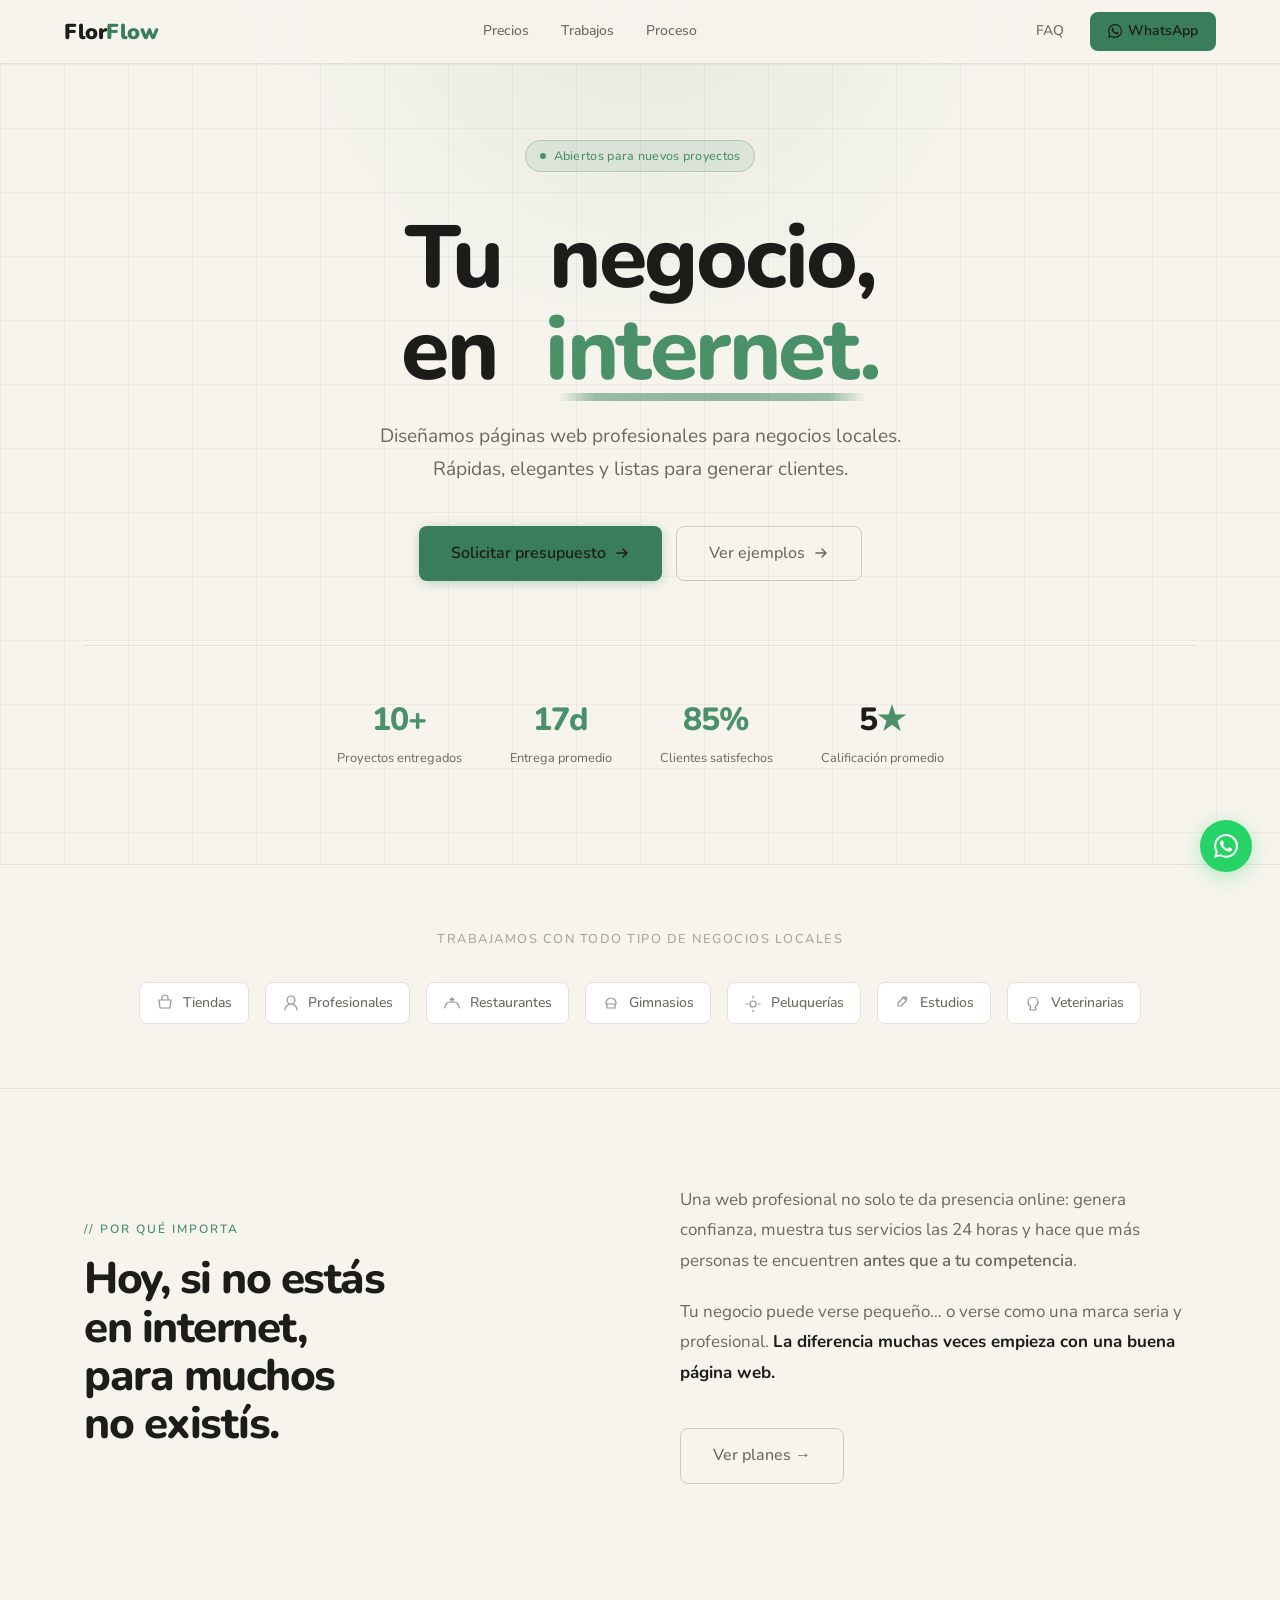
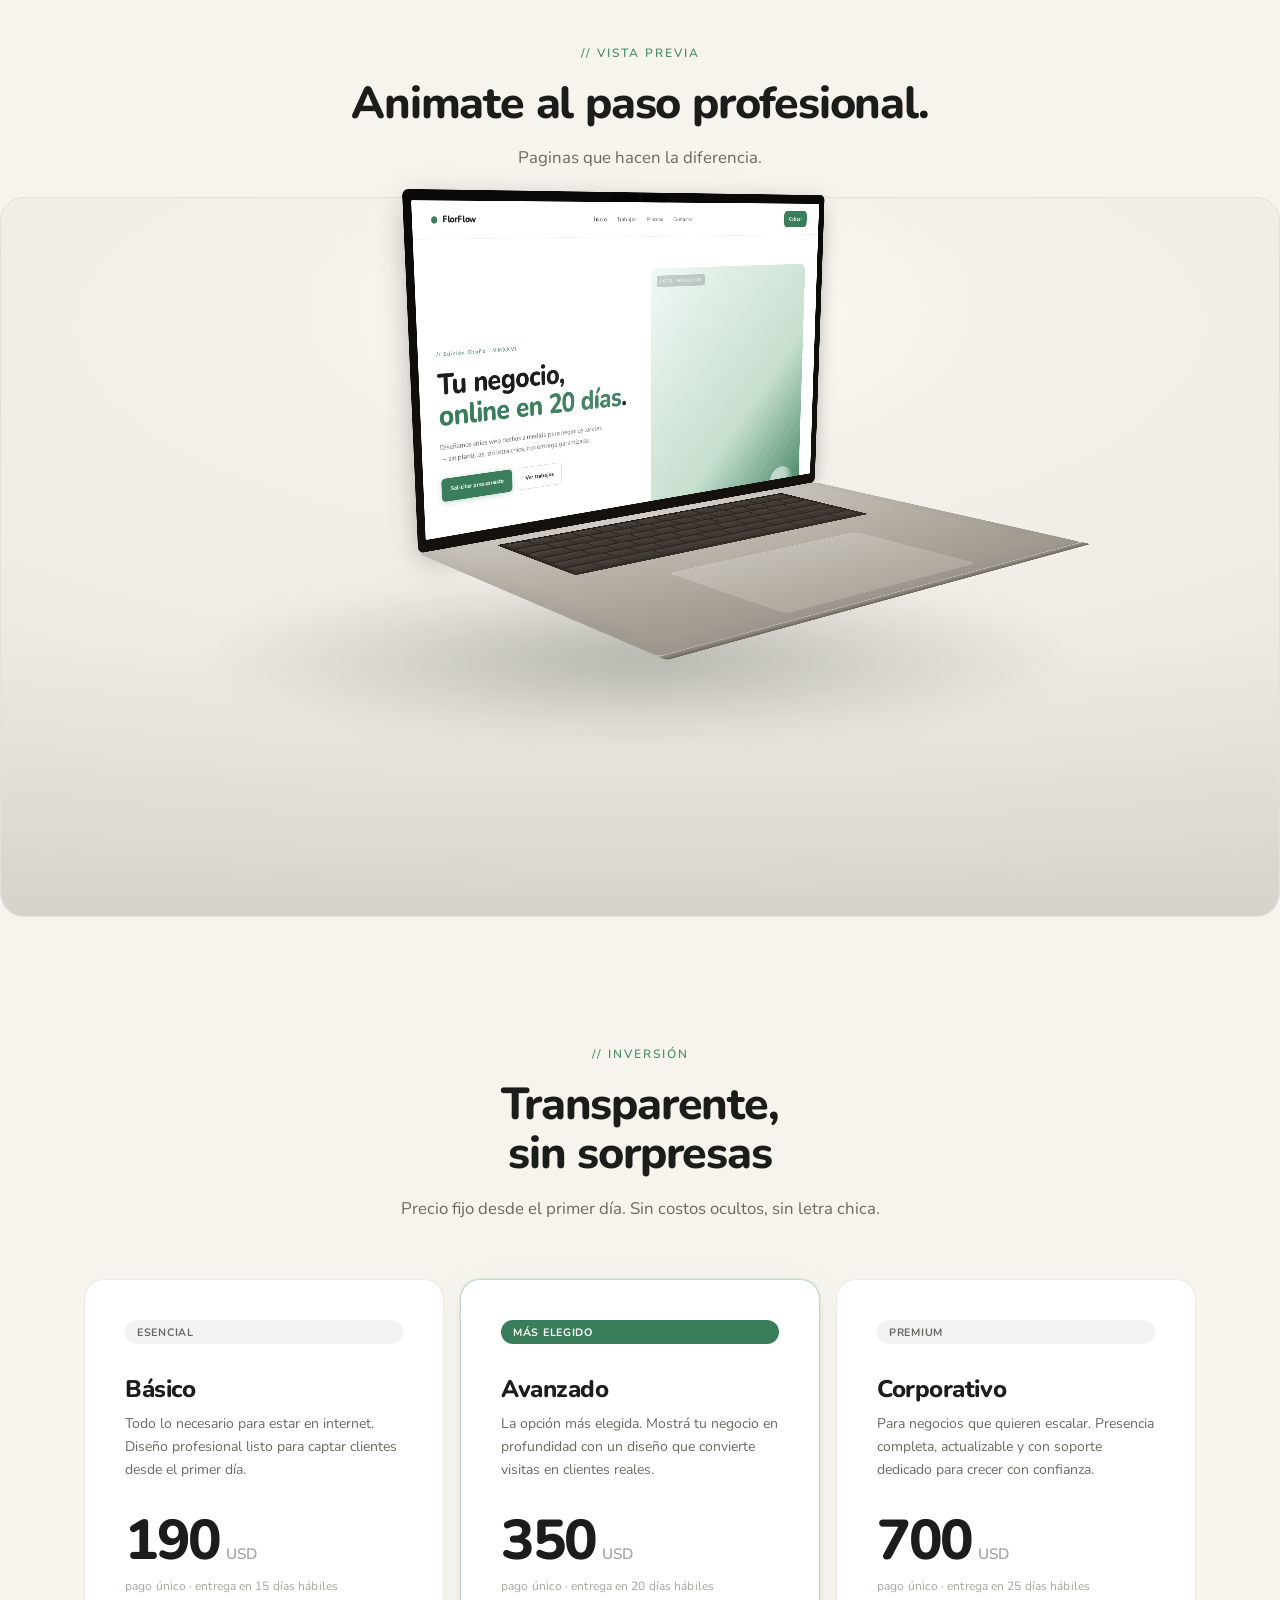
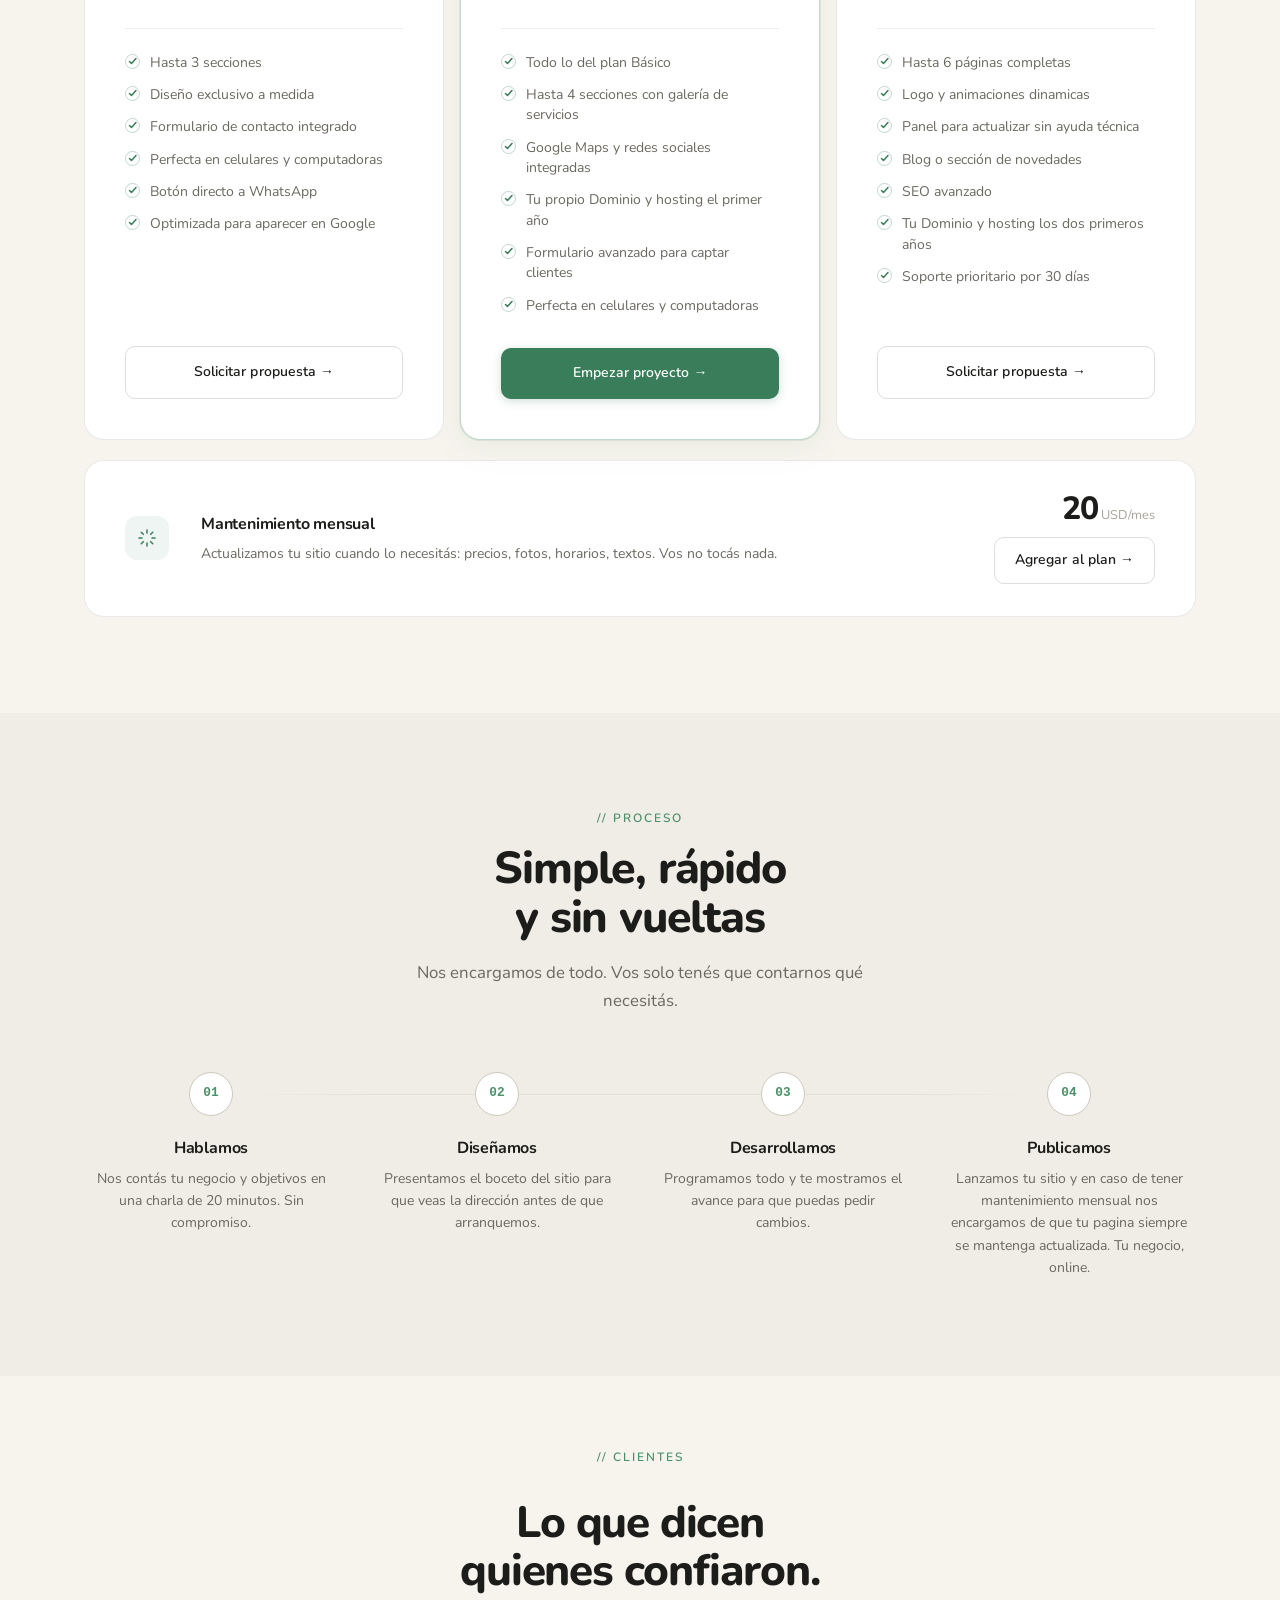
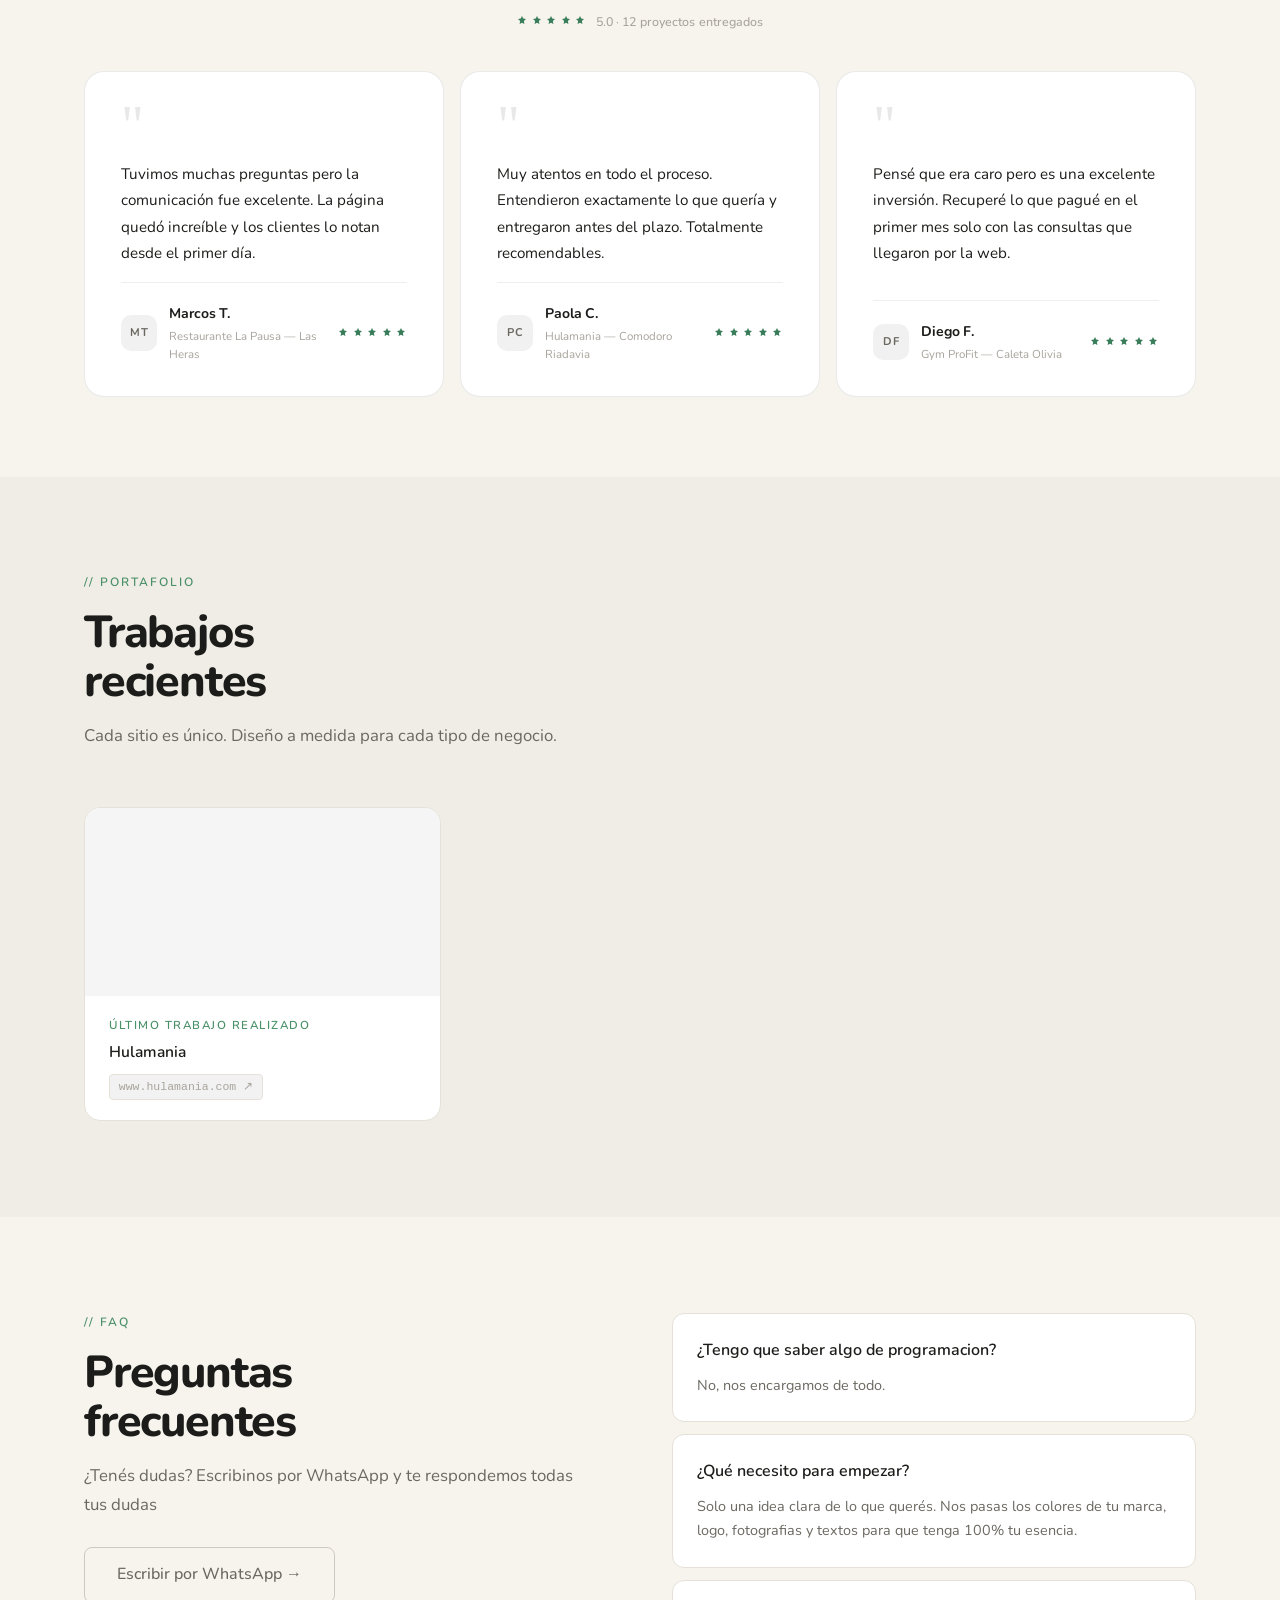
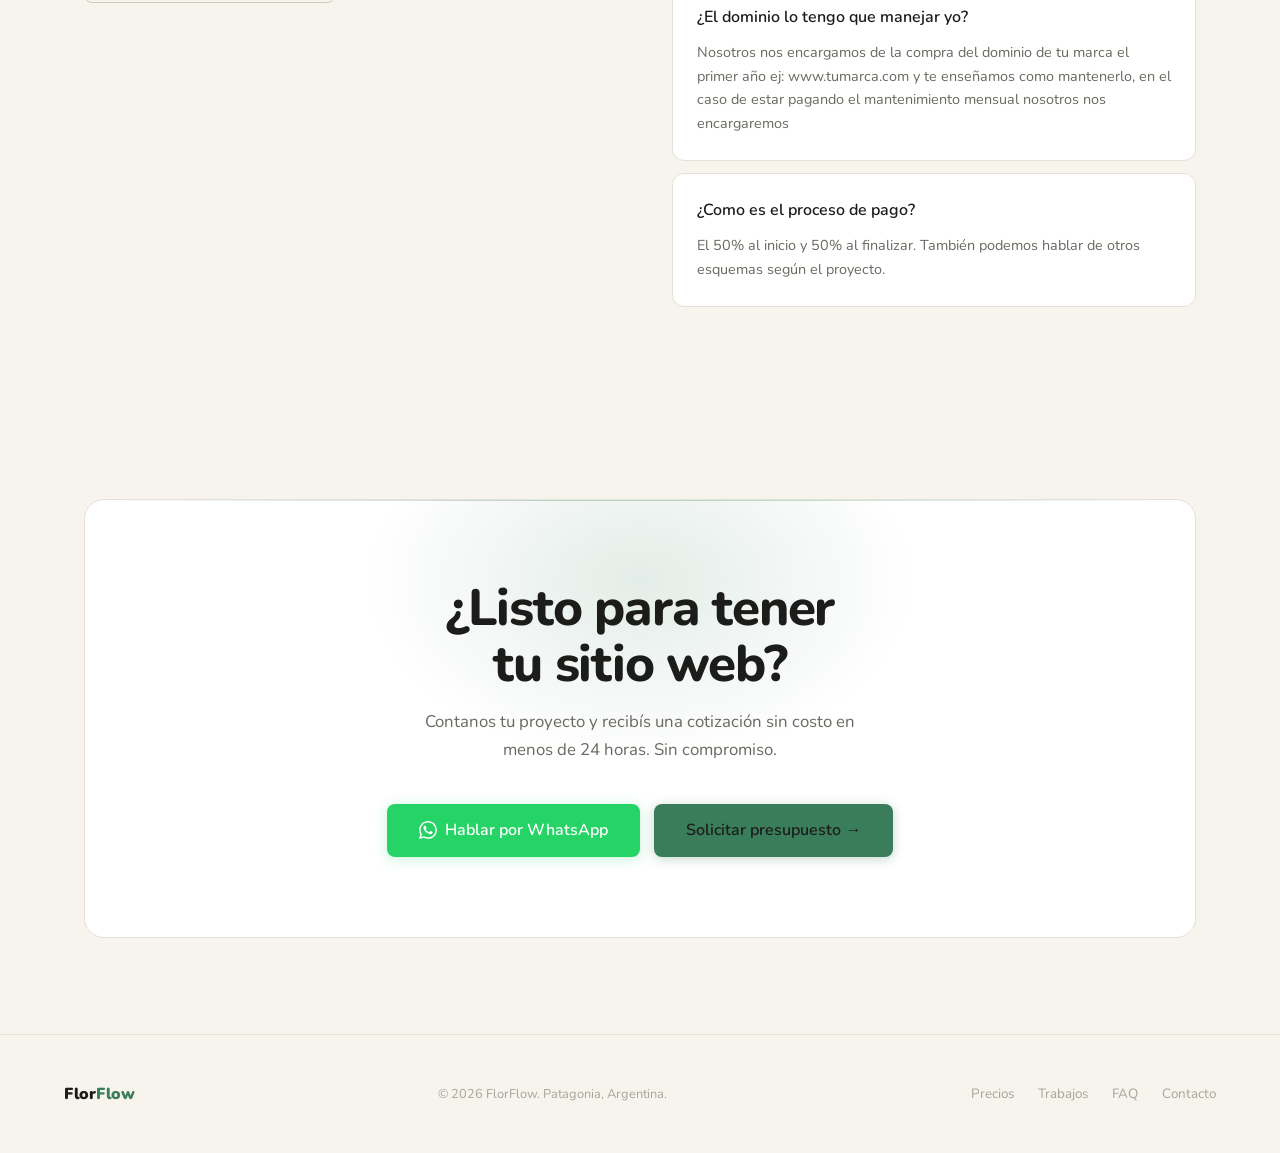
==== index.html @ 3dc8ea00 "Change basic plan price to USD 190 Updated pricing for the basic plan from USD 180 to USD 190." ====
<!DOCTYPE html>
<html lang="es">
<head>
  <meta charset="UTF-8" />
  <meta name="viewport" content="width=device-width, initial-scale=1.0" />
  <title>FlorFlow — Páginas web para negocios locales</title>
  <link rel="preconnect" href="https://fonts.googleapis.com" />
  <link rel="preconnect" href="https://fonts.gstatic.com" crossorigin />
  <link href="https://fonts.googleapis.com/css2?family=Nunito:wght@300;400;500;600;700;800;900&display=swap" rel="stylesheet" />
  <link rel="stylesheet" href="css/styles.css" />
</head>
<body>

  <!-- ── NAV ──────────────────────────────────────────────────── -->
  <nav>
    <a href="#" class="nav-logo">
      <span class="brand">Flor<span>Flow</span></span>
    </a>

    <ul class="nav-links">
      <li><a href="#services">Precios</a></li>
      <li><a href="#portfolio">Trabajos</a></li>
      <li><a href="#process">Proceso</a></li>
    </ul>

    <div class="nav-actions">
      <a href="#faq" class="btn-ghost">FAQ</a>
      <a href="https://wa.me/5491100000000" class="btn-primary">
        <svg width="14" height="14" viewBox="0 0 24 24" fill="currentColor"><path d="M17.472 14.382c-.297-.149-1.758-.867-2.03-.967-.273-.099-.471-.148-.67.15-.197.297-.767.966-.94 1.164-.173.199-.347.223-.644.075-.297-.15-1.255-.463-2.39-1.475-.883-.788-1.48-1.761-1.653-2.059-.173-.297-.018-.458.13-.606.134-.133.298-.347.446-.52.149-.174.198-.298.298-.497.099-.198.05-.371-.025-.52-.075-.149-.669-1.612-.916-2.207-.242-.579-.487-.5-.669-.51-.173-.008-.371-.01-.57-.01-.198 0-.52.074-.792.372-.272.297-1.04 1.016-1.04 2.479 0 1.462 1.065 2.875 1.213 3.074.149.198 2.096 3.2 5.077 4.487.709.306 1.262.489 1.694.625.712.227 1.36.195 1.871.118.571-.085 1.758-.719 2.006-1.413.248-.694.248-1.289.173-1.413-.074-.124-.272-.198-.57-.347m-5.421 7.403h-.004a9.87 9.87 0 01-5.031-1.378l-.361-.214-3.741.982.998-3.648-.235-.374a9.86 9.86 0 01-1.51-5.26c.001-5.45 4.436-9.884 9.888-9.884 2.64 0 5.122 1.03 6.988 2.898a9.825 9.825 0 012.893 6.994c-.003 5.45-4.437 9.884-9.885 9.884m8.413-18.297A11.815 11.815 0 0012.05 0C5.495 0 .16 5.335.157 11.892c0 2.096.547 4.142 1.588 5.945L.057 24l6.305-1.654a11.882 11.882 0 005.683 1.448h.005c6.554 0 11.89-5.335 11.893-11.893a11.821 11.821 0 00-3.48-8.413z"/></svg>
        WhatsApp
      </a>
    </div>
  </nav>

  <!-- ── HERO ─────────────────────────────────────────────────── -->
  <section id="hero">
    <div class="hero-grid"></div>
    <div class="container hero-inner">

      <div class="hero-label hero-anim hero-anim-1">Abiertos para nuevos proyectos</div>

      <h1 class="hero-h1">
        <span class="hero-line">
          <span class="hero-word" style="--d:.10s">Tu</span>
          <span class="hero-word" style="--d:.20s">negocio,</span>
        </span>
        <span class="hero-line">
          <span class="hero-word" style="--d:.32s">en</span>
          <em><span class="hero-word hero-em" style="--d:.42s">internet.</span></em>
        </span>
      </h1>

      <p class="hero-sub hero-anim hero-anim-2">
        Diseñamos páginas web profesionales para negocios locales.<br/>
        Rápidas, elegantes y listas para generar clientes.
      </p>

      <div class="hero-ctas hero-anim hero-anim-3">
        <a href="#cta-final" class="btn-hero-primary" data-magnetic>
          <span class="btn-shine"></span>
          Solicitar presupuesto
          <svg width="16" height="16" viewBox="0 0 16 16" fill="none"><path d="M3 8h10M9 4l4 4-4 4" stroke="currentColor" stroke-width="1.5" stroke-linecap="round" stroke-linejoin="round"/></svg>
        </a>
        <a href="#portfolio" class="btn-hero-secondary">
          Ver ejemplos
          <svg width="16" height="16" viewBox="0 0 16 16" fill="none"><path d="M3 8h10M9 4l4 4-4 4" stroke="currentColor" stroke-width="1.5" stroke-linecap="round" stroke-linejoin="round"/></svg>
        </a>
      </div>

      <div class="hero-metrics hero-anim hero-anim-4">
        <div>
          <div class="metric-num"><span class="metric-count" data-target="12">0</span><span>+</span></div>
          <div class="metric-label">Proyectos entregados</div>
        </div>
        <div>
          <div class="metric-num"><span class="metric-count" data-target="20">0</span><span>d</span></div>
          <div class="metric-label">Entrega promedio</div>
        </div>
        <div>
          <div class="metric-num"><span class="metric-count" data-target="100">0</span><span>%</span></div>
          <div class="metric-label">Clientes satisfechos</div>
        </div>
        <div>
          <div class="metric-num">5<span>★</span></div>
          <div class="metric-label">Calificación promedio</div>
        </div>
      </div>

    </div>
  </section>

  <!-- ── TRUST BAR ─────────────────────────────────────────────── -->
  <section id="trust">
    <div class="container">
      <p class="trust-label">Trabajamos con todo tipo de negocios locales</p>
      <div class="trust-types">
        <div class="trust-type">
          <svg class="trust-type-icon" viewBox="0 0 18 18" fill="none"><path d="M3 6h12l-1 8H4L3 6zm3 0V4a3 3 0 016 0v2" stroke="#6A6860" stroke-width="1.2" stroke-linecap="round" stroke-linejoin="round"/></svg>
          Tiendas
        </div>
        <div class="trust-type">
          <svg class="trust-type-icon" viewBox="0 0 18 18" fill="none"><path d="M9 2a4 4 0 100 8A4 4 0 009 2zm-6 14a6 6 0 0112 0" stroke="#6A6860" stroke-width="1.2" stroke-linecap="round"/></svg>
          Profesionales
        </div>
        <div class="trust-type">
          <svg class="trust-type-icon" viewBox="0 0 18 18" fill="none"><path d="M2 14v-1a5 5 0 015-5h4a5 5 0 015 5v1M9 8V4m-2 2l2-2 2 2" stroke="#6A6860" stroke-width="1.2" stroke-linecap="round" stroke-linejoin="round"/></svg>
          Restaurantes
        </div>
        <div class="trust-type">
          <svg class="trust-type-icon" viewBox="0 0 18 18" fill="none"><path d="M4 9a5 5 0 0110 0v1H4V9zm1 1v4h8v-4" stroke="#6A6860" stroke-width="1.2" stroke-linecap="round" stroke-linejoin="round"/></svg>
          Gimnasios
        </div>
        <div class="trust-type">
          <svg class="trust-type-icon" viewBox="0 0 18 18" fill="none"><path d="M6 10c0-2 1-3 3-3s3 1 3 3-1 3-3 3-3-1-3-3zm3-8v2m0 12v2M2 10H4m10 0h2" stroke="#6A6860" stroke-width="1.2" stroke-linecap="round"/></svg>
          Peluquerías
        </div>
        <div class="trust-type">
          <svg class="trust-type-icon" viewBox="0 0 18 18" fill="none"><path d="M12 3c1 1 1 3 0 4L7 12H4V9l5-5c1-1 3-1 3-1zm-3 0l3 3" stroke="#6A6860" stroke-width="1.2" stroke-linecap="round" stroke-linejoin="round"/></svg>
          Estudios
        </div>
        <div class="trust-type">
          <svg class="trust-type-icon" viewBox="0 0 18 18" fill="none"><path d="M9 3C6.2 3 4 5.2 4 8c0 2 1.1 3.8 2.8 4.7L6 16h6l-.8-3.3C12.9 11.8 14 10 14 8c0-2.8-2.2-5-5-5z" stroke="#6A6860" stroke-width="1.2" stroke-linecap="round" stroke-linejoin="round"/></svg>
          Veterinarias
        </div>
      </div>
    </div>
  </section>

  <!-- ── POR QUÉ IMPORTA UNA WEB ─────────────────────────────── -->
  <section id="why" class="section">
    <div class="container">
      <div class="why-grid">

        <div class="why-left">
          <div class="section-eyebrow reveal">// Por qué importa</div>
          <h2 class="why-headline reveal reveal-d1">Hoy, si no estás<br/>en internet,<br/>para muchos<br/>no existís.</h2>
        </div>

        <div class="why-right">
          <p class="why-body reveal reveal-d2">Una web profesional no solo te da presencia online: genera confianza, muestra tus servicios las 24 horas y hace que más personas te encuentren <em>antes que a tu competencia</em>.</p>
          <p class="why-body reveal reveal-d3">Tu negocio puede verse pequeño… o verse como una marca seria y profesional. <strong>La diferencia muchas veces empieza con una buena página web.</strong></p>
          <a href="#services" class="btn-hero-secondary why-cta reveal reveal-d4">Ver planes →</a>
        </div>

      </div>
    </div>
  </section>

  <!-- ── LAPTOP SHOWCASE (animación 3D al hacer scroll o hover) ── -->
  <section id="showcase" class="flw-showcase" aria-label="Mockup interactivo">
    <div class="flw-showcase-header container">
      <div class="section-eyebrow reveal">// Vista previa</div>
      <h2 class="section-title reveal reveal-d1">Animate al paso profesional.</h2>
      <p class="section-sub reveal reveal-d2">Paginas que hacen la diferencia.</p>
    </div>

    <div class="flw-stage-wrap reveal reveal-d3">
      <div class="flw-studio"></div>
      <div class="flw-stage" id="flw-stage">
        <div class="flw-scene">
          <div class="flw-camera">
            <div class="flw-ground-shadow"></div>

            <div class="flw-laptop">
              <!-- BASE: teclas y trackpad -->
              <div class="flw-base">
                <div class="flw-deck-art">
                  <div class="flw-keyboard-well">
                    <div class="flw-key-row r1">
                      <div class="flw-key"></div><div class="flw-key"></div><div class="flw-key"></div><div class="flw-key"></div>
                      <div class="flw-key"></div><div class="flw-key"></div><div class="flw-key"></div><div class="flw-key"></div>
                      <div class="flw-key"></div><div class="flw-key"></div><div class="flw-key"></div><div class="flw-key"></div>
                      <div class="flw-key"></div><div class="flw-key"></div>
                    </div>
                    <div class="flw-key-row r2">
                      <div class="flw-key"></div><div class="flw-key"></div><div class="flw-key"></div><div class="flw-key"></div>
                      <div class="flw-key"></div><div class="flw-key"></div><div class="flw-key"></div><div class="flw-key"></div>
                      <div class="flw-key"></div><div class="flw-key"></div><div class="flw-key"></div><div class="flw-key"></div>
                      <div class="flw-key"></div><div class="flw-key"></div>
                    </div>
                    <div class="flw-key-row r3">
                      <div class="flw-key"></div><div class="flw-key"></div><div class="flw-key"></div><div class="flw-key"></div>
                      <div class="flw-key"></div><div class="flw-key"></div><div class="flw-key"></div><div class="flw-key"></div>
                      <div class="flw-key"></div><div class="flw-key"></div><div class="flw-key"></div><div class="flw-key"></div>
                      <div class="flw-key"></div>
                    </div>
                    <div class="flw-key-row r4">
                      <div class="flw-key"></div><div class="flw-key"></div><div class="flw-key"></div><div class="flw-key"></div>
                      <div class="flw-key"></div><div class="flw-key"></div><div class="flw-key"></div><div class="flw-key"></div>
                      <div class="flw-key"></div><div class="flw-key"></div><div class="flw-key"></div><div class="flw-key"></div>
                    </div>
                    <div class="flw-key-row r5">
                      <div class="flw-key"></div><div class="flw-key"></div><div class="flw-key"></div><div class="flw-key"></div>
                      <div class="flw-key"></div><div class="flw-key"></div><div class="flw-key"></div><div class="flw-key"></div>
                      <div class="flw-key"></div><div class="flw-key"></div><div class="flw-key"></div>
                    </div>
                    <div class="flw-key-row r6">
                      <div class="flw-key"></div><div class="flw-key"></div><div class="flw-key"></div>
                      <div class="flw-key"></div>
                      <div class="flw-key"></div><div class="flw-key"></div><div class="flw-key"></div><div class="flw-key"></div>
                    </div>
                  </div>
                  <div class="flw-trackpad"></div>
                </div>
              </div>
              <div class="flw-base-thickness"></div>

              <!-- PANTALLA -->
              <div class="flw-hinge">
                <div class="flw-lid">
                  <div class="flw-lid-front">
                    <div class="flw-screen-bezel">
                      <div class="flw-screen-notch"></div>
                      <div class="flw-screen-glass">
                        <div class="flw-site">
                          <div class="flw-site-inner">
                            <!-- Sitio de ejemplo que se muestra dentro de la pantalla -->
                            <nav class="flw-snav">
                              <div class="flw-snav-brand"><span class="flw-snav-dot"></span>FlorFlow</div>
                              <ul>
                                <li class="active">Inicio</li>
                                <li>Trabajos</li>
                                <li>Proceso</li>
                                <li>Contacto</li>
                              </ul>
                              <div class="flw-snav-cta">Cotizar</div>
                            </nav>
                            <section class="flw-shero">
                              <div>
                                <div class="flw-shero-eyebrow">// Edición Otoño · MMXXVI</div>
                                <h1>Tu negocio,<br/><em>online en 20 días</em>.</h1>
                                <p>Diseñamos sitios web hechos a medida para negocios locales — sin plantillas, sin letra chica, con entrega garantizada.</p>
                                <div class="flw-shero-actions">
                                  <div class="flw-sbtn primary">Solicitar presupuesto</div>
                                  <div class="flw-sbtn ghost">Ver trabajos</div>
                                </div>
                              </div>
                              <div class="flw-shero-art">
                                <div class="flw-shero-stripes"></div>
                                <div class="flw-shero-tag">FOTO · MOCKUP 01</div>
                                <div class="flw-shero-orn"></div>
                              </div>
                            </section>
                            <section class="flw-marquee">
                              <div class="flw-marquee-track">
                                <span>Diseño a medida</span><span class="flw-marquee-dot"></span>
                                <span>Entrega garantizada</span><span class="flw-marquee-dot"></span>
                                <span>SEO optimizado</span><span class="flw-marquee-dot"></span>
                                <span>Hecho en Patagonia</span><span class="flw-marquee-dot"></span>
                                <span>Diseño a medida</span><span class="flw-marquee-dot"></span>
                                <span>Entrega garantizada</span><span class="flw-marquee-dot"></span>
                                <span>SEO optimizado</span><span class="flw-marquee-dot"></span>
                                <span>Hecho en Patagonia</span><span class="flw-marquee-dot"></span>
                              </div>
                            </section>
                            <section class="flw-sgrid">
                              <div class="flw-scard a">
                                <div class="flw-scard-img"><span class="flw-scard-ph">N° 01</span></div>
                                <div class="flw-scard-body">
                                  <div class="flw-scard-eyebrow">Básico · USD 190</div>
                                  <h3>Landing page</h3>
                                  <p>Una sola página, clara y profesional. Lista en dos semanas.</p>
                                </div>
                              </div>
                              <div class="flw-scard b">
                                <div class="flw-scard-img"><span class="flw-scard-ph">N° 02</span></div>
                                <div class="flw-scard-body">
                                  <div class="flw-scard-eyebrow">Avanzado · USD 350</div>
                                  <h3>Sitio completo</h3>
                                  <p>Hasta cuatro secciones, galería de servicios y contacto integrado.</p>
                                </div>
                              </div>
                              <div class="flw-scard c">
                                <div class="flw-scard-img"><span class="flw-scard-ph">N° 03</span></div>
                                <div class="flw-scard-body">
                                  <div class="flw-scard-eyebrow">Corporativo · USD 700</div>
                                  <h3>Multipágina</h3>
                                  <p>Hasta seis páginas con panel para actualizar contenidos.</p>
                                </div>
                              </div>
                            </section>
                            <section class="flw-editorial">
                              <div class="flw-quote">"Lo subieron en una semana y al mes ya tenía consultas todos los días."</div>
                              <div class="flw-quote-author">— Cliente · Restaurante Patagónico</div>
                            </section>
                            <footer class="flw-sfooter">
                              <div>© FlorFlow</div>
                              <div>Patagonia · Argentina</div>
                            </footer>
                          </div>
                          <!-- Cursor animado -->
                          <div class="flw-cursor">
                            <svg viewBox="0 0 16 16">
                              <path d="M2 2 L2 13 L5.5 10 L7.5 14.5 L9.5 13.5 L7.5 9 L12 9 Z"
                                fill="#ffffff" stroke="#1a1815" stroke-width="1" stroke-linejoin="round"/>
                            </svg>
                          </div>
                        </div>
                      </div>
                    </div>
                  </div>
                  <div class="flw-lid-back">
                    <div class="flw-lid-mark"></div>
                  </div>
                </div>
              </div>
            </div>
          </div>
        </div>
      </div>
    </div>
  </section>

  <!-- ── SERVICIOS / PRECIOS ────────────────────────────────────── -->
  <section id="services" class="section">
    <div class="container">
      <div class="section-header centered">
        <div class="section-eyebrow reveal">// Inversión</div>
        <h2 class="section-title reveal reveal-d1">Transparente,<br/>sin sorpresas</h2>
        <p class="section-sub reveal reveal-d2">Precio fijo desde el primer día. Sin costos ocultos, sin letra chica.</p>
      </div>

      <div class="plans-grid">

        <!-- Básico -->
        <div class="plan-card reveal reveal-d1">
          <span class="plan-badge badge-start">Esencial</span>
          <div class="plan-name">Básico</div>
          <div class="plan-pitch">Todo lo necesario para estar en internet. Diseño profesional listo para captar clientes desde el primer día.</div>
          <div class="plan-price">
            <span class="plan-amount">190</span>
            <span class="plan-currency">USD</span>
          </div>
          <div class="plan-billing">pago único · entrega en 15 días hábiles</div>
          <hr class="plan-divider"/>
          <ul class="plan-features">
            <li>Hasta 3 secciones</li>
            <li>Diseño exclusivo a medida</li>
            <li>Formulario de contacto integrado</li>
            <li>Perfecta en celulares y computadoras</li>
            <li>Botón directo a WhatsApp</li>
            <li>Optimizada para aparecer en Google</li>
          </ul>
          <a href="#cta-final" class="plan-cta plan-cta-secondary">Solicitar propuesta →</a>
        </div>

        <!-- Avanzado -->
        <div class="plan-card featured reveal reveal-d2">
          <span class="plan-badge badge-popular">Más elegido</span>
          <div class="plan-name">Avanzado</div>
          <div class="plan-pitch">La opción más elegida. Mostrá tu negocio en profundidad con un diseño que convierte visitas en clientes reales.</div>
          <div class="plan-price">
            <span class="plan-amount">350</span>
            <span class="plan-currency">USD</span>
          </div>
          <div class="plan-billing">pago único · entrega en 20 días hábiles</div>
          <hr class="plan-divider"/>
          <ul class="plan-features">
            <li>Todo lo del plan Básico</li>
            <li>Hasta 4 secciones con galería de servicios</li>
            <li>Google Maps y redes sociales integradas</li>
            <li>Tu propio Dominio y hosting el primer año</li>
            <li>Formulario avanzado para captar clientes</li>
            <li>Perfecta en celulares y computadoras</li>
          </ul>
          <a href="#cta-final" class="plan-cta plan-cta-primary">Empezar proyecto →</a>
        </div>

        <!-- Corporativo -->
        <div class="plan-card reveal reveal-d3">
          <span class="plan-badge badge-pro">Premium</span>
          <div class="plan-name">Corporativo</div>
          <div class="plan-pitch">Para negocios que quieren escalar. Presencia completa, actualizable y con soporte dedicado para crecer con confianza.</div>
          <div class="plan-price">
            <span class="plan-amount">700</span>
            <span class="plan-currency">USD</span>
          </div>
          <div class="plan-billing">pago único · entrega en 25 días hábiles</div>
          <hr class="plan-divider"/>
          <ul class="plan-features">
            <li>Hasta 6 páginas completas</li>
            <li>Logo y animaciones dinamicas</li>
            <li>Panel para actualizar sin ayuda técnica</li>
            <li>Blog o sección de novedades</li>
            <li>SEO avanzado</li>
            <li>Tu Dominio y hosting los dos primeros años</li>
            <li>Soporte prioritario por 30 días</li>
          </ul>
          <a href="#cta-final" class="plan-cta plan-cta-secondary">Solicitar propuesta →</a>
        </div>

      </div>

      <!-- Mantenimiento mensual -->
      <div class="maint-banner reveal reveal-d2">
        <div class="maint-icon">
          <svg width="20" height="20" viewBox="0 0 20 20" fill="none"><path d="M10 2v3M10 15v3M2 10h3M15 10h3M4.22 4.22l2.12 2.12M13.66 13.66l2.12 2.12M4.22 15.78l2.12-2.12M13.66 6.34l2.12-2.12" stroke="#3A7D5A" stroke-width="1.5" stroke-linecap="round"/></svg>
        </div>
        <div class="maint-body">
          <div class="maint-title">Mantenimiento mensual</div>
          <div class="maint-desc">Actualizamos tu sitio cuando lo necesitás: precios, fotos, horarios, textos. Vos no tocás nada.</div>
        </div>
        <div class="maint-price-block">
          <div class="maint-price">20<span> USD/mes</span></div>
          <a href="#cta-final" class="plan-cta plan-cta-secondary maint-cta">Agregar al plan →</a>
        </div>
      </div>

    </div>
  </section>

  <!-- ── PROCESO ───────────────────────────────────────────────── -->
  <section id="process" class="section section-alt">
    <div class="container">
      <div class="section-header centered">
        <div class="section-eyebrow reveal">// Proceso</div>
        <h2 class="section-title reveal reveal-d1">Simple, rápido<br/>y sin vueltas</h2>
        <p class="section-sub reveal reveal-d2">Nos encargamos de todo. Vos solo tenés que contarnos qué necesitás.</p>
      </div>

      <div class="process-grid">
        <div class="process-step reveal reveal-d1">
          <div class="step-num">01</div>
          <div class="step-title">Hablamos</div>
          <div class="step-desc">Nos contás tu negocio y objetivos en una charla de 20 minutos. Sin compromiso.</div>
        </div>
        <div class="process-step reveal reveal-d2">
          <div class="step-num">02</div>
          <div class="step-title">Diseñamos</div>
          <div class="step-desc">Presentamos el boceto del sitio para que veas la dirección antes de que arranquemos.</div>
        </div>
        <div class="process-step reveal reveal-d3">
          <div class="step-num">03</div>
          <div class="step-title">Desarrollamos</div>
          <div class="step-desc">Programamos todo y te mostramos el avance para que puedas pedir cambios.</div>
        </div>
        <div class="process-step reveal reveal-d4">
          <div class="step-num">04</div>
          <div class="step-title">Publicamos</div>
          <div class="step-desc">Lanzamos tu sitio y en caso de tener mantenimiento mensual nos encargamos de que tu pagina siempre se mantenga actualizada. Tu negocio, online.</div>
        </div>
      </div>
    </div>
  </section>

  <!-- ── TESTIMONIOS ──────────────────────────────────────────── -->
  <section id="testimonials">
    <div class="container">
      <div class="testi-header reveal">
        <div class="section-eyebrow">// Clientes</div>
        <h2 class="testi-title">Lo que dicen<br/>quienes confiaron.</h2>
        <div class="testi-rating">
          <div class="testi-stars-row">
            <div class="star"></div><div class="star"></div><div class="star"></div>
            <div class="star"></div><div class="star"></div>
          </div>
          <span>5.0 · 12 proyectos entregados</span>
        </div>
      </div>

      <div class="testimonials-grid">

        <div class="testimonial-card reveal reveal-d1">
          <div class="testi-quote-mark">"</div>
          <p class="testimonial-text">Tuvimos muchas preguntas pero la comunicación fue excelente. La página quedó increíble y los clientes lo notan desde el primer día.</p>
          <div class="testimonial-author">
            <div class="author-avatar">MT</div>
            <div class="author-info">
              <div class="author-name">Marcos T.</div>
              <div class="author-biz">Restaurante La Pausa — Las Heras</div>
            </div>
            <div class="testi-stars-mini">
              <div class="star"></div><div class="star"></div><div class="star"></div>
              <div class="star"></div><div class="star"></div>
            </div>
          </div>
        </div>

        <div class="testimonial-card reveal reveal-d2">
          <div class="testi-quote-mark">"</div>
          <p class="testimonial-text">Muy atentos en todo el proceso. Entendieron exactamente lo que quería y entregaron antes del plazo. Totalmente recomendables.</p>
          <div class="testimonial-author">
            <div class="author-avatar">PC</div>
            <div class="author-info">
              <div class="author-name">Paola C.</div>
              <div class="author-biz">Hulamania — Comodoro Riadavia</div>
            </div>
            <div class="testi-stars-mini">
              <div class="star"></div><div class="star"></div><div class="star"></div>
              <div class="star"></div><div class="star"></div>
            </div>
          </div>
        </div>

        <div class="testimonial-card reveal reveal-d3">
          <div class="testi-quote-mark">"</div>
          <p class="testimonial-text">Pensé que era caro pero es una excelente inversión. Recuperé lo que pagué en el primer mes solo con las consultas que llegaron por la web.</p>
          <div class="testimonial-author">
            <div class="author-avatar">DF</div>
            <div class="author-info">
              <div class="author-name">Diego F.</div>
              <div class="author-biz">Gym ProFit — Caleta Olivia</div>
            </div>
            <div class="testi-stars-mini">
              <div class="star"></div><div class="star"></div><div class="star"></div>
              <div class="star"></div><div class="star"></div>
            </div>
          </div>
        </div>

      </div>
    </div>
  </section>

  <!-- ── PORTAFOLIO ─────────────────────────────────────────────── -->
  <section id="portfolio" class="section section-alt">
    <div class="container">
      <div class="section-header">
        <div class="section-eyebrow reveal">// Portafolio</div>
        <h2 class="section-title reveal reveal-d1">Trabajos<br/>recientes</h2>
        <p class="section-sub reveal reveal-d2">Cada sitio es único. Diseño a medida para cada tipo de negocio.</p>
      </div>

      <div class="portfolio-grid">
        <div class="portfolio-item reveal reveal-d1">
          <div class="portfolio-thumb">
            <div class="thumb-site-preview">
              <iframe src="https://www.hulamania.com" scrolling="no" tabindex="-1" aria-hidden="true"></iframe>
            </div>
          </div>
          <div class="portfolio-info">
            <div class="portfolio-category">Último trabajo realizado</div>
            <div class="portfolio-name">Hulamania</div>
            <div class="portfolio-tags">
              <a href="https://www.hulamania.com" target="_blank" class="ptag">www.hulamania.com ↗</a>
            </div>
          </div>
        </div>
      </div>
    </div>
  </section>

  <!-- ── FAQ ──────────────────────────────────────────────────── -->
  <section id="faq" class="section">
    <div class="container">
      <div style="display:grid; grid-template-columns:1fr 1fr; gap:4rem; align-items:start;">
        <div>
          <div class="section-eyebrow reveal">// FAQ</div>
          <h2 class="section-title reveal reveal-d1">Preguntas<br/>frecuentes</h2>
          <p class="section-sub reveal reveal-d2" style="margin-top:.75rem;">
            ¿Tenés dudas? Escribinos por WhatsApp y te respondemos todas tus dudas
          </p>
          <a href="https://wa.me/5491100000000" class="btn-hero-secondary reveal reveal-d3" style="margin-top:1.75rem; display:inline-flex;">
            Escribir por WhatsApp →
          </a>
        </div>

        <div class="faq-list reveal reveal-d2">
          <div class="faq-item">
            <div class="faq-q">¿Tengo que saber algo de programacion?</div>
            <div class="faq-a">No, nos encargamos de todo.</div>
          </div>
          <div class="faq-item">
            <div class="faq-q">¿Qué necesito para empezar?</div>
            <div class="faq-a">Solo una idea clara de lo que querés. Nos pasas los colores de tu marca, logo, fotografias y textos para que tenga 100% tu esencia.</div>
          </div>
          <div class="faq-item">
            <div class="faq-q">¿El dominio lo tengo que manejar yo?</div>
            <div class="faq-a">Nosotros nos encargamos de la compra del dominio de tu marca el primer año ej: www.tumarca.com y te enseñamos como mantenerlo, en el caso de estar pagando el mantenimiento mensual nosotros nos encargaremos</div>
          </div>
          <div class="faq-item">
            <div class="faq-q">¿Como es el proceso de pago?</div>
            <div class="faq-a">El 50% al inicio y 50% al finalizar. También podemos hablar de otros esquemas según el proyecto.</div>
          </div>
        </div>
      </div>
    </div>
  </section>

  <!-- ── CTA FINAL ─────────────────────────────────────────────── -->
  <section id="cta-final" class="section">
    <div class="container">
      <div class="cta-box reveal">
        <h2>¿Listo para tener<br/>tu sitio web?</h2>
        <p>Contanos tu proyecto y recibís una cotización sin costo en menos de 24 horas. Sin compromiso.</p>
        <div class="cta-actions">
          <a href="https://wa.me/5491100000000?text=Hola!%20Me%20interesa%20cotizar%20mi%20página%20web" class="btn-wa">
            <svg width="18" height="18" viewBox="0 0 24 24" fill="currentColor"><path d="M17.472 14.382c-.297-.149-1.758-.867-2.03-.967-.273-.099-.471-.148-.67.15-.197.297-.767.966-.94 1.164-.173.199-.347.223-.644.075-.297-.15-1.255-.463-2.39-1.475-.883-.788-1.48-1.761-1.653-2.059-.173-.297-.018-.458.13-.606.134-.133.298-.347.446-.52.149-.174.198-.298.298-.497.099-.198.05-.371-.025-.52-.075-.149-.669-1.612-.916-2.207-.242-.579-.487-.5-.669-.51-.173-.008-.371-.01-.57-.01-.198 0-.52.074-.792.372-.272.297-1.04 1.016-1.04 2.479 0 1.462 1.065 2.875 1.213 3.074.149.198 2.096 3.2 5.077 4.487.709.306 1.262.489 1.694.625.712.227 1.36.195 1.871.118.571-.085 1.758-.719 2.006-1.413.248-.694.248-1.289.173-1.413-.074-.124-.272-.198-.57-.347m-5.421 7.403h-.004a9.87 9.87 0 01-5.031-1.378l-.361-.214-3.741.982.998-3.648-.235-.374a9.86 9.86 0 01-1.51-5.26c.001-5.45 4.436-9.884 9.888-9.884 2.64 0 5.122 1.03 6.988 2.898a9.825 9.825 0 012.893 6.994c-.003 5.45-4.437 9.884-9.885 9.884m8.413-18.297A11.815 11.815 0 0012.05 0C5.495 0 .16 5.335.157 11.892c0 2.096.547 4.142 1.588 5.945L.057 24l6.305-1.654a11.882 11.882 0 005.683 1.448h.005c6.554 0 11.89-5.335 11.893-11.893a11.821 11.821 0 00-3.48-8.413z"/></svg>
            Hablar por WhatsApp
          </a>
          <a href="mailto:hola@florflow.com.ar" class="btn-quote">
            Solicitar presupuesto →
          </a>
        </div>
      </div>
    </div>
  </section>

  <!-- ── FOOTER ────────────────────────────────────────────────── -->
  <footer>
    <div class="footer-inner">
      <div class="footer-logo">
        <span class="footer-brand">Flor<span>Flow</span></span>
      </div>
      <p class="footer-copy">© 2026 FlorFlow. Patagonia, Argentina.</p>
      <ul class="footer-links">
        <li><a href="#services">Precios</a></li>
        <li><a href="#portfolio">Trabajos</a></li>
        <li><a href="#faq">FAQ</a></li>
        <li><a href="#cta-final">Contacto</a></li>
      </ul>
    </div>
  </footer>

  <!-- Botón flotante de WhatsApp -->
  <a href="https://wa.me/5491100000000?text=Hola!%20Me%20interesa%20cotizar%20mi%20página%20web" class="wa-fab" title="WhatsApp">
    <svg width="24" height="24" viewBox="0 0 24 24" fill="white"><path d="M17.472 14.382c-.297-.149-1.758-.867-2.03-.967-.273-.099-.471-.148-.67.15-.197.297-.767.966-.94 1.164-.173.199-.347.223-.644.075-.297-.15-1.255-.463-2.39-1.475-.883-.788-1.48-1.761-1.653-2.059-.173-.297-.018-.458.13-.606.134-.133.298-.347.446-.52.149-.174.198-.298.298-.497.099-.198.05-.371-.025-.52-.075-.149-.669-1.612-.916-2.207-.242-.579-.487-.5-.669-.51-.173-.008-.371-.01-.57-.01-.198 0-.52.074-.792.372-.272.297-1.04 1.016-1.04 2.479 0 1.462 1.065 2.875 1.213 3.074.149.198 2.096 3.2 5.077 4.487.709.306 1.262.489 1.694.625.712.227 1.36.195 1.871.118.571-.085 1.758-.719 2.006-1.413.248-.694.248-1.289.173-1.413-.074-.124-.272-.198-.57-.347m-5.421 7.403h-.004a9.87 9.87 0 01-5.031-1.378l-.361-.214-3.741.982.998-3.648-.235-.374a9.86 9.86 0 01-1.51-5.26c.001-5.45 4.436-9.884 9.888-9.884 2.64 0 5.122 1.03 6.988 2.898a9.825 9.825 0 012.893 6.994c-.003 5.45-4.437 9.884-9.885 9.884m8.413-18.297A11.815 11.815 0 0012.05 0C5.495 0 .16 5.335.157 11.892c0 2.096.547 4.142 1.588 5.945L.057 24l6.305-1.654a11.882 11.882 0 005.683 1.448h.005c6.554 0 11.89-5.335 11.893-11.893a11.821 11.821 0 00-3.48-8.413z"/></svg>
  </a>

  <script src="js/main.js"></script>
</body>
</html>
---- css/styles.css ----
/* ─── RESET ─────────────────────────────────────────────────── */
    *, *::before, *::after { box-sizing: border-box; margin: 0; padding: 0; }
    html { scroll-behavior: smooth; font-size: 16px; }

    /* ─── TOKENS ────────────────────────────────────────────────── */
    :root {
      --bg:          #F7F4EE;
      --bg-raised:   #F0EDE6;
      --bg-card:     #FFFFFF;
      --border:      #E5E1D8;
      --border-md:   #CEC9BE;
      --green:       #3A7D5A;
      --green-mid:   #5BAA7E;
      --green-bright:#4A9068;
      --green-glow:  rgba(58,125,90,0.12);
      --text:        #1C1C1A;
      --text-2:      #6A6860;
      --text-3:      #A8A49C;
      --font:        'Nunito', -apple-system, BlinkMacSystemFont, sans-serif;
      --radius:      12px;
      --radius-sm:   8px;
      --max-w:       1160px;
    }

    body {
      background: var(--bg);
      color: var(--text);
      font-family: var(--font);
      line-height: 1.6;
      -webkit-font-smoothing: antialiased;
      overflow-x: hidden;
    }

    a { color: inherit; text-decoration: none; }
    img { display: block; max-width: 100%; }

    /* ─── BRAND NAME ───────────────────────────────────────────── */
    .brand {
      font-size: 1.35rem;
      font-weight: 900;
      letter-spacing: -0.5px;
      color: #1C1C1A;
    }
    .brand span { color: #3A7D5A; }

    .footer-brand {
      font-size: 1rem;
      font-weight: 900;
      letter-spacing: -0.3px;
      color: #1C1C1A;
    }
    .footer-brand span { color: #3A7D5A; }

        /* ─── LAYOUT HELPERS ────────────────────────────────────────── */
    .container { max-width: var(--max-w); margin: 0 auto; padding: 0 24px; }

    .reveal { opacity:0; transform:translateY(20px); transition: opacity .55s ease, transform .55s ease; }
    .reveal.visible { opacity:1; transform:none; }
    .reveal-d1{transition-delay:.08s} .reveal-d2{transition-delay:.16s}
    .reveal-d3{transition-delay:.24s} .reveal-d4{transition-delay:.32s}

    /* ─── NAV ───────────────────────────────────────────────────── */
    nav {
      position: fixed; top:0; left:0; right:0; z-index:100;
      display: flex; align-items:center; justify-content:space-between;
      padding: 0 5%;
      height: 64px;
      background: rgba(247,244,238,.92);
      backdrop-filter: blur(20px) saturate(180%);
      border-bottom: 1px solid var(--border);
    }

    .nav-logo { display:flex; align-items:center; line-height:0; }

    .nav-links {
      display: flex; gap:2rem; list-style:none;
      font-size: .875rem; font-weight:500; color: var(--text-2);
    }
    .nav-links a { transition: color .2s; }
    .nav-links a:hover { color: var(--text); }

    .nav-actions { display:flex; gap:.75rem; align-items:center; }

    .btn-ghost {
      font-size:.875rem; font-weight:500; color:var(--text-2);
      padding:.45rem .9rem; border-radius:var(--radius-sm);
      transition: color .2s, background .2s;
    }
    .btn-ghost:hover { color:var(--text); background:rgba(0,0,0,.05); }

    .btn-primary {
      display: inline-flex; align-items:center; gap:.4rem;
      background: var(--green);
      color: var(--text);
      padding: .5rem 1.1rem;
      border-radius: var(--radius-sm);
      font-size: .875rem; font-weight:600;
      transition: background .2s, transform .15s, box-shadow .2s;
    }
    .btn-primary:hover {
      background: var(--green-mid);
      transform: translateY(-1px);
      box-shadow: 0 4px 20px rgba(58,125,90,.35);
    }

    /* ─── HERO ──────────────────────────────────────────────────── */
    #hero {
      position: relative;
      padding: 140px 0 96px;
      text-align: center;
      overflow: hidden;
    }

    /* Animated entry — generic stagger for label/sub/ctas/metrics */
    .hero-anim {
      opacity: 0;
      transform: translateY(14px);
      animation: heroFadeUp .9s cubic-bezier(.22,.61,.36,1) forwards;
    }
    .hero-anim-1 { animation-delay: .05s; }
    .hero-anim-2 { animation-delay: .85s; }
    .hero-anim-3 { animation-delay: 1.05s; }
    .hero-anim-4 { animation-delay: 1.25s; }
    @keyframes heroFadeUp {
      to { opacity: 1; transform: none; }
    }

    /* Word-by-word title reveal */
    .hero-line { display: block; }
    .hero-word {
      display: inline-block;
      opacity: 0;
      transform: translateY(40px);
      filter: blur(8px);
      animation: heroWord .85s cubic-bezier(.22,.61,.36,1) forwards;
      animation-delay: var(--d, 0s);
      margin: 0 .15em;
      will-change: transform, opacity, filter;
    }
    @keyframes heroWord {
      to { opacity: 1; transform: none; filter: blur(0); }
    }
    /* Underline draws on the accent word */
    .hero-em {
      position: relative;
      color: var(--green-bright);
    }
    .hero-em::after {
      content: '';
      position: absolute;
      left: 4%; right: 4%; bottom: -.05em;
      height: 8px;
      background: linear-gradient(90deg, transparent, var(--green-bright) 12%, var(--green) 50%, var(--green-bright) 88%, transparent);
      border-radius: 8px;
      transform-origin: left center;
      transform: scaleX(0);
      animation: heroUnderline 1.1s cubic-bezier(.65,.02,.32,1) forwards;
      animation-delay: 1.15s;
      opacity: .55;
    }
    @keyframes heroUnderline {
      to { transform: scaleX(1); }
    }

    /* Pulse dot on label */
    .hero-label {
      transform-origin: center;
    }

    /* Animated breathing glow behind hero */
    #hero::before {
      animation: heroGlow 9s ease-in-out infinite;
    }
    @keyframes heroGlow {
      0%, 100% { opacity: 1; transform: translateX(-50%) scale(1); }
      50%      { opacity: .75; transform: translateX(-50%) scale(1.08); }
    }

    /* Subtle parallax dots layer */
    .hero-grid {
      animation: heroGridFloat 18s ease-in-out infinite;
    }
    @keyframes heroGridFloat {
      0%, 100% { transform: translateY(0); }
      50%      { transform: translateY(-12px); }
    }

    /* Primary CTA — shine sweep + magnetic ready */
    .btn-hero-primary {
      position: relative;
      overflow: hidden;
      isolation: isolate;
    }
    .btn-shine {
      position: absolute;
      top: 0; left: -120%;
      width: 60%; height: 100%;
      background: linear-gradient(110deg, transparent 20%, rgba(255,255,255,.55) 50%, transparent 80%);
      pointer-events: none;
      z-index: 0;
      animation: btnShine 4.5s ease-in-out infinite;
      animation-delay: 2s;
    }
    @keyframes btnShine {
      0%   { left: -120%; }
      55%  { left: 140%; }
      100% { left: 140%; }
    }
    .btn-hero-primary svg {
      transition: transform .35s cubic-bezier(.5,1.6,.5,1);
    }
    .btn-hero-primary:hover svg {
      transform: translateX(4px);
    }
    .btn-hero-secondary svg {
      transition: transform .35s cubic-bezier(.5,1.6,.5,1);
    }
    .btn-hero-secondary:hover svg {
      transform: translateX(4px);
    }

    /* Metric numbers — soft scale-in when active */
    .metric-num {
      transition: transform .35s ease;
    }
    .hero-metrics > div {
      cursor: default;
      transition: transform .35s ease;
    }
    .hero-metrics > div:hover {
      transform: translateY(-3px);
    }
    .hero-metrics > div:hover .metric-num {
      transform: scale(1.06);
    }

    @media (prefers-reduced-motion: reduce) {
      .hero-anim, .hero-word { animation: none !important; opacity: 1 !important; transform: none !important; filter: none !important; }
      .hero-em::after { animation: none !important; transform: scaleX(1) !important; }
      #hero::before, .hero-grid, .btn-shine { animation: none !important; }
    }

    /* Subtle top glow */
    #hero::before {
      content:'';
      position:absolute; top:-80px; left:50%; transform:translateX(-50%);
      width:900px; height:500px;
      background: radial-gradient(ellipse at center top, rgba(58,125,90,.1) 0%, transparent 65%);
      pointer-events:none;
    }

    /* Very subtle grid */
    .hero-grid {
      position:absolute; inset:0; pointer-events:none;
      background-image:
        linear-gradient(rgba(0,0,0,.04) 1px, transparent 1px),
        linear-gradient(90deg, rgba(0,0,0,.04) 1px, transparent 1px);
      background-size: 64px 64px;
    }

    .hero-inner { position:relative; z-index:1; }

    .hero-label {
      display: inline-flex; align-items:center; gap:.5rem;
      background: rgba(58,125,90,.1);
      border: 1px solid rgba(58,125,90,.25);
      color: var(--green-bright);
      font-size: .78rem; font-weight:500;
      padding: .3rem .85rem;
      border-radius: 100px;
      margin-bottom: 2.5rem;
      letter-spacing: .3px;
    }

    .hero-label::before {
      content:'';
      width:6px; height:6px; border-radius:50%;
      background:var(--green-bright);
      animation: dotPulse 2s ease-in-out infinite;
    }
    @keyframes dotPulse {
      0%,100%{opacity:1;transform:scale(1)}
      50%{opacity:.4;transform:scale(.7)}
    }

    .hero-h1 {
      font-size: clamp(3rem, 7vw, 5.5rem);
      font-weight: 800;
      line-height: 1.05;
      letter-spacing: -2.5px;
      color: var(--text);
      margin-bottom: 1.5rem;
    }

    .hero-h1 em {
      font-style: normal;
      color: var(--green-bright);
    }

    .hero-sub {
      font-size: clamp(1.05rem, 2vw, 1.2rem);
      color: var(--text-2);
      max-width: 560px;
      margin: 0 auto 2.5rem;
      line-height: 1.7;
      font-weight: 400;
    }

    .hero-ctas {
      display: flex; gap:.875rem; justify-content:center;
      flex-wrap:wrap; margin-bottom:4rem;
    }

    .btn-hero-primary {
      display:inline-flex; align-items:center; gap:.5rem;
      background: var(--green);
      color: var(--text);
      padding: .875rem 2rem;
      border-radius: var(--radius-sm);
      font-size: 1rem; font-weight:600;
      transition: background .2s, transform .15s, box-shadow .2s;
      box-shadow: 0 2px 12px rgba(58,125,90,.3);
    }
    .btn-hero-primary:hover {
      background: var(--green-mid);
      transform: translateY(-2px);
      box-shadow: 0 6px 28px rgba(58,125,90,.45);
    }

    .btn-hero-secondary {
      display:inline-flex; align-items:center; gap:.5rem;
      color: var(--text-2);
      padding: .875rem 2rem;
      border-radius: var(--radius-sm);
      font-size: 1rem; font-weight:500;
      border: 1px solid var(--border-md);
      transition: color .2s, border-color .2s, background .2s;
    }
    .btn-hero-secondary:hover {
      color: var(--text);
      border-color: var(--border-md);
      background: rgba(0,0,0,.05);
    }

    /* Hero metrics */
    .hero-metrics {
      display: flex; justify-content:center; gap:3rem; flex-wrap:wrap;
      padding-top: 3rem;
      border-top: 1px solid var(--border);
    }

    .metric-num {
      font-size: 2rem; font-weight:800;
      color: var(--text); letter-spacing:-1px;
    }
    .metric-num span { color:var(--green-bright); }
    .metric-label {
      font-size: .8rem; color:var(--text-2);
      margin-top:.15rem; font-weight:400;
    }

    /* ─── TRUST BAR ─────────────────────────────────────────────── */
    #trust {
      padding: 64px 0;
      border-top: 1px solid var(--border);
      border-bottom: 1px solid var(--border);
    }

    /* ─── POR QUÉ IMPORTA ───────────────────────────────────────── */
    #why { padding: 96px 0; }

    .why-grid {
      display: grid;
      grid-template-columns: 1fr 1fr;
      gap: 5rem;
      align-items: center;
    }

    .why-headline {
      font-size: clamp(2rem, 3.5vw, 2.75rem);
      font-weight: 800;
      letter-spacing: -1.5px;
      line-height: 1.1;
      color: var(--text);
      margin-top: 1rem;
    }

    .why-body {
      font-size: 1.0625rem;
      line-height: 1.8;
      color: var(--text-2);
      margin-bottom: 1.25rem;
    }
    .why-body em { font-style: normal; color: var(--accent); font-weight: 600; }
    .why-body strong { color: var(--text); font-weight: 700; }

    .why-cta { margin-top: 1.25rem; display: inline-flex; }

    @media (max-width: 768px) {
      .why-grid { grid-template-columns: 1fr; gap: 2rem; }
    }

    .trust-label {
      text-align:center;
      font-size: .8rem;
      font-weight:500;
      color: var(--text-3);
      letter-spacing: 1.5px;
      text-transform: uppercase;
      margin-bottom: 2rem;
    }

    .trust-types {
      display: flex; justify-content:center; align-items:center;
      flex-wrap: wrap; gap:1rem;
    }

    .trust-type {
      display:flex; align-items:center; gap:.55rem;
      background: var(--bg-card);
      border: 1px solid var(--border);
      border-radius: var(--radius-sm);
      padding: .55rem 1rem;
      font-size: .875rem; font-weight:500;
      color: var(--text-2);
      transition: border-color .2s, color .2s;
    }
    .trust-type:hover { border-color:var(--border-md); color:var(--text); }

    .trust-type-icon {
      width:18px; height:18px; opacity:.7;
    }

    /* ─── SECTION BASE ──────────────────────────────────────────── */
    .section { padding: 96px 0; }
    .section-alt { background: var(--bg-raised); }

    .section-eyebrow {
      font-size: .75rem; font-weight:600;
      color: var(--green-bright);
      letter-spacing:2px;
      text-transform:uppercase;
      margin-bottom:1rem;
    }

    .section-title {
      font-size: clamp(2rem, 4vw, 2.8rem);
      font-weight:800;
      letter-spacing:-1.2px;
      line-height:1.1;
      margin-bottom:1rem;
    }

    .section-sub {
      font-size:1.05rem; color:var(--text-2);
      max-width:500px; line-height:1.7;
    }

    .section-header { margin-bottom:3.5rem; }
    .section-header.centered { text-align:center; }
    .section-header.centered .section-sub { margin:0 auto; }

    /* ─── LAPTOP SHOWCASE ──────────────────────────────────────────
       Self-contained 3D laptop scene. All classes prefixed `flw-` so
       nothing leaks into the rest of the site. Animations are paused by
       default and play when the section enters the viewport OR the user
       hovers it.
    ─────────────────────────────────────────────────────────────── */
    .flw-showcase {
      --flw-loop: 16s;
      --flw-ink: #1C1C1A;
      --flw-ink-soft: #6A6860;
      --flw-paper: #FFFFFF;
      --flw-blush: #EEF7F2;
      --flw-accent: #3A7D5A;
      --flw-accent-bright: #4A9068;
      position: relative;
      padding: 64px 0 32px;
      overflow: hidden;
    }
    .flw-showcase-header {
      text-align: center;
      margin-bottom: 24px;
    }
    .flw-showcase-header .section-eyebrow,
    .flw-showcase-header .section-title,
    .flw-showcase-header .section-sub { /* inherit existing site styles */ }
    .flw-showcase-header .section-sub { margin: 0 auto; max-width: 540px; }

    .flw-stage-wrap {
      position: relative;
      width: 100%;
      height: 720px;
      max-width: 1280px;
      margin: 0 auto;
    }
    .flw-studio {
      position: absolute; inset: 0;
      border-radius: 24px;
      background:
        radial-gradient(120% 80% at 50% 18%, #F7F4EE 0%, #F0EDE6 55%, #E5E1D8 100%);
      overflow: hidden;
      border: 1px solid var(--border);
    }
    .flw-studio::before {
      content: '';
      position: absolute;
      left: 50%; top: -20%;
      width: 80%; height: 70%;
      transform: translateX(-50%);
      background: radial-gradient(closest-side, rgba(255,250,242,0.95), rgba(255,250,242,0) 70%);
      filter: blur(20px);
      pointer-events: none;
    }
    .flw-studio::after {
      content: '';
      position: absolute;
      left: 0; right: 0; bottom: 0;
      height: 38%;
      background: linear-gradient(to bottom, rgba(0,0,0,0) 0%, rgba(60,75,55,0.05) 70%, rgba(60,75,55,0.09) 100%);
      pointer-events: none;
    }

    .flw-stage {
      position: absolute;
      left: 50%; top: 50%;
      width: 1400px; height: 900px;
      transform: translate(-50%, -50%) scale(var(--flw-stage-scale, 1));
      transform-origin: center center;
      transform-style: preserve-3d;
      perspective: 2600px;
      perspective-origin: 50% 46%;
    }
    .flw-scene { position: absolute; inset: 0; transform-style: preserve-3d; }
    .flw-camera { position: absolute; inset: 0; transform-style: preserve-3d; }

    /* All animations paused until .flw-stage-wrap.is-active */
    .flw-stage-wrap .flw-ground-shadow,
    .flw-stage-wrap .flw-laptop,
    .flw-stage-wrap .flw-hinge,
    .flw-stage-wrap .flw-screen-glass::after,
    .flw-stage-wrap .flw-site-inner,
    .flw-stage-wrap .flw-cursor {
      animation-play-state: paused;
    }
    .flw-stage-wrap.is-active .flw-ground-shadow,
    .flw-stage-wrap.is-active .flw-laptop,
    .flw-stage-wrap.is-active .flw-hinge,
    .flw-stage-wrap.is-active .flw-screen-glass::after,
    .flw-stage-wrap.is-active .flw-site-inner,
    .flw-stage-wrap.is-active .flw-cursor {
      animation-play-state: running;
    }

    /* ground shadow */
    .flw-ground-shadow {
      position: absolute;
      left: 50%; top: 64%;
      width: 1100px; height: 220px;
      margin-left: -550px; margin-top: -110px;
      background: radial-gradient(ellipse at center,
        rgba(40, 50, 35, 0.30) 0%,
        rgba(40, 50, 35, 0.12) 38%,
        rgba(40, 50, 35, 0) 70%);
      filter: blur(18px);
      transform: translateZ(0);
      animation: flw-shadow var(--flw-loop) ease-in-out infinite;
      will-change: transform, opacity;
    }
    @keyframes flw-shadow {
      0%, 9.4%   { transform: scale(0.86, 0.6) translateY(40px); opacity: 0.85; }
      28%, 72%   { transform: scale(1.0, 0.7)  translateY(34px); opacity: 1; }
      91%, 100%  { transform: scale(0.86, 0.6) translateY(40px); opacity: 0.85; }
    }

    .flw-laptop {
      position: absolute;
      left: 50%; top: 50%;
      width: 1000px; height: 700px;
      margin-left: -500px;
      margin-top: -350px;
      transform-style: preserve-3d;
      transform: translateY(150px) scale(0.6) rotateX(-14deg) rotateY(38deg);
      animation: flw-camera var(--flw-loop) cubic-bezier(.65,.02,.32,1) infinite;
      will-change: transform;
    }
    @keyframes flw-camera {
      0%, 9.4%   { transform: translateY(150px) scale(0.6) rotateX(-14deg) rotateY(38deg); }
      28%        { transform: translateY(150px) scale(0.6) rotateX(-12deg) rotateY(0deg); }
      50%        { transform: translateY(150px) scale(0.6) rotateX(-11deg) rotateY(-1.2deg); }
      72%        { transform: translateY(150px) scale(0.6) rotateX(-12deg) rotateY(0deg); }
      91%, 100%  { transform: translateY(150px) scale(0.6) rotateX(-14deg) rotateY(38deg); }
    }

    /* base — laid flat */
    .flw-base {
      position: absolute;
      left: 0; top: 0;
      width: 1000px; height: 680px;
      transform-origin: 50% 0;
      transform: rotateX(90deg);
      background:
        radial-gradient(140% 100% at 50% -10%, #d8d4cd 0%, #b9b3aa 55%, #a39d94 100%);
      border-radius: 14px;
      box-shadow:
        inset 0 0 0 1px rgba(255,255,255,0.35),
        inset 0 -30px 60px rgba(0,0,0,0.06),
        0 0 0 1px rgba(60,55,48,0.18);
      overflow: hidden;
      backface-visibility: hidden;
    }
    .flw-base-thickness {
      position: absolute;
      left: 0; top: 0;
      width: 1000px; height: 18px;
      transform-origin: 50% 0;
      transform: rotateX(90deg) translateY(680px);
      background: linear-gradient(180deg, #9c968c 0%, #6a645a 100%);
      border-radius: 0 0 6px 6px;
      box-shadow: inset 0 1px 0 rgba(255,255,255,0.25);
    }
    .flw-deck-art { position: absolute; inset: 0; border-radius: 14px; overflow: hidden; }
    .flw-keyboard-well {
      position: absolute;
      left: 50%; top: 36px;
      width: 720px; height: 250px;
      margin-left: -360px;
      border-radius: 8px;
      background: linear-gradient(180deg, #2a2622 0%, #36302a 100%);
      box-shadow:
        inset 0 2px 4px rgba(0,0,0,0.5),
        inset 0 -1px 0 rgba(255,255,255,0.04);
      padding: 10px 12px;
      display: grid;
      grid-template-rows: repeat(6, 1fr);
      gap: 5px;
    }
    .flw-key-row { display: grid; gap: 5px; }
    .flw-key-row.r1 { grid-template-columns: repeat(14, 1fr); }
    .flw-key-row.r2 { grid-template-columns: 1.4fr repeat(13, 1fr); }
    .flw-key-row.r3 { grid-template-columns: 1.6fr repeat(11, 1fr) 1.4fr; }
    .flw-key-row.r4 { grid-template-columns: 1.8fr repeat(10, 1fr) 1.6fr; }
    .flw-key-row.r5 { grid-template-columns: 2.2fr repeat(9, 1fr) 1.8fr; }
    .flw-key-row.r6 { grid-template-columns: 1fr 1fr 1.4fr 5fr 1.4fr 1fr 1fr 1fr; }
    .flw-key {
      background: linear-gradient(180deg, #4a423a 0%, #3a332c 100%);
      border-radius: 4px;
      box-shadow:
        inset 0 1px 0 rgba(255,255,255,0.06),
        inset 0 -1px 0 rgba(0,0,0,0.4),
        0 1px 1px rgba(0,0,0,0.3);
    }
    .flw-trackpad {
      position: absolute;
      left: 50%; bottom: 28px;
      width: 460px; height: 280px;
      margin-left: -230px;
      border-radius: 12px;
      background: linear-gradient(180deg, #c4bfb6 0%, #aea89e 100%);
      box-shadow:
        inset 0 1px 0 rgba(255,255,255,0.5),
        inset 0 0 0 1px rgba(0,0,0,0.05),
        inset 0 -1px 0 rgba(0,0,0,0.08);
    }

    /* hinge + lid */
    .flw-hinge {
      position: absolute;
      left: 0; top: 0;
      width: 1000px; height: 0;
      transform-style: preserve-3d;
      transform-origin: 50% 0;
      animation: flw-lid var(--flw-loop) cubic-bezier(.65,.02,.32,1) infinite;
      will-change: transform;
    }
    @keyframes flw-lid {
      0%, 9.4%   { transform: translateY(-14px) rotateX(-90deg); }
      28%        { transform: translateY(-14px) rotateX(-8deg); }
      50%        { transform: translateY(-14px) rotateX(-7.4deg); }
      72%        { transform: translateY(-14px) rotateX(-8deg); }
      91%, 100%  { transform: translateY(-14px) rotateX(-90deg); }
    }
    .flw-lid {
      position: absolute;
      left: 0; bottom: 0;
      width: 1000px; height: 625px;
      transform-style: preserve-3d;
    }
    .flw-lid-front {
      position: absolute;
      inset: 0;
      background: linear-gradient(180deg, #1a1815 0%, #0e0c0a 100%);
      border-radius: 12px;
      overflow: hidden;
      box-shadow:
        inset 0 0 0 1px rgba(255,255,255,0.04),
        inset 0 0 60px rgba(0,0,0,0.4),
        0 18px 60px -10px rgba(0,0,0,0.35);
      backface-visibility: hidden;
    }
    .flw-lid-back {
      position: absolute;
      inset: 0;
      transform: rotateY(180deg) translateZ(-2px);
      background:
        radial-gradient(140% 100% at 50% 0%, #d2cdc6 0%, #b3ada4 55%, #9c968c 100%);
      border-radius: 12px;
      box-shadow:
        inset 0 0 0 1px rgba(255,255,255,0.3),
        inset 0 -30px 60px rgba(0,0,0,0.06);
      backface-visibility: hidden;
    }
    .flw-lid-mark {
      position: absolute;
      left: 50%; top: 50%;
      transform: translate(-50%, -50%);
      width: 90px; height: 90px;
      border-radius: 50%;
      background: radial-gradient(circle at 30% 30%, rgba(255,250,245,0.6) 0%, rgba(220,235,225,0.55) 50%, rgba(58,125,90,0.55) 100%);
      box-shadow:
        inset 0 -4px 10px rgba(0,0,0,0.08),
        inset 0 2px 4px rgba(255,255,255,0.4),
        0 0 0 1px rgba(0,0,0,0.04);
      opacity: 0.9;
    }
    .flw-lid-mark::after {
      content: 'FlorFlow';
      position: absolute;
      left: 50%; top: 130%;
      transform: translateX(-50%);
      font-family: 'Nunito', sans-serif;
      font-style: italic;
      font-weight: 600;
      font-size: 22px;
      color: rgba(60,55,48,0.45);
      white-space: nowrap;
    }

    /* screen */
    .flw-screen-bezel {
      position: absolute; inset: 0;
      padding: 18px 16px 22px 16px;
      background: linear-gradient(180deg, #0a0907 0%, #15120e 100%);
      border-radius: 12px;
    }
    .flw-screen-notch {
      position: absolute;
      left: 50%; top: 4px;
      transform: translateX(-50%);
      width: 140px; height: 14px;
      background: #050403;
      border-radius: 0 0 10px 10px;
      z-index: 3;
    }
    .flw-screen-notch::after {
      content: '';
      position: absolute;
      left: 50%; top: 4px;
      transform: translateX(-50%);
      width: 4px; height: 4px;
      border-radius: 50%;
      background: #1a1612;
      box-shadow: inset 0 0 2px rgba(255,255,255,0.15);
    }
    .flw-screen-glass {
      position: absolute;
      inset: 18px 16px 22px 16px;
      border-radius: 4px;
      overflow: hidden;
      background: var(--flw-paper);
      box-shadow:
        inset 0 0 0 1px rgba(255,255,255,0.05),
        inset 0 0 80px rgba(0,0,0,0.18);
    }
    .flw-screen-glass::after {
      content: '';
      position: absolute; inset: 0;
      background: linear-gradient(115deg, rgba(255,255,255,0.0) 30%, rgba(255,255,255,0.08) 45%, rgba(255,255,255,0) 60%);
      pointer-events: none;
      mix-blend-mode: screen;
      animation: flw-sheen var(--flw-loop) linear infinite;
    }
    @keyframes flw-sheen {
      0%, 28%   { opacity: 0; transform: translateX(-30%); }
      36%       { opacity: 0.9; transform: translateX(-10%); }
      50%       { opacity: 0.6; transform: translateX(20%); }
      66%       { opacity: 0; transform: translateX(50%); }
      100%      { opacity: 0; }
    }
    .flw-site {
      position: absolute; inset: 0;
      overflow: hidden;
      background: var(--flw-paper);
    }
    .flw-site-inner {
      position: absolute;
      left: 0; top: 0; right: 0;
      will-change: transform;
      animation: flw-scroll var(--flw-loop) cubic-bezier(.5,.05,.5,1) infinite;
    }
    @keyframes flw-scroll {
      0%, 28%   { transform: translateY(0); }
      36%       { transform: translateY(0); }
      50%       { transform: translateY(-220px); }
      62%       { transform: translateY(-440px); }
      72%       { transform: translateY(-440px); }
      78%       { transform: translateY(0); }
      100%      { transform: translateY(0); }
    }

    /* embedded site styles (scoped, .flw- prefix) */
    .flw-snav {
      position: sticky; top: 0;
      background: rgba(255,255,255,0.92);
      backdrop-filter: blur(12px);
      -webkit-backdrop-filter: blur(12px);
      border-bottom: 1px solid rgba(26,24,21,0.06);
      padding: 14px 36px;
      display: flex; align-items: center; justify-content: space-between;
      z-index: 5;
      font-family: 'Nunito', sans-serif;
    }
    .flw-snav-brand {
      font-weight: 800;
      font-size: 16px;
      letter-spacing: -0.4px;
      color: var(--flw-ink);
      display: flex; align-items: center; gap: 10px;
    }
    .flw-snav-dot {
      width: 12px; height: 12px;
      border-radius: 50%;
      background: var(--flw-accent);
    }
    .flw-snav ul {
      list-style: none; padding: 0; margin: 0;
      display: flex; gap: 24px;
      font-size: 11px; font-weight: 600;
      letter-spacing: 0.04em;
      color: var(--flw-ink-soft);
    }
    .flw-snav ul li.active { color: var(--flw-ink); }
    .flw-snav-cta {
      font-size: 11px; font-weight: 700;
      letter-spacing: 0.04em;
      padding: 8px 14px;
      background: var(--flw-accent);
      color: #fff;
      border-radius: 8px;
    }
    .flw-shero {
      padding: 60px 36px 48px;
      display: grid;
      grid-template-columns: 1.05fr 1fr;
      gap: 36px;
      align-items: center;
      font-family: 'Nunito', sans-serif;
    }
    .flw-shero-eyebrow {
      font-size: 10px;
      font-weight: 600;
      letter-spacing: 0.16em;
      color: var(--flw-accent);
      margin-bottom: 18px;
    }
    .flw-shero h1 {
      font-weight: 800;
      font-size: 52px;
      line-height: 1.05;
      letter-spacing: -0.022em;
      margin: 0 0 18px 0;
      color: var(--flw-ink);
    }
    .flw-shero h1 em {
      font-style: normal;
      color: var(--flw-accent);
    }
    .flw-shero p {
      font-size: 13px;
      line-height: 1.65;
      color: var(--flw-ink-soft);
      max-width: 360px;
      margin: 0 0 24px 0;
    }
    .flw-shero-actions { display: flex; gap: 10px; }
    .flw-sbtn {
      font-size: 11px; font-weight: 700;
      letter-spacing: 0.02em;
      padding: 11px 18px;
      border-radius: 8px;
    }
    .flw-sbtn.primary { background: var(--flw-accent); color: #fff; box-shadow: 0 2px 12px rgba(58,125,90,.3); }
    .flw-sbtn.ghost { background: transparent; color: var(--flw-ink); border: 1px solid rgba(26,24,21,0.18); }

    .flw-shero-art {
      position: relative;
      aspect-ratio: 4 / 5;
      border-radius: 14px;
      overflow: hidden;
      background: linear-gradient(135deg, #EEF7F2 0%, #C5DECE 60%, var(--flw-accent) 100%);
    }
    .flw-shero-stripes {
      position: absolute; inset: 0;
      background-image: repeating-linear-gradient(135deg, rgba(255,255,255,0.08) 0 2px, transparent 2px 18px);
    }
    .flw-shero-tag {
      position: absolute; left: 14px; top: 14px;
      font-size: 9px;
      font-weight: 700;
      letter-spacing: 0.16em;
      color: rgba(255,255,255,0.85);
      background: rgba(0,0,0,0.18);
      padding: 4px 8px;
      border-radius: 4px;
      font-family: 'Nunito', sans-serif;
    }
    .flw-shero-orn {
      position: absolute;
      right: 18px; bottom: 18px;
      width: 72px; height: 72px;
      border-radius: 50%;
      background: radial-gradient(circle at 35% 30%, #fff 0%, #EEF7F2 35%, transparent 70%);
      opacity: 0.6;
    }

    .flw-marquee {
      border-top: 1px solid rgba(26,24,21,0.08);
      border-bottom: 1px solid rgba(26,24,21,0.08);
      background: var(--flw-paper);
      padding: 18px 0;
      overflow: hidden;
      white-space: nowrap;
    }
    .flw-marquee-track {
      display: inline-block;
      font-family: 'Nunito', sans-serif;
      font-weight: 700;
      font-size: 24px;
      letter-spacing: -0.01em;
      color: var(--flw-ink);
      animation: flw-marquee 24s linear infinite;
      animation-play-state: paused;
    }
    .flw-stage-wrap.is-active .flw-marquee-track { animation-play-state: running; }
    .flw-marquee-track span { padding: 0 32px; }
    .flw-marquee-track span.flw-marquee-dot {
      display: inline-block;
      width: 6px; height: 6px;
      padding: 0;
      border-radius: 50%;
      background: var(--flw-accent);
      vertical-align: middle;
      margin: 0 4px;
    }
    @keyframes flw-marquee {
      from { transform: translateX(0); }
      to   { transform: translateX(-50%); }
    }

    .flw-sgrid {
      padding: 56px 36px;
      display: grid;
      grid-template-columns: repeat(3, 1fr);
      gap: 18px;
      font-family: 'Nunito', sans-serif;
    }
    .flw-scard {
      border-radius: 12px;
      overflow: hidden;
      background: var(--flw-paper);
      border: 1px solid rgba(26,24,21,0.06);
    }
    .flw-scard.b {
      background: linear-gradient(150deg, #FFFFFF 0%, #EEF7F2 100%);
      border-color: rgba(58,125,90,.25);
    }
    .flw-scard-img {
      aspect-ratio: 4 / 5;
      background-image: repeating-linear-gradient(135deg, rgba(0,0,0,0.05) 0 1px, transparent 1px 12px);
      position: relative;
    }
    .flw-scard.a .flw-scard-img { background-color: #EEF7F2; }
    .flw-scard.b .flw-scard-img { background-color: #DCEDE3; }
    .flw-scard.c .flw-scard-img { background-color: #E8E4DA; }
    .flw-scard-ph {
      position: absolute; left: 12px; top: 12px;
      font-size: 9px;
      font-weight: 700;
      letter-spacing: 0.16em;
      color: rgba(26,24,21,0.55);
    }
    .flw-scard-body { padding: 14px 14px 18px; }
    .flw-scard-eyebrow {
      font-size: 9px;
      font-weight: 700;
      letter-spacing: 0.14em;
      color: var(--flw-accent);
      margin-bottom: 8px;
    }
    .flw-scard h3 {
      font-weight: 700;
      font-size: 17px;
      margin: 0 0 6px 0;
      letter-spacing: -0.01em;
      color: var(--flw-ink);
    }
    .flw-scard p {
      margin: 0; font-size: 11px; line-height: 1.55;
      color: var(--flw-ink-soft);
    }

    .flw-editorial {
      padding: 64px 36px 80px;
      background: linear-gradient(180deg, var(--flw-paper) 0%, var(--flw-blush) 100%);
      text-align: center;
      font-family: 'Nunito', sans-serif;
    }
    .flw-quote {
      font-weight: 600;
      font-size: 30px;
      line-height: 1.22;
      letter-spacing: -0.018em;
      max-width: 720px;
      margin: 0 auto 24px;
      color: var(--flw-ink);
      font-style: italic;
    }
    .flw-quote-author {
      font-size: 10px;
      font-weight: 700;
      letter-spacing: 0.18em;
      color: var(--flw-ink-soft);
    }
    .flw-sfooter {
      padding: 22px 36px;
      background: var(--flw-ink);
      color: rgba(255,255,255,0.7);
      display: flex; justify-content: space-between;
      font-size: 10px; font-weight: 600;
      letter-spacing: 0.10em;
      font-family: 'Nunito', sans-serif;
    }

    .flw-cursor {
      position: absolute;
      left: 0; top: 0;
      width: 16px; height: 16px;
      z-index: 10;
      pointer-events: none;
      will-change: transform;
      animation: flw-cursor var(--flw-loop) cubic-bezier(.5,.05,.5,1) infinite;
      opacity: 0;
    }
    .flw-cursor svg { width: 100%; height: 100%; filter: drop-shadow(0 1px 2px rgba(0,0,0,0.25)); }
    @keyframes flw-cursor {
      0%, 30%   { opacity: 0; transform: translate(360px, 240px); }
      34%       { opacity: 0.85; transform: translate(420px, 260px); }
      44%       { opacity: 0.85; transform: translate(560px, 320px); }
      56%       { opacity: 0.85; transform: translate(640px, 420px); }
      66%       { opacity: 0.85; transform: translate(540px, 480px); }
      74%       { opacity: 0; transform: translate(540px, 480px); }
      100%      { opacity: 0; transform: translate(360px, 240px); }
    }

    /* Mobile fallback — laptop is too tall for very small screens, scale down */
    @media (max-width: 768px) {
      .flw-stage-wrap { height: 460px; }
      .flw-showcase { padding: 32px 0 16px; }
    }
    @media (max-width: 480px) {
      .flw-stage-wrap { height: 360px; }
    }

    /* ─── SERVICES / PRICING ────────────────────────────────────── */
    #services { padding: 96px 0; }

    /* ─── PRICING / PLANS ──────────────────────────────────────── */
    .plans-grid {
      display: grid;
      grid-template-columns: repeat(3, 1fr);
      gap: 1rem;
      align-items: stretch;
    }

    .plan-card {
      background: #ffffff;
      border: 1px solid rgba(28,28,26,.09);
      border-radius: 20px;
      padding: 2.5rem;
      position: relative;
      display: flex;
      flex-direction: column;
      transition: border-color .3s ease, transform .3s ease, box-shadow .3s ease;
    }
    .plan-card:hover {
      border-color: rgba(28,28,26,.2);
      transform: translateY(-2px);
      box-shadow: 0 10px 40px rgba(0,0,0,.06);
    }

    .plan-card.featured {
      border-color: rgba(58,125,90,.3);
      box-shadow: 0 0 0 1px rgba(58,125,90,.1), 0 8px 32px rgba(58,125,90,.08);
    }
    .plan-card.featured:hover {
      border-color: rgba(58,125,90,.5);
      box-shadow: 0 0 0 1px rgba(58,125,90,.2), 0 20px 52px rgba(58,125,90,.12);
      transform: translateY(-3px);
    }

    .plan-badge {
      display: inline-flex;
      align-items: center;
      font-size: .67rem;
      font-weight: 700;
      padding: .22rem .75rem;
      border-radius: 100px;
      margin-bottom: 2rem;
      letter-spacing: .7px;
      text-transform: uppercase;
    }
    .badge-start  { background: rgba(28,28,26,.05); color: var(--text-2); }
    .badge-popular { background: var(--green); color: #fff; }
    .badge-pro    { background: rgba(28,28,26,.05); color: var(--text-2); }

    .plan-name {
      font-size: 1.5rem;
      font-weight: 800;
      letter-spacing: -.45px;
      color: var(--text);
      margin-bottom: .55rem;
      line-height: 1.1;
    }

    .plan-pitch {
      font-size: .875rem;
      color: var(--text-2);
      line-height: 1.65;
      margin-bottom: 2rem;
    }

    .plan-price {
      display: flex;
      align-items: baseline;
      gap: .4rem;
      margin-bottom: .35rem;
    }
    .plan-amount {
      font-size: 3.5rem;
      font-weight: 800;
      letter-spacing: -2.5px;
      color: var(--text);
      line-height: 1;
    }
    .plan-currency {
      font-size: .95rem;
      font-weight: 600;
      color: var(--text-3);
      letter-spacing: .2px;
      margin-bottom: 5px;
    }

    .plan-billing {
      font-size: .75rem;
      color: var(--text-3);
      font-weight: 400;
      letter-spacing: .1px;
      margin-bottom: 2rem;
    }

    .plan-divider {
      border: none;
      border-top: 1px solid rgba(28,28,26,.07);
      margin: 0 0 1.5rem;
    }

    .plan-features {
      list-style: none;
      display: flex;
      flex-direction: column;
      gap: .75rem;
      margin-bottom: 2rem;
      flex: 1;
    }
    .plan-features li {
      font-size: .875rem;
      color: var(--text-2);
      display: flex;
      align-items: flex-start;
      gap: .65rem;
      line-height: 1.45;
    }
    .plan-features li::before {
      content: '';
      flex-shrink: 0;
      width: 15px; height: 15px;
      margin-top: 1px;
      background: url("data:image/svg+xml,%3Csvg viewBox='0 0 15 15' fill='none' xmlns='http://www.w3.org/2000/svg'%3E%3Ccircle cx='7.5' cy='7.5' r='7' stroke='%233A7D5A' stroke-opacity='.3'/%3E%3Cpath d='M4.5 7.5l2 2L11 4.5' stroke='%233A7D5A' stroke-width='1.5' stroke-linecap='round' stroke-linejoin='round'/%3E%3C/svg%3E") center/contain no-repeat;
    }

    .plan-cta {
      display: block;
      width: 100%;
      text-align: center;
      padding: .9rem 1.25rem;
      border-radius: 10px;
      font-size: .875rem;
      font-weight: 600;
      letter-spacing: .05px;
      transition: all .25s cubic-bezier(.3,.7,.4,1);
    }
    .plan-cta-primary {
      background: var(--green);
      color: #ffffff;
      box-shadow: 0 2px 10px rgba(58,125,90,.25);
    }
    .plan-cta-primary:hover {
      background: var(--green-mid);
      box-shadow: 0 6px 24px rgba(58,125,90,.4);
      transform: translateY(-1px);
    }
    .plan-cta-secondary {
      border: 1px solid rgba(28,28,26,.15);
      color: var(--text);
      background: transparent;
    }
    .plan-cta-secondary:hover {
      background: rgba(28,28,26,.04);
      border-color: rgba(28,28,26,.28);
    }

    /* ─── MANTENIMIENTO ─────────────────────────────────────────── */
    .maint-banner {
      margin-top: 1.25rem;
      background: #ffffff;
      border: 1px solid rgba(28,28,26,.09);
      border-radius: 20px;
      padding: 2rem 2.5rem;
      display: flex;
      align-items: center;
      gap: 2rem;
      flex-wrap: wrap;
      transition: border-color .3s ease, box-shadow .3s ease;
    }
    .maint-banner:hover {
      border-color: rgba(28,28,26,.2);
      box-shadow: 0 6px 28px rgba(0,0,0,.05);
    }
    .maint-icon {
      width: 44px; height: 44px;
      background: rgba(58,125,90,.08);
      border-radius: 12px;
      display: flex; align-items: center; justify-content: center;
      flex-shrink: 0;
    }
    .maint-body { flex: 1; min-width: 200px; }
    .maint-title {
      font-size: 1rem;
      font-weight: 700;
      color: var(--text);
      letter-spacing: -.2px;
      margin-bottom: .3rem;
    }
    .maint-desc {
      font-size: .875rem;
      color: var(--text-2);
      line-height: 1.55;
    }
    .maint-price-block {
      display: flex;
      flex-direction: column;
      align-items: flex-end;
      gap: .75rem;
      flex-shrink: 0;
    }
    .maint-price {
      font-size: 2rem;
      font-weight: 800;
      letter-spacing: -1px;
      color: var(--text);
      line-height: 1;
    }
    .maint-price span {
      font-size: .8rem;
      font-weight: 400;
      color: var(--text-3);
      letter-spacing: 0;
    }
    .maint-cta {
      width: auto;
      padding: .7rem 1.25rem;
      white-space: nowrap;
    }

    /* ─── PROCESS ───────────────────────────────────────────────── */
    #process { padding:96px 0; }

    .process-grid {
      display:grid;
      grid-template-columns:repeat(auto-fit, minmax(220px, 1fr));
      gap:2rem;
      position:relative;
    }

    .process-grid::before {
      content:'';
      position:absolute;
      top:22px; left:calc(12.5% + 22px); right:calc(12.5% + 22px);
      height:1px;
      background: linear-gradient(90deg, transparent, var(--border) 15%, var(--border) 85%, transparent);
    }

    .process-step { text-align:center; padding:0 .5rem; }

    .step-num {
      width:44px; height:44px;
      border-radius:50%;
      border:1px solid var(--border-md);
      background: var(--bg-card);
      display:flex; align-items:center; justify-content:center;
      font-size:.8rem; font-weight:700;
      color:var(--green-bright);
      margin:0 auto 1.25rem;
      position:relative; z-index:1;
      font-family:'Courier New', monospace;
      transition: border-color .2s, box-shadow .2s;
    }
    .process-step:hover .step-num {
      border-color: var(--green-mid);
      box-shadow: 0 0 18px rgba(58,125,90,.25);
    }

    .step-title { font-size:1rem; font-weight:700; margin-bottom:.4rem; letter-spacing:-.2px; }
    .step-desc { font-size:.875rem; color:var(--text-2); line-height:1.6; }

    /* ─── TESTIMONIALS ──────────────────────────────────────────── */
    /* ─── TESTIMONIOS ───────────────────────────────────────────── */
    #testimonials { padding: 72px 0 80px; }

    .testi-header {
      display: flex;
      flex-direction: column;
      align-items: center;
      text-align: center;
      margin-bottom: 2.5rem;
      gap: 1rem;
    }
    .testi-title {
      font-size: clamp(2rem, 4vw, 2.75rem);
      font-weight: 800;
      letter-spacing: -1.2px;
      line-height: 1.1;
      color: var(--text);
    }
    .testi-rating {
      display: flex;
      align-items: center;
      gap: .6rem;
      font-size: .78rem;
      color: var(--text-3);
      font-weight: 500;
      letter-spacing: .1px;
    }
    .testi-stars-row {
      display: flex;
      gap: .15rem;
    }

    .star {
      width: 12px; height: 12px;
      background: url("data:image/svg+xml,%3Csvg viewBox='0 0 12 12' fill='%233A7D5A' xmlns='http://www.w3.org/2000/svg'%3E%3Cpath d='M6 1l1.24 2.54L10 4.06 7.9 6.1l.49 2.84L6 7.66 3.61 8.94 4.1 6.1 2 4.06l2.76-.52L6 1z'/%3E%3C/svg%3E") center/contain no-repeat;
    }

    .testimonials-grid {
      display: grid;
      grid-template-columns: repeat(3, 1fr);
      gap: 1rem;
      align-items: stretch;
    }

    .testimonial-card {
      background: #ffffff;
      border: 1px solid rgba(28,28,26,.09);
      border-radius: 20px;
      padding: 2rem 2.25rem 2rem;
      display: flex;
      flex-direction: column;
      gap: 1rem;
      transition: border-color .3s ease, transform .3s ease, box-shadow .3s ease;
    }
    .testimonial-card:hover {
      border-color: rgba(28,28,26,.18);
      transform: translateY(-2px);
      box-shadow: 0 8px 32px rgba(0,0,0,.05);
    }

    .testi-quote-mark {
      font-family: Georgia, 'Times New Roman', serif;
      font-size: 3.5rem;
      line-height: .8;
      color: rgba(28,28,26,.1);
      user-select: none;
      margin-bottom: -.25rem;
    }

    .testimonial-text {
      font-size: .95rem;
      line-height: 1.72;
      color: var(--text);
      font-style: normal;
      font-weight: 400;
      flex: 1;
    }
    .testimonial-text::before,
    .testimonial-text::after { content: none; }

    .testimonial-author {
      display: flex;
      align-items: center;
      gap: .75rem;
      padding-top: 1.25rem;
      border-top: 1px solid rgba(28,28,26,.07);
      margin-top: auto;
    }

    .author-avatar {
      width: 36px; height: 36px;
      border-radius: 10px;
      background: rgba(28,28,26,.06);
      display: flex; align-items: center; justify-content: center;
      font-size: .7rem; font-weight: 700;
      color: var(--text-2);
      flex-shrink: 0;
      letter-spacing: .5px;
    }

    .author-info { flex: 1; min-width: 0; }
    .author-name {
      font-size: .875rem;
      font-weight: 700;
      color: var(--text);
      letter-spacing: -.1px;
    }
    .author-biz {
      font-size: .72rem;
      color: var(--text-3);
      margin-top: .1rem;
      font-weight: 400;
    }

    .testi-stars-mini {
      display: flex;
      gap: .15rem;
      flex-shrink: 0;
    }

    /* ─── PORTFOLIO ─────────────────────────────────────────────── */
    #portfolio { padding:96px 0; }

    .portfolio-grid {
      display:grid;
      grid-template-columns:repeat(auto-fill, minmax(340px,1fr));
      gap:1.25rem;
    }

    .portfolio-item {
      background:var(--bg-card);
      border:1px solid var(--border);
      border-radius:16px;
      overflow:hidden;
      transition:border-color .25s, transform .25s, box-shadow .25s;
    }
    .portfolio-item:hover {
      border-color:var(--border-md);
      transform:translateY(-4px);
      box-shadow:0 16px 48px rgba(0,0,0,.1);
    }

    .portfolio-thumb {
      height:188px;
      position:relative;
      overflow:hidden;
    }

    .thumb-site-preview {
      position:absolute; inset:0;
      overflow:hidden;
      background:#f5f5f5;
    }
    .thumb-site-preview iframe {
      width:1280px;
      height:700px;
      border:none;
      display:block;
      transform:scale(0.29);
      transform-origin:0 0;
      pointer-events:none;
    }

    /* Simulated site thumbnails */
    .thumb-a { background:linear-gradient(145deg,#e8e4f0,#d8cce8,#e0e8f0); }
    .thumb-b { background:linear-gradient(145deg,#e0ede8,#cce0d8,#d8ede5); }
    .thumb-c { background:linear-gradient(145deg,#f0e8e8,#e8d4d4,#f0e0e0); }
    .thumb-d { background:linear-gradient(145deg,#e8e8f4,#d8d8ec,#e0e0f0); }

    .thumb-frame {
      position:absolute; inset:0;
      display:flex; align-items:center; justify-content:center;
    }

    .thumb-mockup {
      width:84%; max-width:280px;
      background:rgba(0,0,0,.04);
      border:1px solid rgba(0,0,0,.05);
      border-radius:8px;
      padding:8px;
    }

    .thumb-bar {
      display:flex; gap:4px; margin-bottom:7px; align-items:center;
    }
    .thumb-dot { width:7px; height:7px; border-radius:50%; }
    .thumb-dot:nth-child(1){ background:#ff5f57; }
    .thumb-dot:nth-child(2){ background:#febc2e; }
    .thumb-dot:nth-child(3){ background:#28c840; }

    .thumb-hero-blk {
      height:54px; border-radius:5px; margin-bottom:7px;
    }
    .ta .thumb-hero-blk { background:linear-gradient(90deg,rgba(80,40,180,.35),rgba(40,80,160,.2)); }
    .tb .thumb-hero-blk { background:linear-gradient(90deg,rgba(20,130,70,.4),rgba(10,90,50,.2)); }
    .tc .thumb-hero-blk { background:linear-gradient(90deg,rgba(91,170,126,.55),rgba(100,20,40,.3)); }
    .td .thumb-hero-blk { background:linear-gradient(90deg,rgba(30,70,180,.35),rgba(70,30,180,.2)); }

    .thumb-lines { display:flex; flex-direction:column; gap:5px; }
    .thumb-line { height:5px; border-radius:3px; background:rgba(0,0,0,.06); }
    .thumb-line.w80{width:80%} .thumb-line.w60{width:60%} .thumb-line.w40{width:40%}

    .portfolio-info { padding:1.25rem 1.5rem; }

    .portfolio-category {
      font-size:.72rem; font-weight:600;
      color:var(--green-bright);
      text-transform:uppercase; letter-spacing:1.5px;
      margin-bottom:.35rem;
    }

    .portfolio-name {
      font-size:.975rem; font-weight:600;
      color:var(--text); margin-bottom:.6rem;
    }

    .portfolio-tags { display:flex; flex-wrap:wrap; gap:.35rem; }

    .ptag {
      background:rgba(0,0,0,.05);
      border:1px solid var(--border);
      color:var(--text-3);
      font-size:.72rem; font-weight:500;
      padding:.15rem .55rem;
      border-radius:4px;
      font-family:'Courier New', monospace;
    }

    /* ─── FAQ ───────────────────────────────────────────────────── */
    #faq { padding:96px 0; }

    .faq-list { display:flex; flex-direction:column; gap:.75rem; max-width:700px; }

    .faq-item {
      background:var(--bg-card);
      border:1px solid var(--border);
      border-radius:var(--radius);
      padding:1.5rem;
      transition:border-color .2s;
    }
    .faq-item:hover { border-color:var(--border-md); }

    .faq-q {
      font-size:1rem; font-weight:600;
      color:var(--text); margin-bottom:.65rem;
    }
    .faq-a {
      font-size:.9rem; color:var(--text-2);
      line-height:1.65;
    }

    /* ─── CTA FINAL ─────────────────────────────────────────────── */
    #cta-final { padding:96px 0; }

    .cta-box {
      background:var(--bg-card);
      border:1px solid var(--border);
      border-radius:20px;
      padding:5rem 2rem;
      text-align:center;
      position:relative;
      overflow:hidden;
    }

    .cta-box::before {
      content:'';
      position:absolute; top:-120px; left:50%; transform:translateX(-50%);
      width:600px; height:400px;
      background:radial-gradient(ellipse, rgba(58,125,90,.14) 0%, transparent 65%);
      pointer-events:none;
    }

    .cta-box::after {
      content:'';
      position:absolute; top:0; left:0; right:0; height:1px;
      background:linear-gradient(90deg, transparent, rgba(58,125,90,.3) 40%, rgba(91,170,126,.4) 60%, transparent);
    }

    .cta-box h2 {
      font-size:clamp(2rem,4.5vw,3.2rem);
      font-weight:800;
      letter-spacing:-1.2px;
      line-height:1.1;
      margin-bottom:1rem;
      position:relative;
    }

    .cta-box p {
      font-size:1.05rem; color:var(--text-2);
      max-width:460px; margin:0 auto 2.5rem;
      line-height:1.65;
      position:relative;
    }

    .cta-actions {
      display:flex; gap:.875rem;
      justify-content:center; flex-wrap:wrap;
      position:relative;
    }

    .btn-wa {
      display:inline-flex; align-items:center; gap:.55rem;
      background:#25d366;
      color:#fff;
      padding:.875rem 2rem;
      border-radius:var(--radius-sm);
      font-size:1rem; font-weight:600;
      transition: background .2s, transform .15s, box-shadow .2s;
      box-shadow:0 2px 14px rgba(37,211,102,.25);
    }
    .btn-wa:hover {
      background:#20b858;
      transform:translateY(-2px);
      box-shadow:0 6px 28px rgba(37,211,102,.35);
    }

    .btn-quote {
      display:inline-flex; align-items:center; gap:.5rem;
      background:var(--green);
      color:var(--text);
      padding:.875rem 2rem;
      border-radius:var(--radius-sm);
      font-size:1rem; font-weight:600;
      transition: background .2s, transform .15s, box-shadow .2s;
      box-shadow:0 2px 12px rgba(58,125,90,.3);
    }
    .btn-quote:hover {
      background:var(--green-mid);
      transform:translateY(-2px);
      box-shadow:0 6px 24px rgba(58,125,90,.4);
    }

    /* ─── FOOTER ────────────────────────────────────────────────── */
    footer {
      border-top:1px solid var(--border);
      padding:3rem 5%;
    }

    .footer-inner {
      max-width:var(--max-w);
      margin:0 auto;
      display:flex;
      align-items:center;
      justify-content:space-between;
      flex-wrap:wrap;
      gap:1.5rem;
    }

    .footer-logo { display:flex; align-items:center; line-height:0; }

    .footer-copy { font-size:.8rem; color:var(--text-3); }

    .footer-links {
      display:flex; gap:1.5rem;
      list-style:none;
      font-size:.84rem; color:var(--text-3);
    }
    .footer-links a:hover { color:var(--text-2); }

    /* ─── WHATSAPP FAB ──────────────────────────────────────────── */
    .wa-fab {
      position:fixed; bottom:1.75rem; right:1.75rem; z-index:200;
      background:#25d366; color:#fff;
      width:52px; height:52px;
      border-radius:50%;
      display:flex; align-items:center; justify-content:center;
      box-shadow:0 4px 20px rgba(37,211,102,.35);
      transition:transform .2s, box-shadow .2s;
    }
    .wa-fab:hover {
      transform:scale(1.1);
      box-shadow:0 8px 30px rgba(37,211,102,.45);
    }

    /* ─── RESPONSIVE ────────────────────────────────────────────── */
    @media(max-width:768px){
      .nav-links { display:none; }
      .btn-ghost { display:none; }
      .hero-metrics { gap:1.5rem; }
      .process-grid::before { display:none; }
      .footer-inner { flex-direction:column; text-align:center; }
      .footer-links { flex-wrap:wrap; justify-content:center; }
      .cta-box { padding:3rem 1.5rem; }
      .plans-grid { grid-template-columns: 1fr; gap: 1rem; }
      .testimonials-grid { grid-template-columns: 1fr; gap: 1rem; }
      .portfolio-grid { gap:1rem; }
      .maint-banner { padding: 1.5rem; gap: 1.25rem; }
      .maint-price-block { align-items: flex-start; }
    }

    @media(max-width:480px){
      .hero-ctas { flex-direction:column; align-items:stretch; }
      .hero-ctas a { text-align:center; justify-content:center; }
      .cta-actions { flex-direction:column; align-items:stretch; }
      .cta-actions a { justify-content:center; }
    }
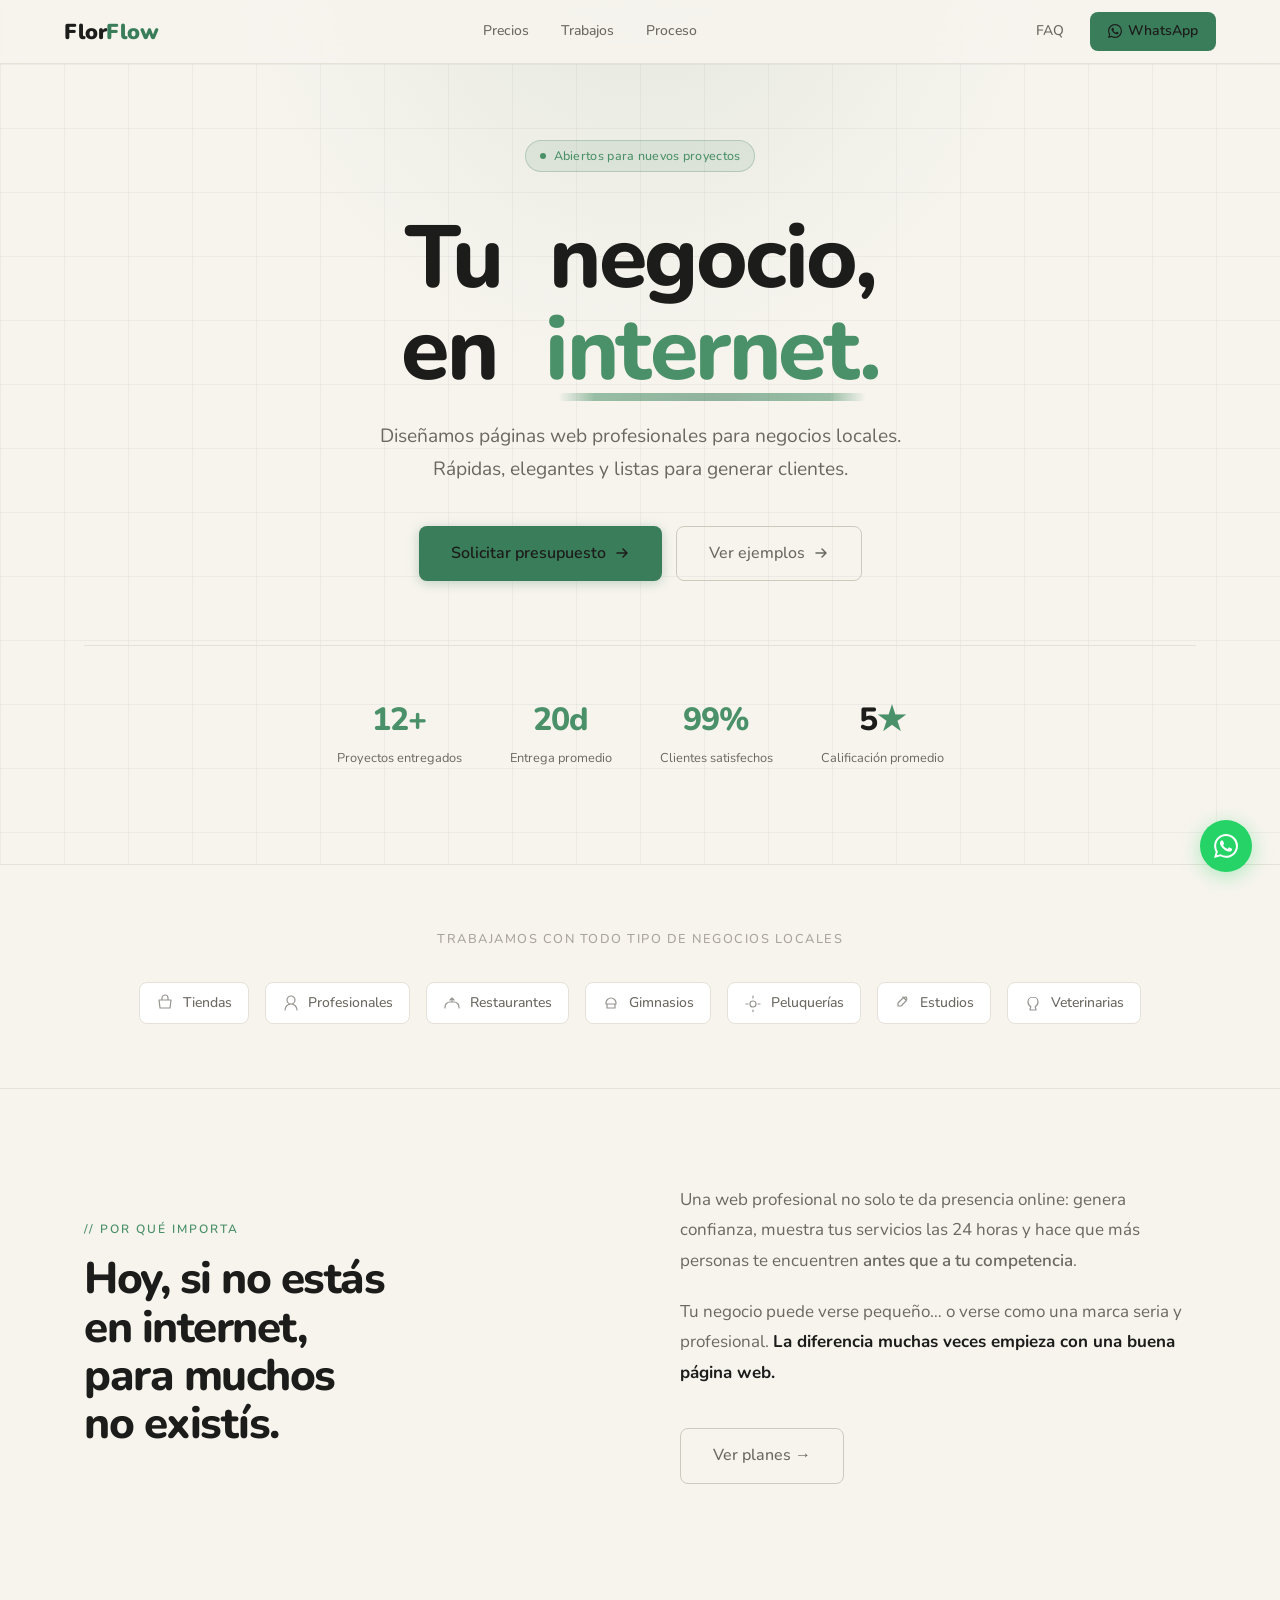
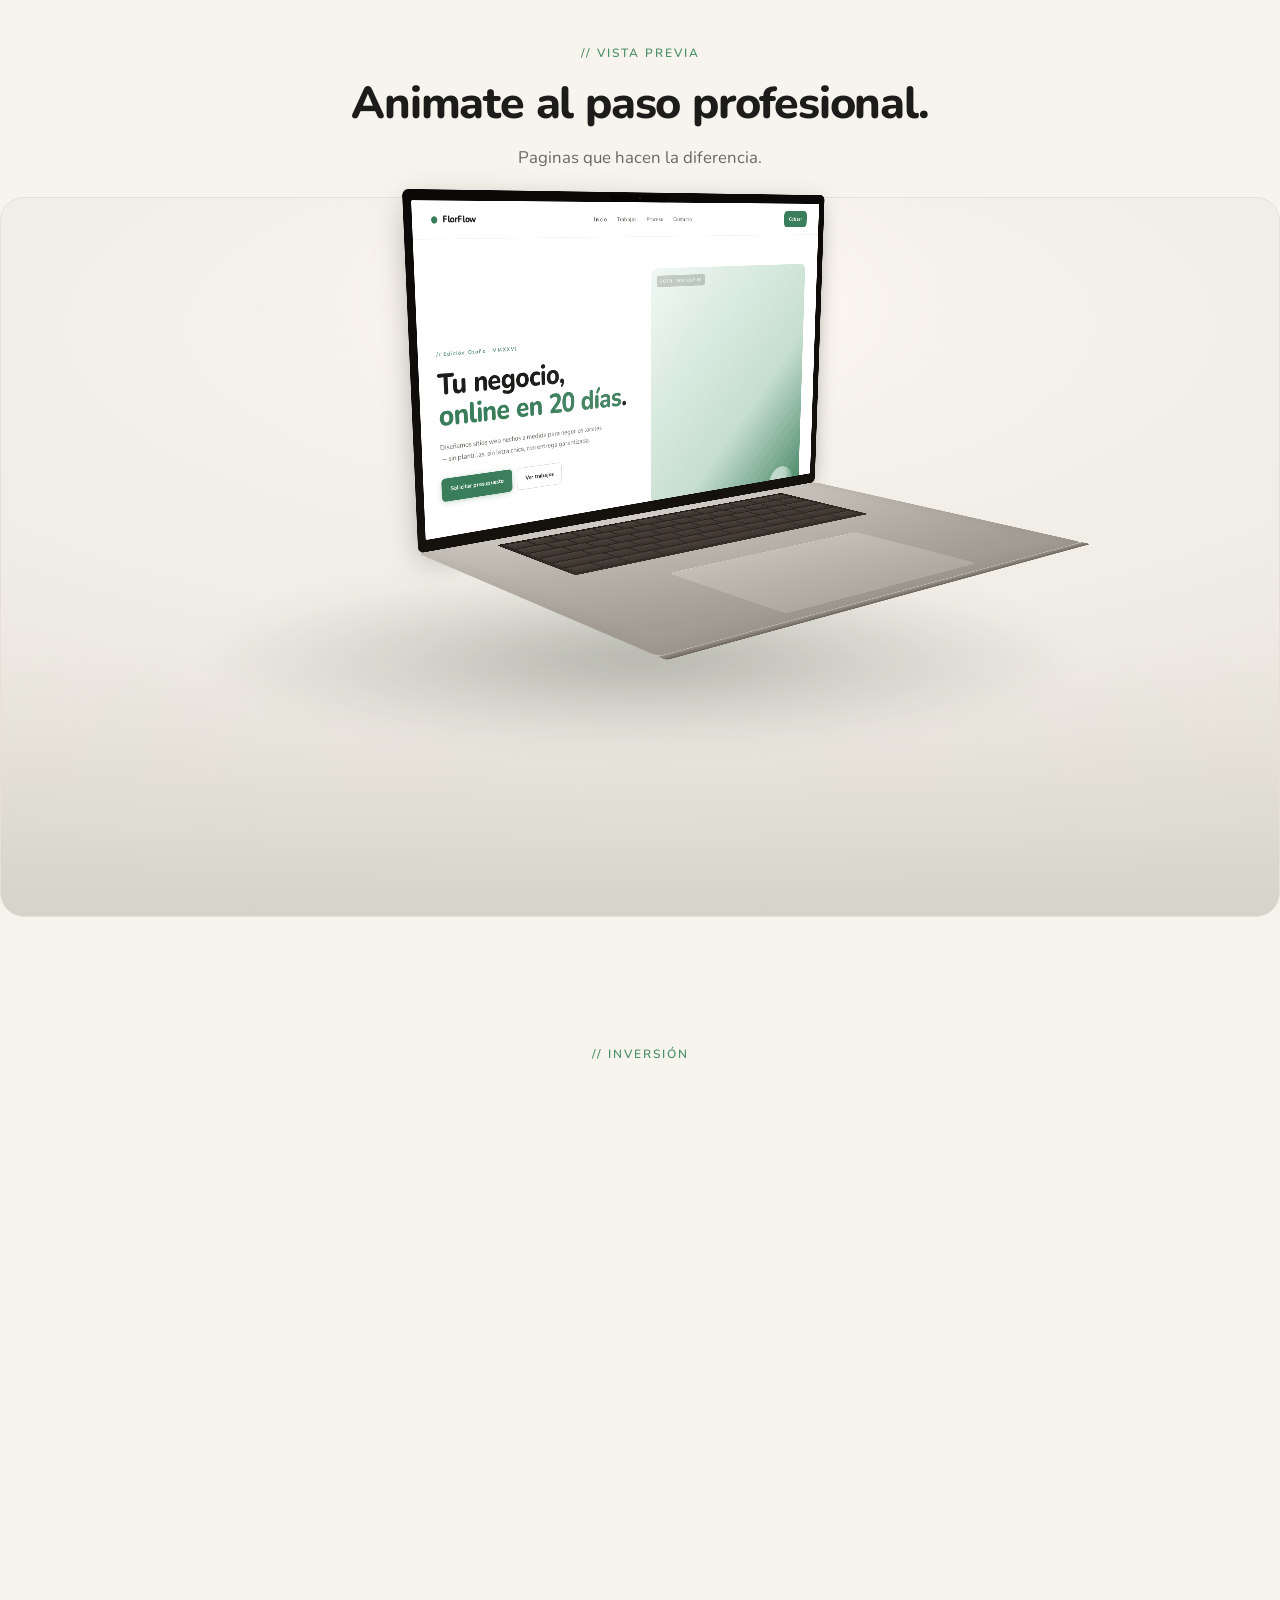
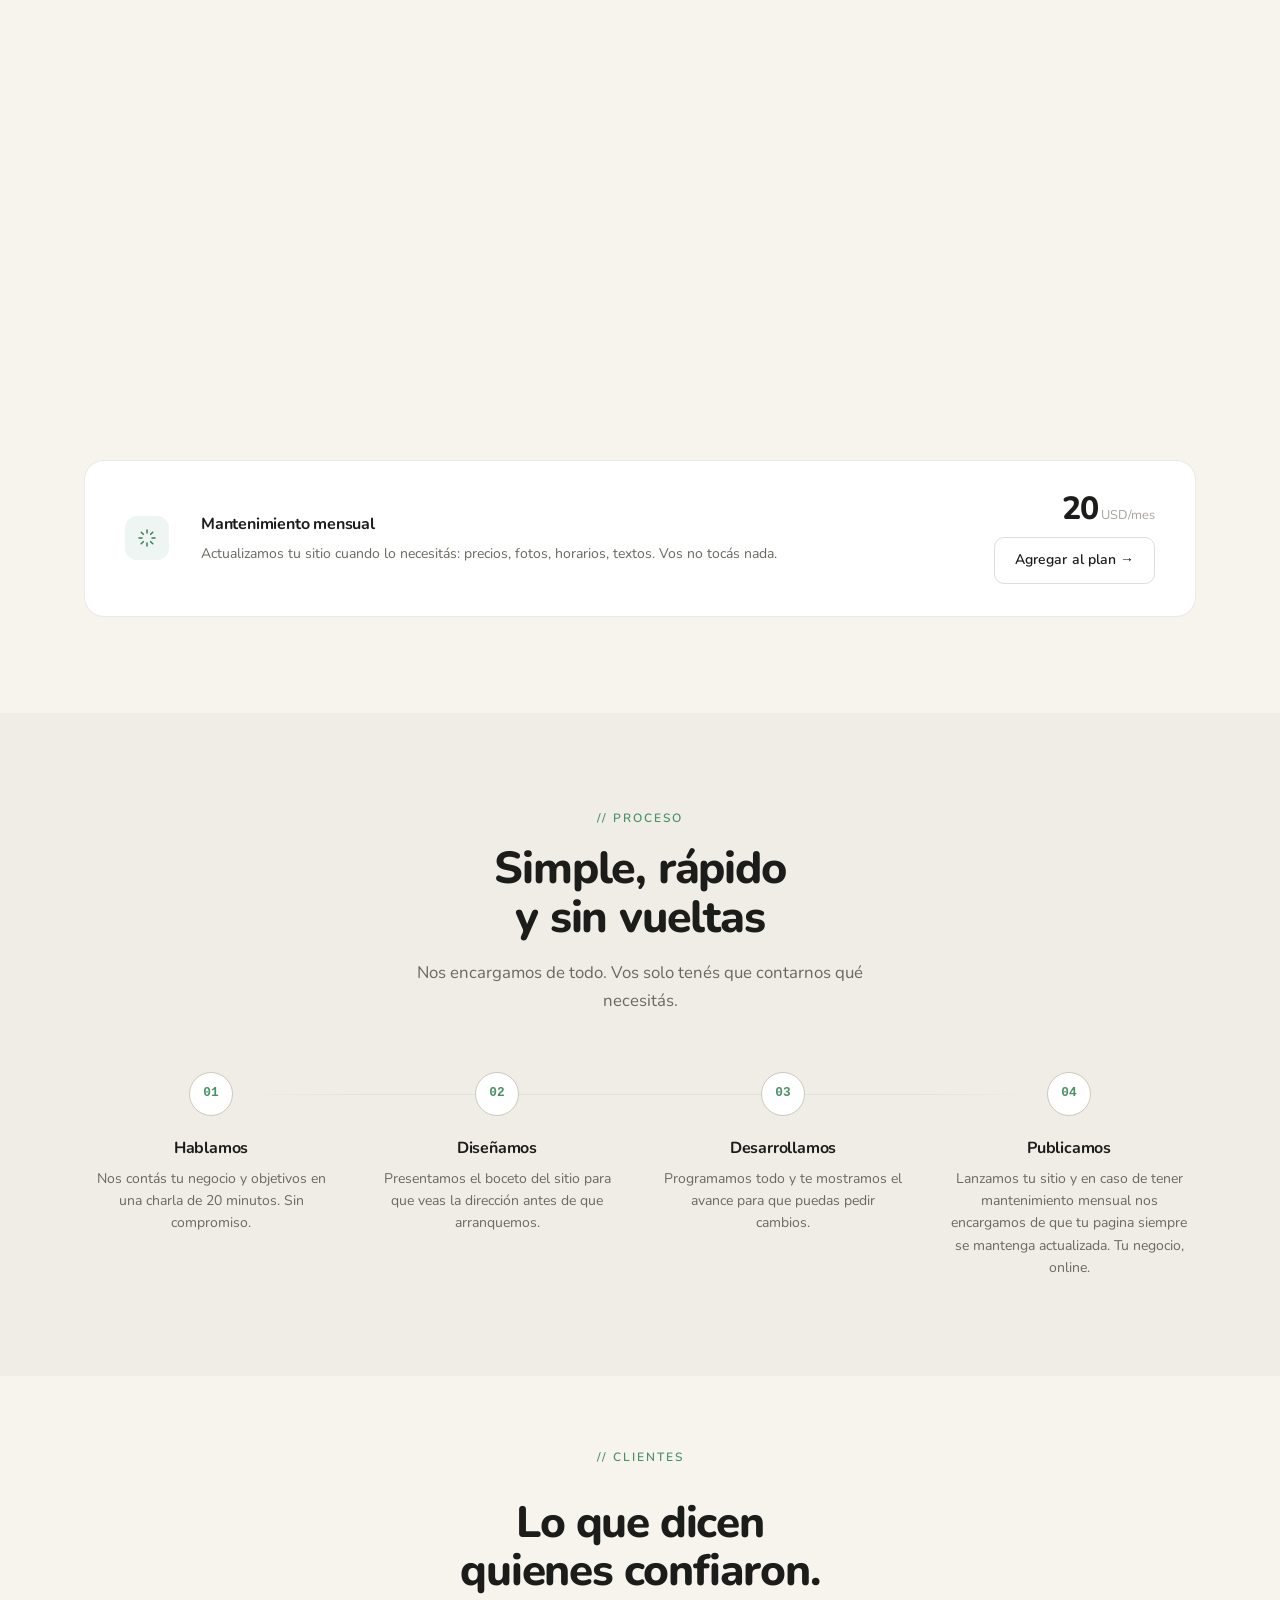
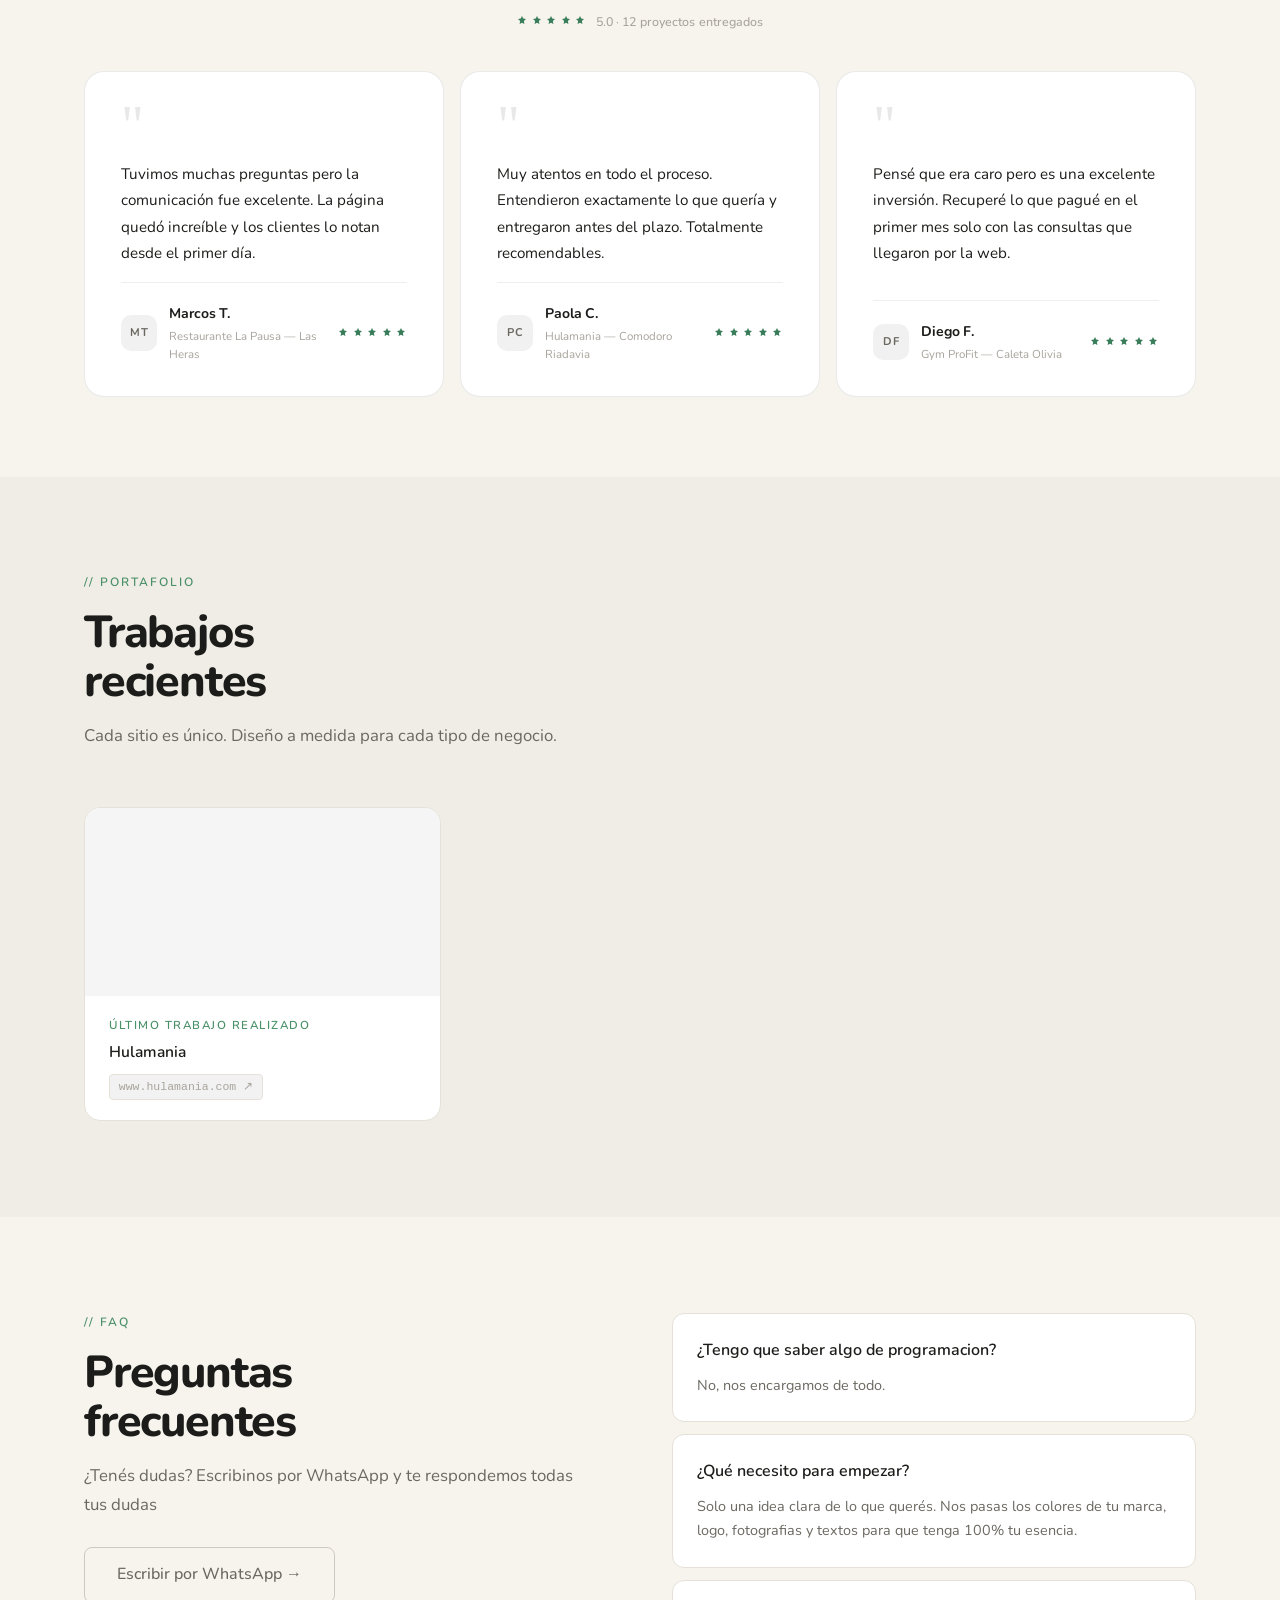
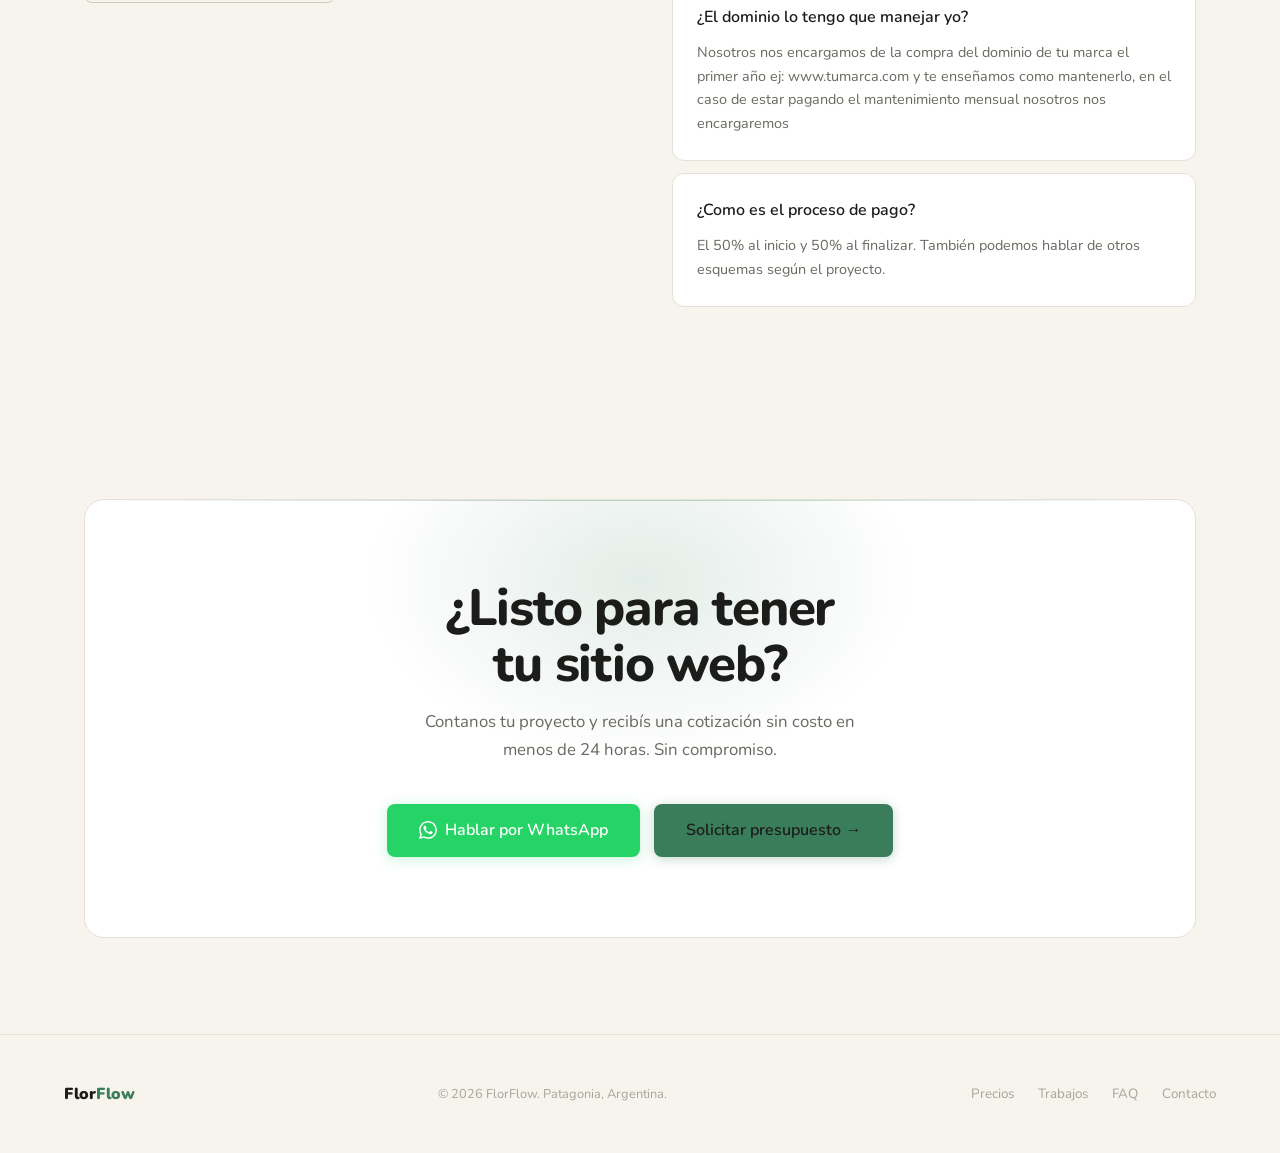
==== commit c1a4c5ef: "Actualizar index.html" ====
--- a/index.html
+++ b/index.html
@@ -257,7 +257,7 @@
                               <div class="flw-scard a">
                                 <div class="flw-scard-img"><span class="flw-scard-ph">N° 01</span></div>
                                 <div class="flw-scard-body">
-                                  <div class="flw-scard-eyebrow">Básico · USD 190</div>
+                                  <div class="flw-scard-eyebrow">Básico · USD 210</div>
                                   <h3>Landing page</h3>
                                   <p>Una sola página, clara y profesional. Lista en dos semanas.</p>
                                 </div>
@@ -328,7 +328,7 @@
           <div class="plan-name">Básico</div>
           <div class="plan-pitch">Todo lo necesario para estar en internet. Diseño profesional listo para captar clientes desde el primer día.</div>
           <div class="plan-price">
-            <span class="plan-amount">190</span>
+            <span class="plan-amount">210</span>
             <span class="plan-currency">USD</span>
           </div>
           <div class="plan-billing">pago único · entrega en 15 días hábiles</div>
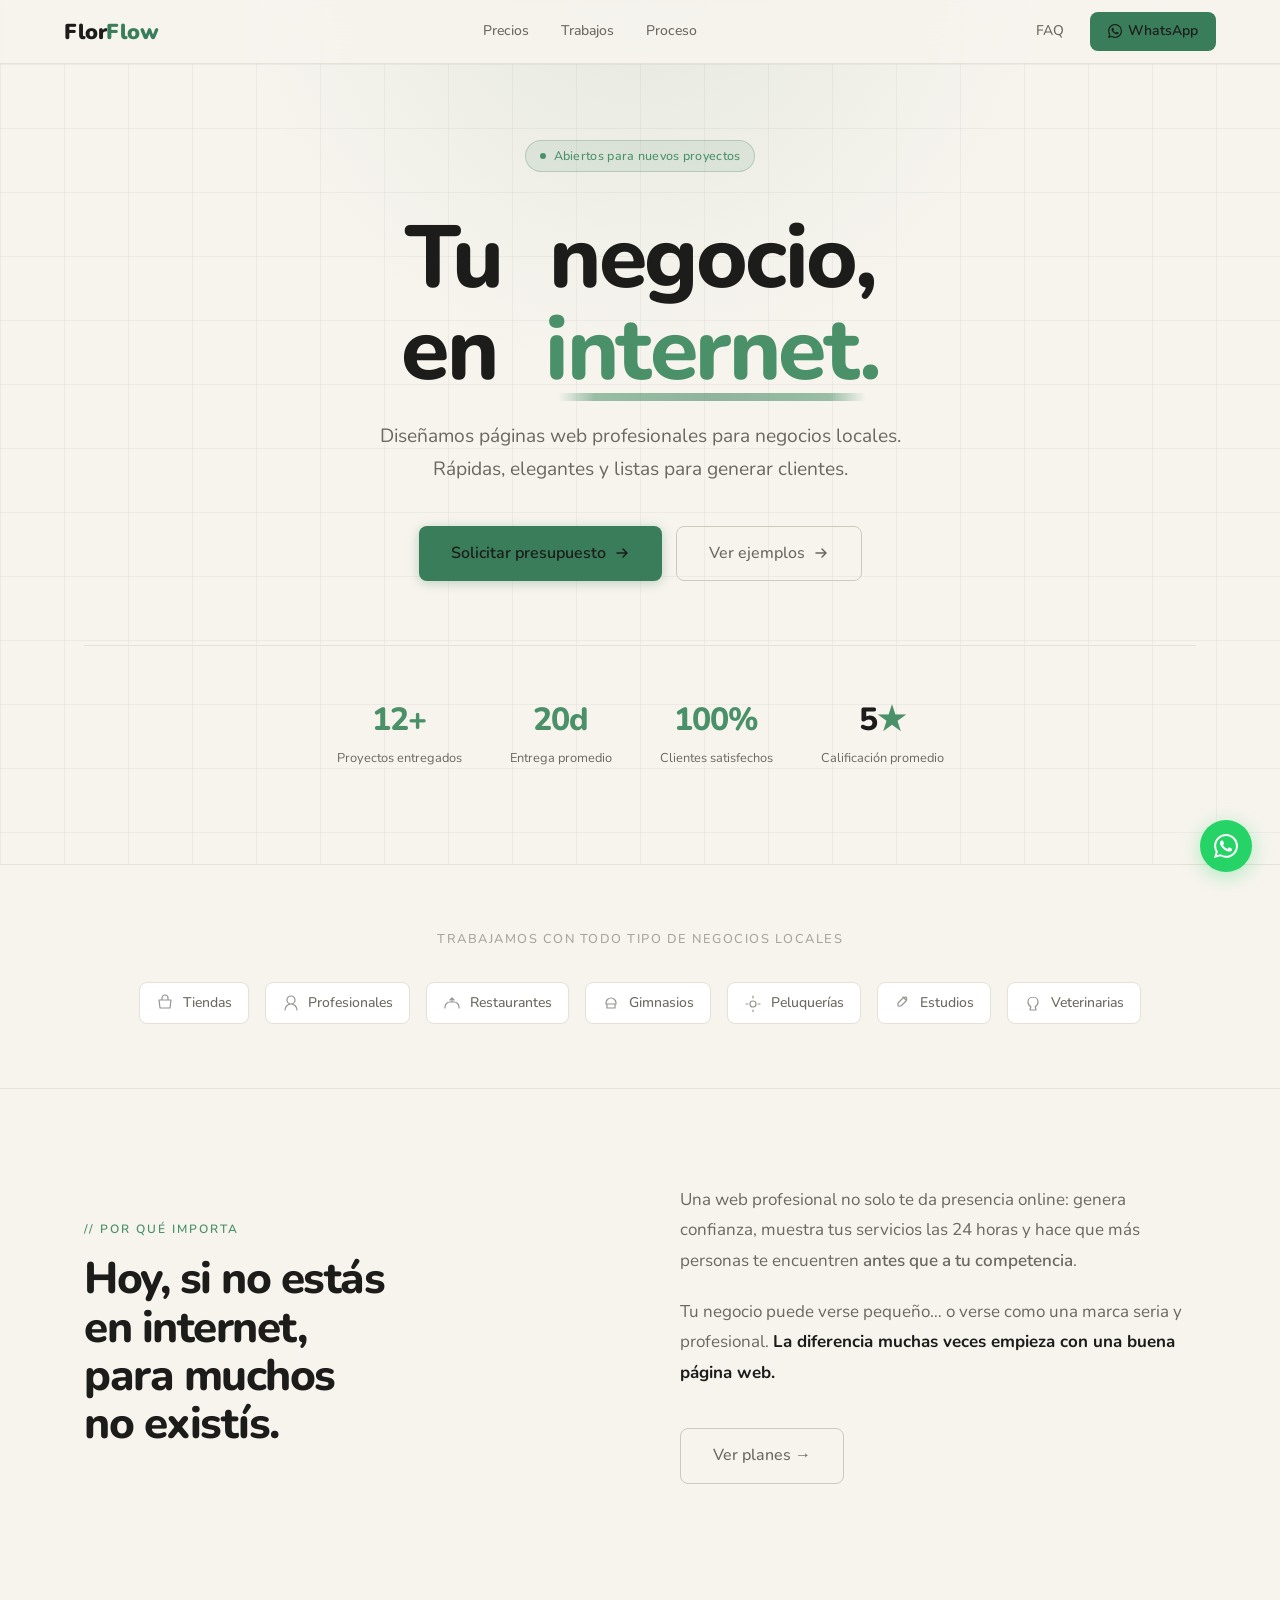
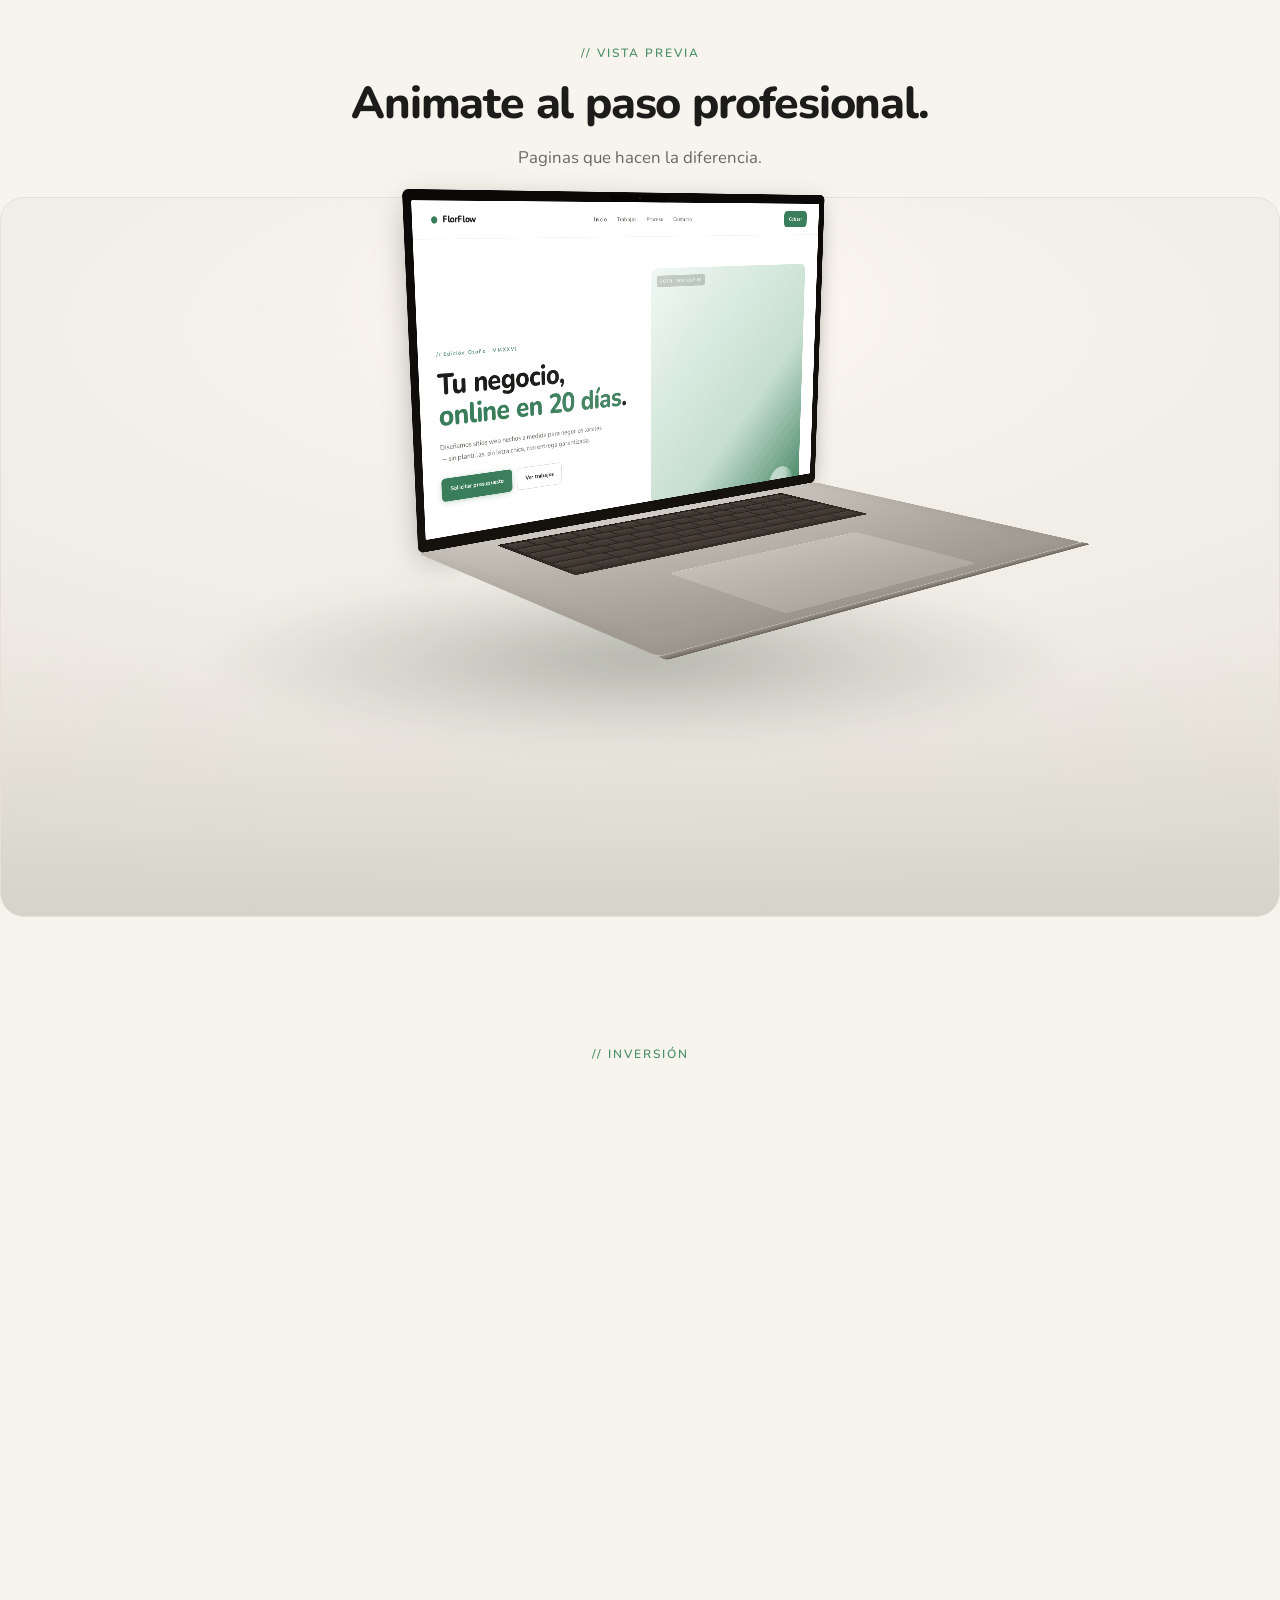
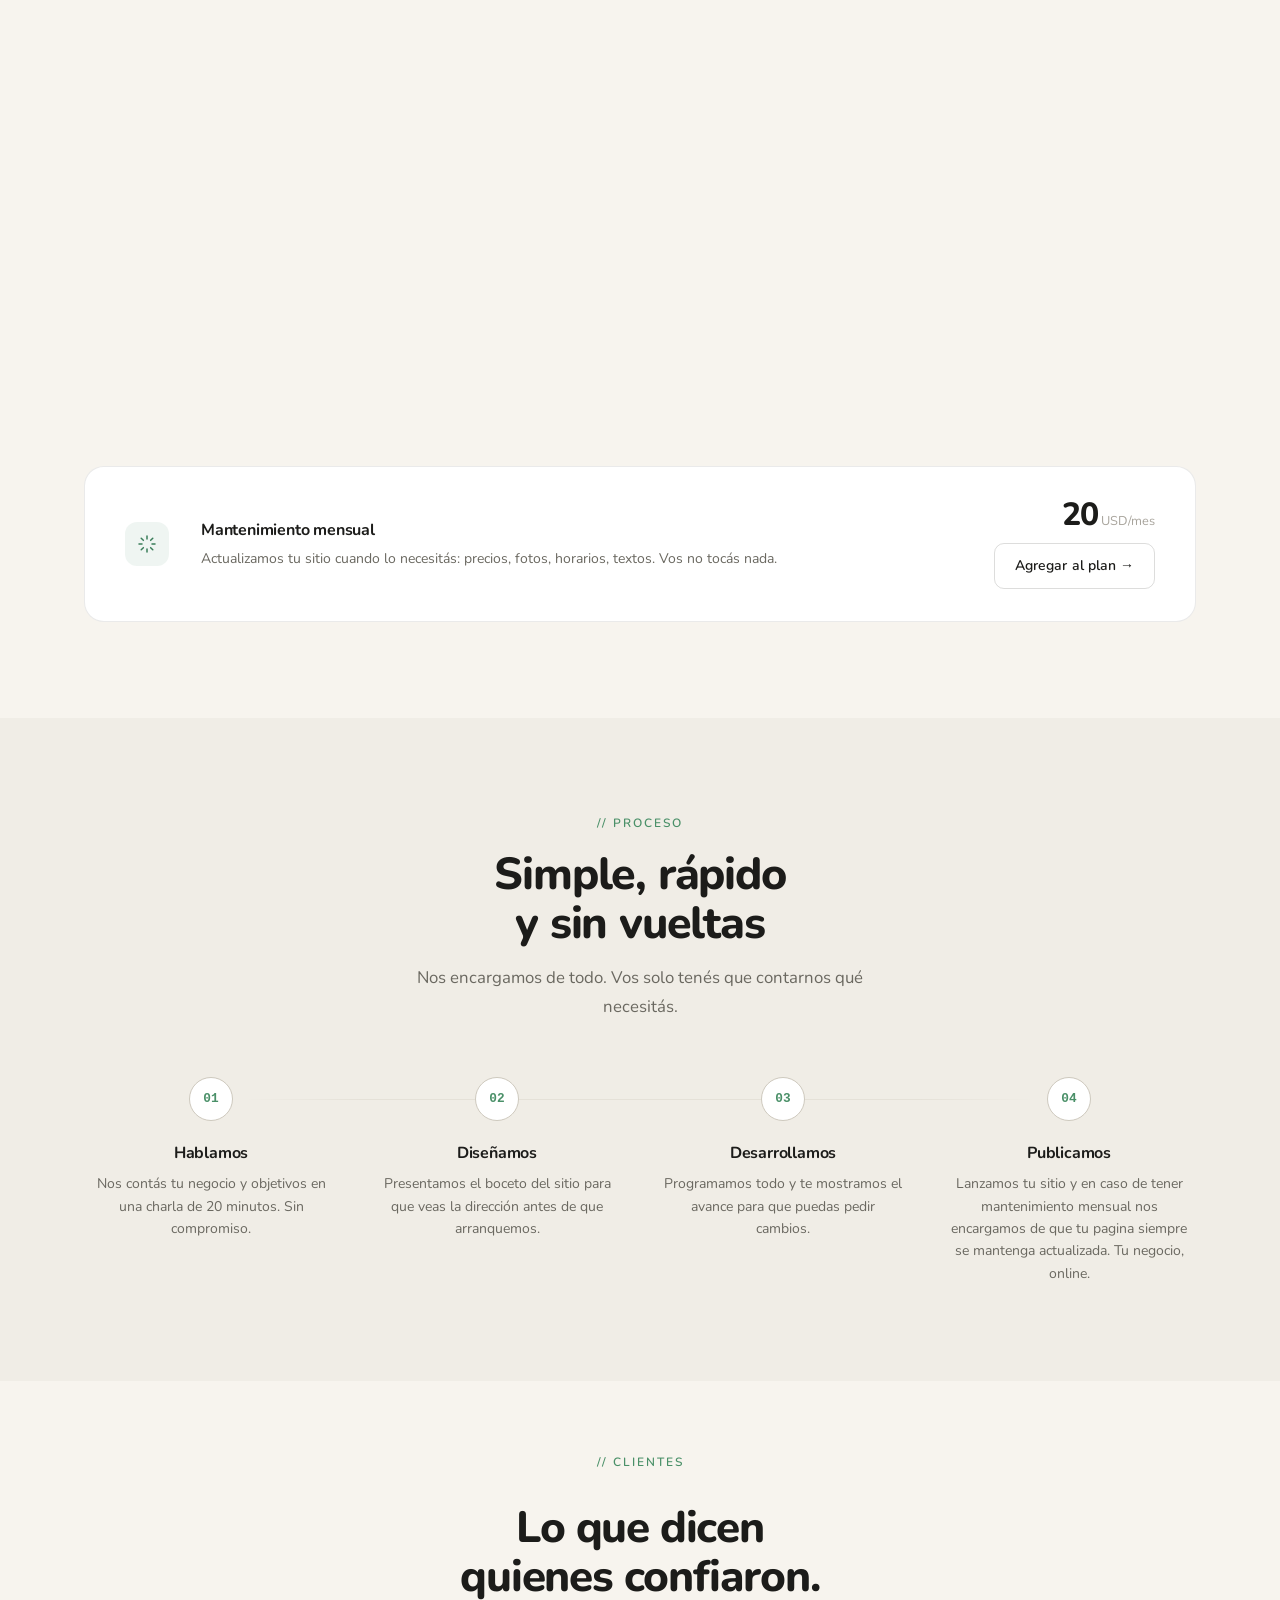
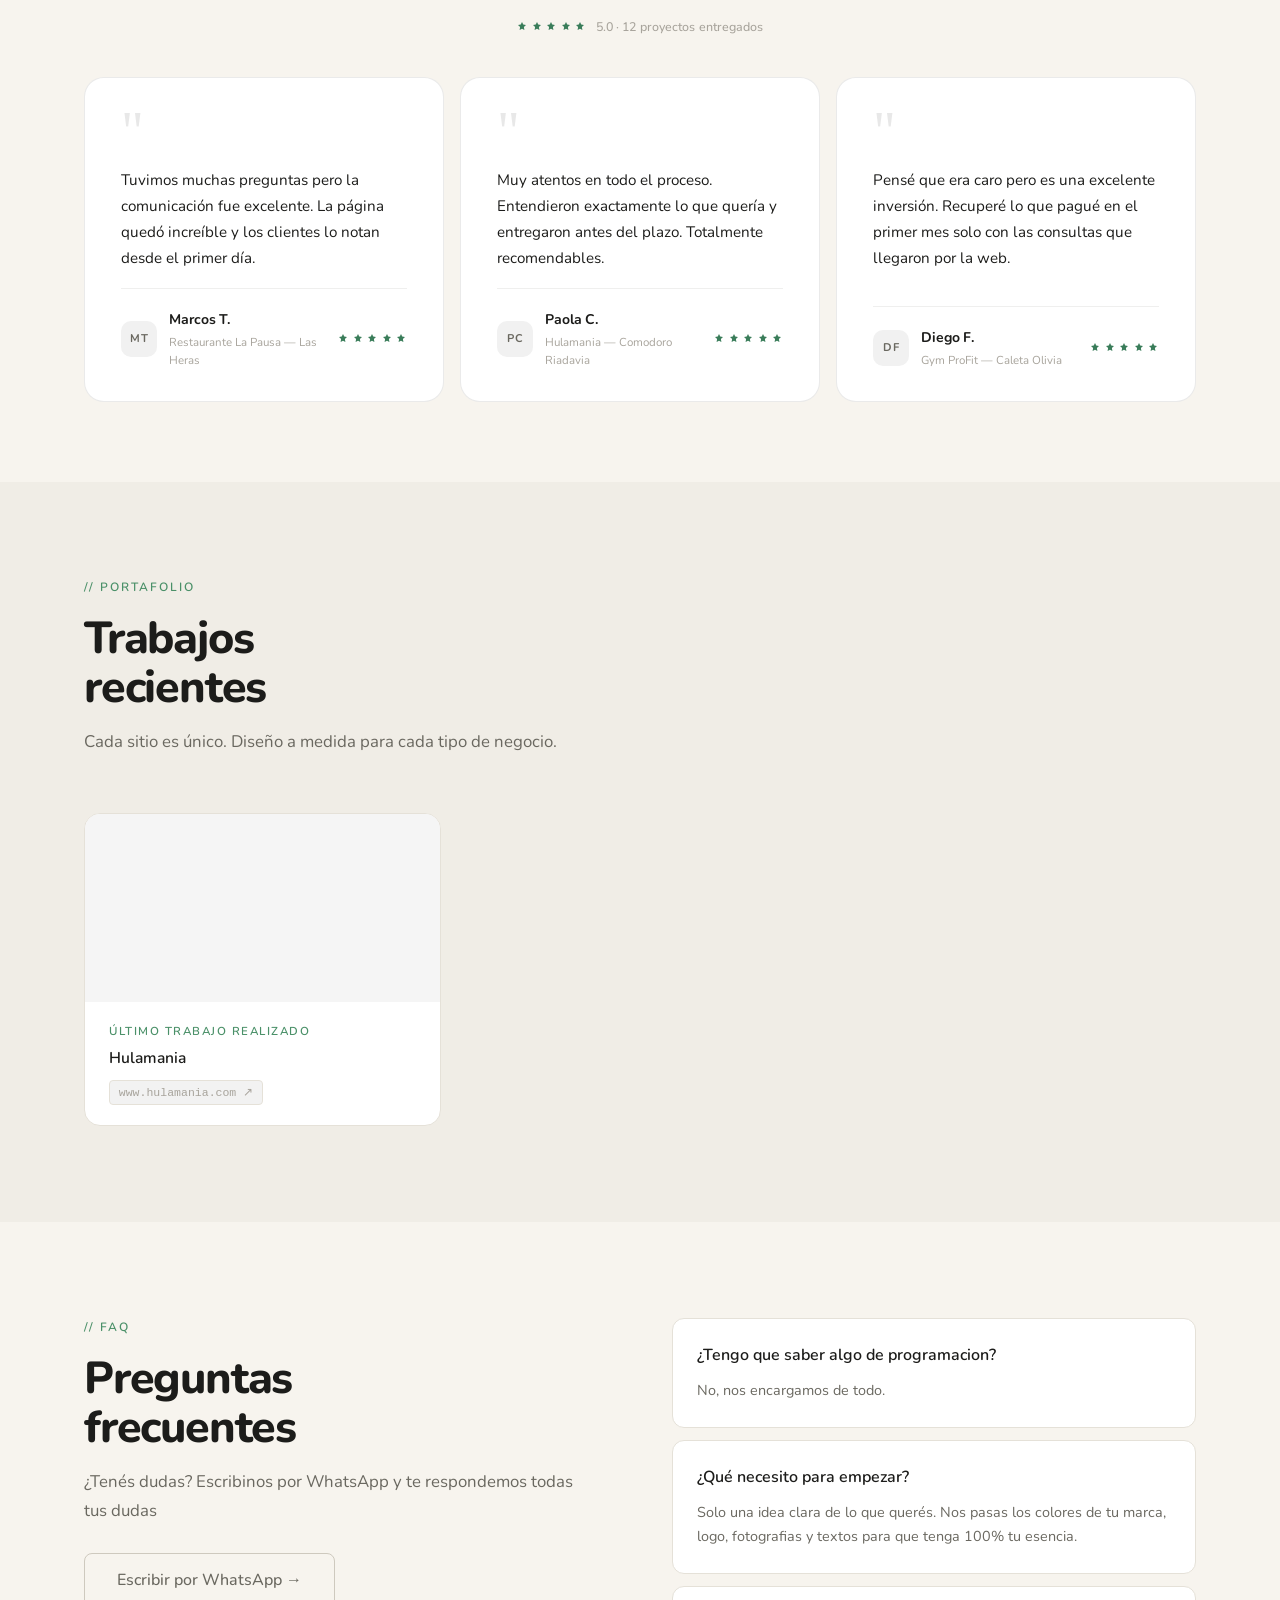
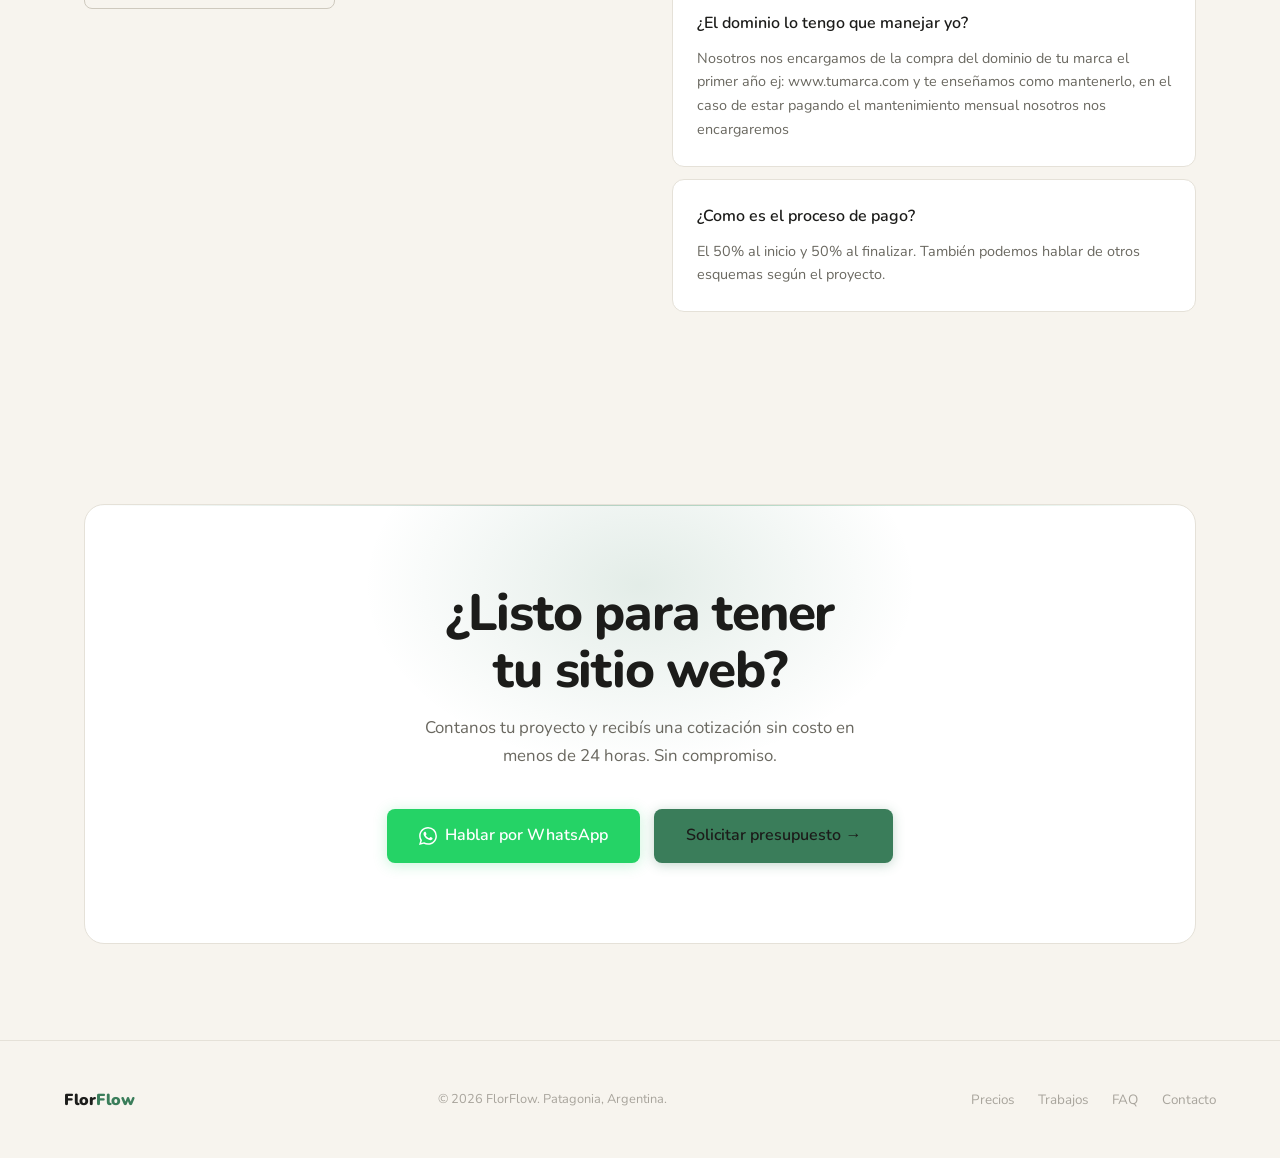
==== commit 85de7728: "Update index.html" ====
--- a/index.html
+++ b/index.html
@@ -257,15 +257,15 @@
                               <div class="flw-scard a">
                                 <div class="flw-scard-img"><span class="flw-scard-ph">N° 01</span></div>
                                 <div class="flw-scard-body">
-                                  <div class="flw-scard-eyebrow">Básico · USD 210</div>
+                                  <div class="flw-scard-eyebrow">Landing Page · USD 210</div>
                                   <h3>Landing page</h3>
-                                  <p>Una sola página, clara y profesional. Lista en dos semanas.</p>
+                                  <p>clara y profesional. Lista en dos semanas.</p>
                                 </div>
                               </div>
                               <div class="flw-scard b">
                                 <div class="flw-scard-img"><span class="flw-scard-ph">N° 02</span></div>
                                 <div class="flw-scard-body">
-                                  <div class="flw-scard-eyebrow">Avanzado · USD 350</div>
+                                  <div class="flw-scard-eyebrow">Avanzado Business · USD 400</div>
                                   <h3>Sitio completo</h3>
                                   <p>Hasta cuatro secciones, galería de servicios y contacto integrado.</p>
                                 </div>
@@ -273,7 +273,7 @@
                               <div class="flw-scard c">
                                 <div class="flw-scard-img"><span class="flw-scard-ph">N° 03</span></div>
                                 <div class="flw-scard-body">
-                                  <div class="flw-scard-eyebrow">Corporativo · USD 700</div>
+                                  <div class="flw-scard-eyebrow">Corporativo Business Pro· USD 700</div>
                                   <h3>Multipágina</h3>
                                   <p>Hasta seis páginas con panel para actualizar contenidos.</p>
                                 </div>
@@ -325,7 +325,7 @@
         <!-- Básico -->
         <div class="plan-card reveal reveal-d1">
           <span class="plan-badge badge-start">Esencial</span>
-          <div class="plan-name">Básico</div>
+          <div class="plan-name">Landing Page</div>
           <div class="plan-pitch">Todo lo necesario para estar en internet. Diseño profesional listo para captar clientes desde el primer día.</div>
           <div class="plan-price">
             <span class="plan-amount">210</span>
@@ -334,10 +334,10 @@
           <div class="plan-billing">pago único · entrega en 15 días hábiles</div>
           <hr class="plan-divider"/>
           <ul class="plan-features">
-            <li>Hasta 3 secciones</li>
+            <li>Hasta 4 secciones (Inicio, Servicio, Contacto, Sobre nosotros)</li>
             <li>Diseño exclusivo a medida</li>
             <li>Formulario de contacto integrado</li>
-            <li>Perfecta en celulares y computadoras</li>
+            <li>Tu propio Dominio y hosting el primer año</li>
             <li>Botón directo a WhatsApp</li>
             <li>Optimizada para aparecer en Google</li>
           </ul>
@@ -347,19 +347,19 @@
         <!-- Avanzado -->
         <div class="plan-card featured reveal reveal-d2">
           <span class="plan-badge badge-popular">Más elegido</span>
-          <div class="plan-name">Avanzado</div>
+          <div class="plan-name">Avanzado Business</div>
           <div class="plan-pitch">La opción más elegida. Mostrá tu negocio en profundidad con un diseño que convierte visitas en clientes reales.</div>
           <div class="plan-price">
-            <span class="plan-amount">350</span>
+            <span class="plan-amount">400</span>
             <span class="plan-currency">USD</span>
           </div>
           <div class="plan-billing">pago único · entrega en 20 días hábiles</div>
           <hr class="plan-divider"/>
           <ul class="plan-features">
             <li>Todo lo del plan Básico</li>
-            <li>Hasta 4 secciones con galería de servicios</li>
+            <li>Galería de trabajos o portfolio</li>
             <li>Google Maps y redes sociales integradas</li>
-            <li>Tu propio Dominio y hosting el primer año</li>
+            <li>Testimonios de clientes</li>
             <li>Formulario avanzado para captar clientes</li>
             <li>Perfecta en celulares y computadoras</li>
           </ul>
@@ -369,7 +369,7 @@
         <!-- Corporativo -->
         <div class="plan-card reveal reveal-d3">
           <span class="plan-badge badge-pro">Premium</span>
-          <div class="plan-name">Corporativo</div>
+          <div class="plan-name">Corporativo Business Pro</div>
           <div class="plan-pitch">Para negocios que quieren escalar. Presencia completa, actualizable y con soporte dedicado para crecer con confianza.</div>
           <div class="plan-price">
             <span class="plan-amount">700</span>
@@ -380,7 +380,8 @@
           <ul class="plan-features">
             <li>Hasta 6 páginas completas</li>
             <li>Logo y animaciones dinamicas</li>
-            <li>Panel para actualizar sin ayuda técnica</li>
+            <li>Varias páginas internas</li>
+            <li>Correos corporativos</li>  
             <li>Blog o sección de novedades</li>
             <li>SEO avanzado</li>
             <li>Tu Dominio y hosting los dos primeros años</li>
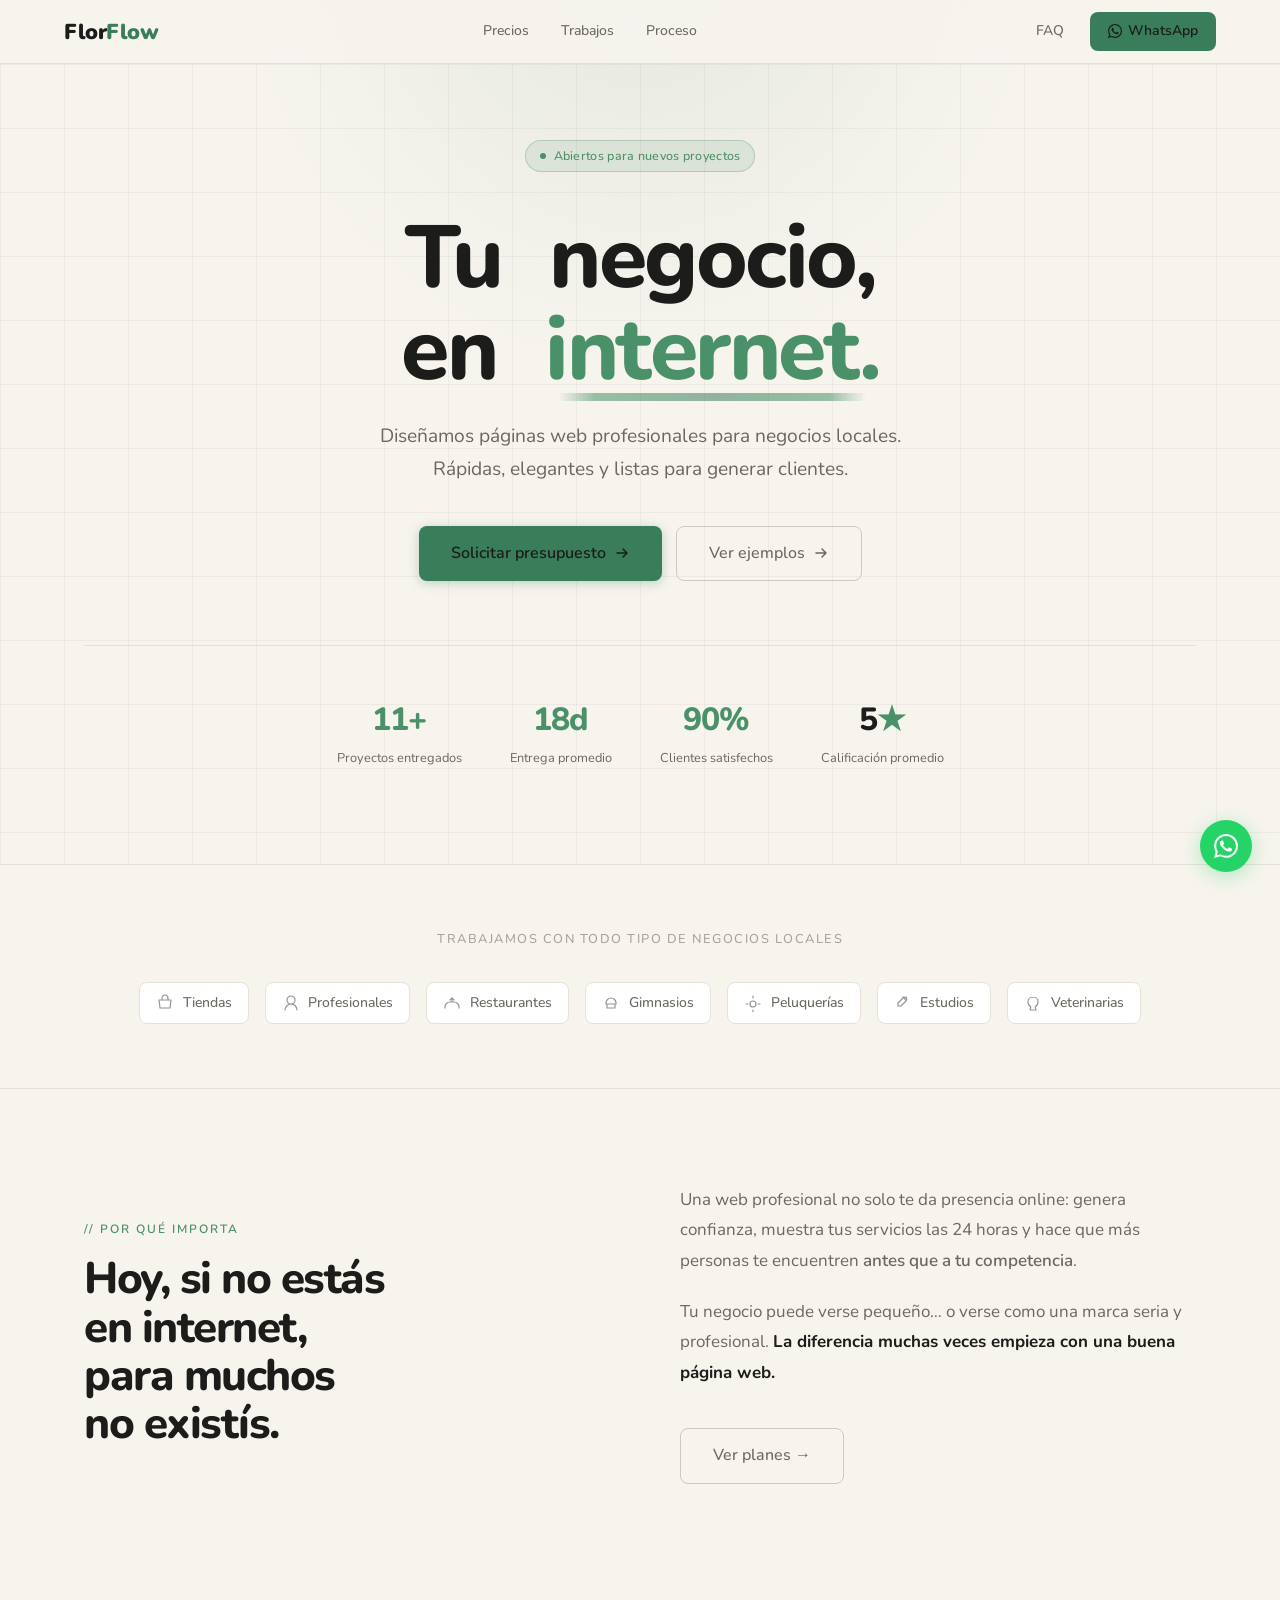
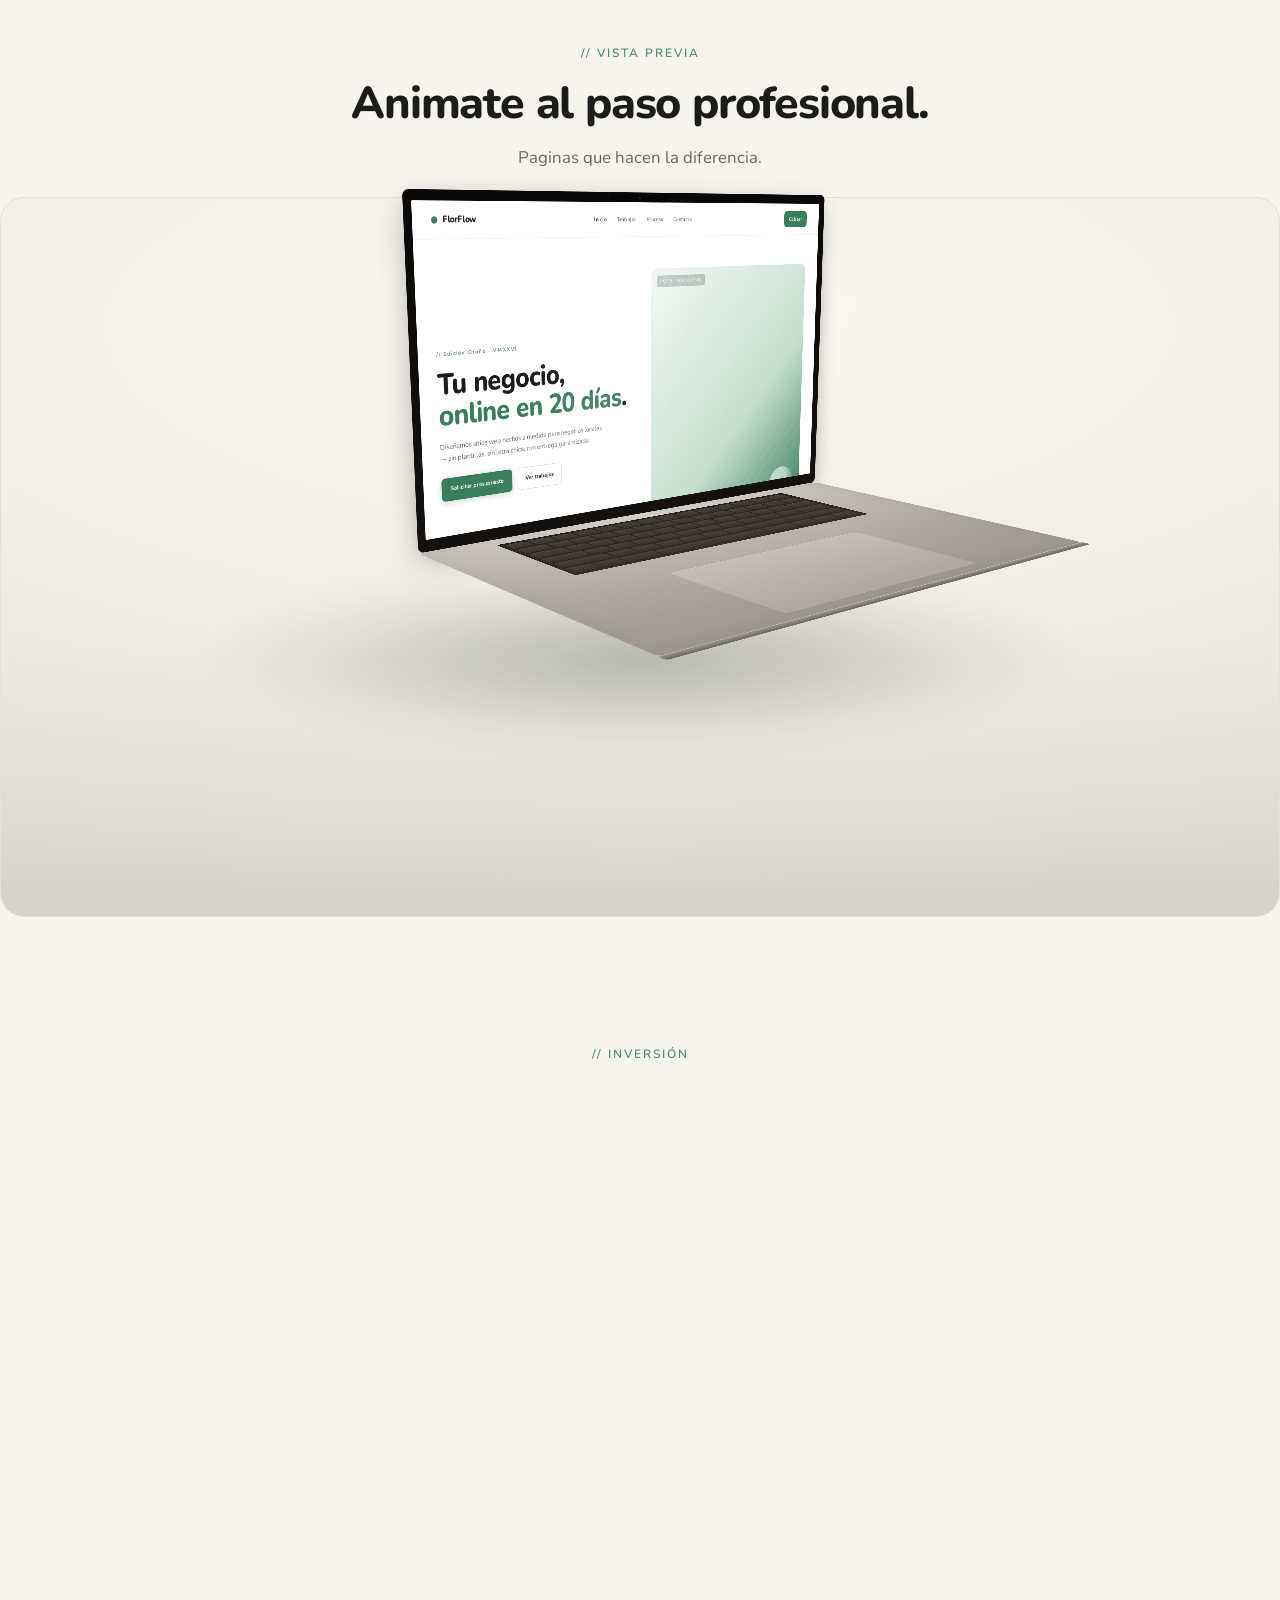
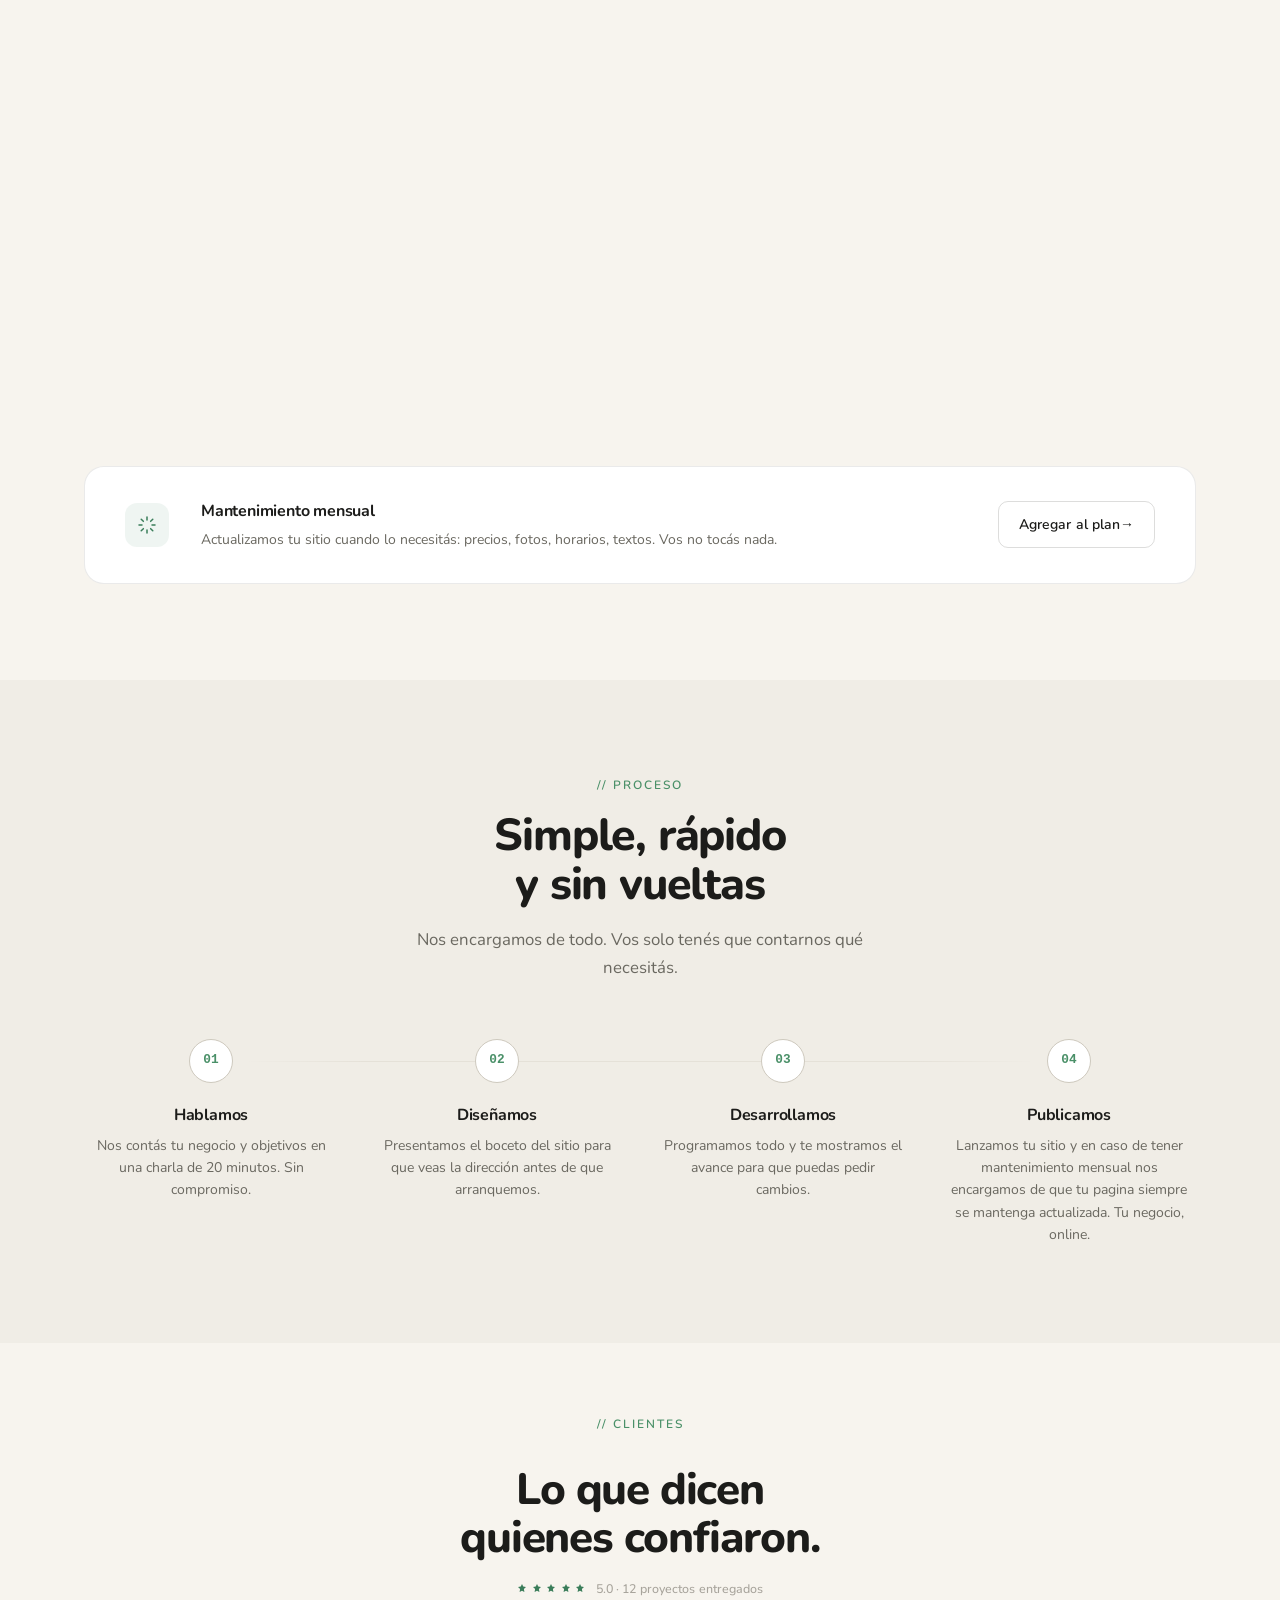
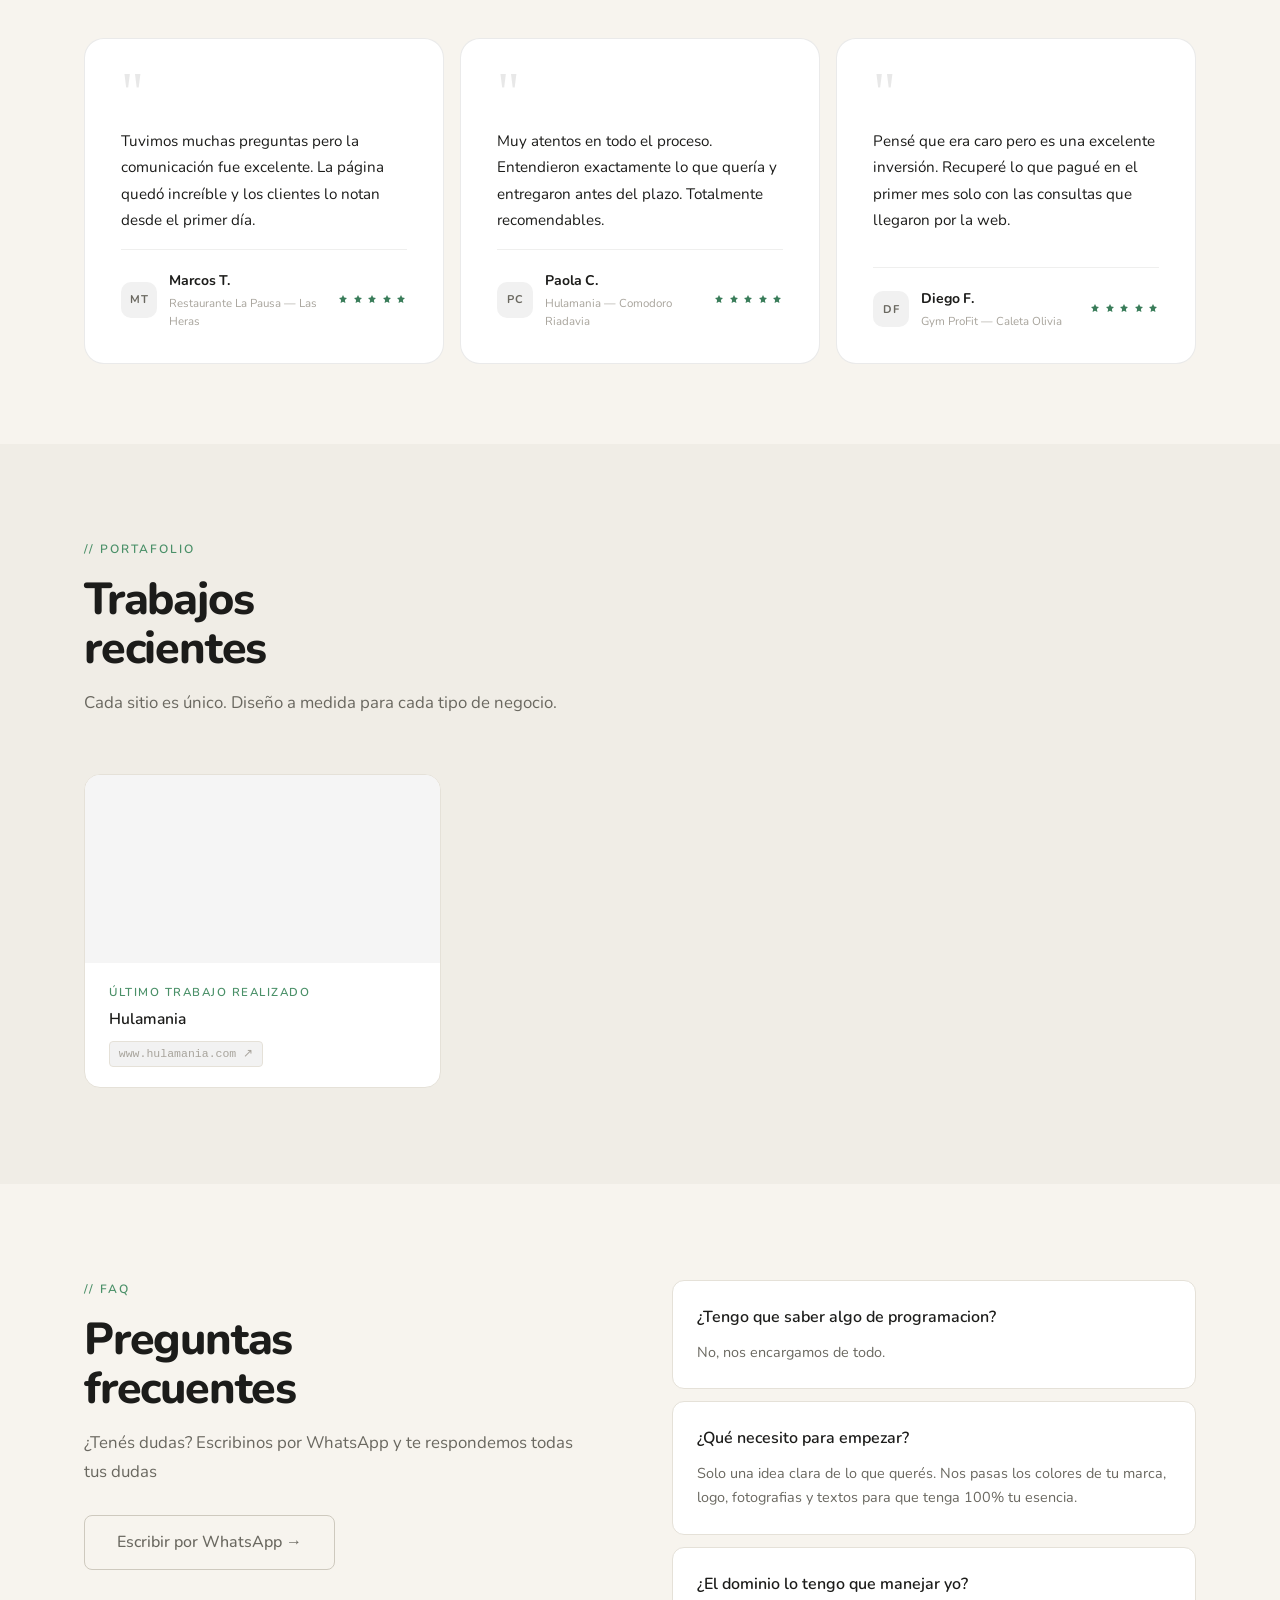
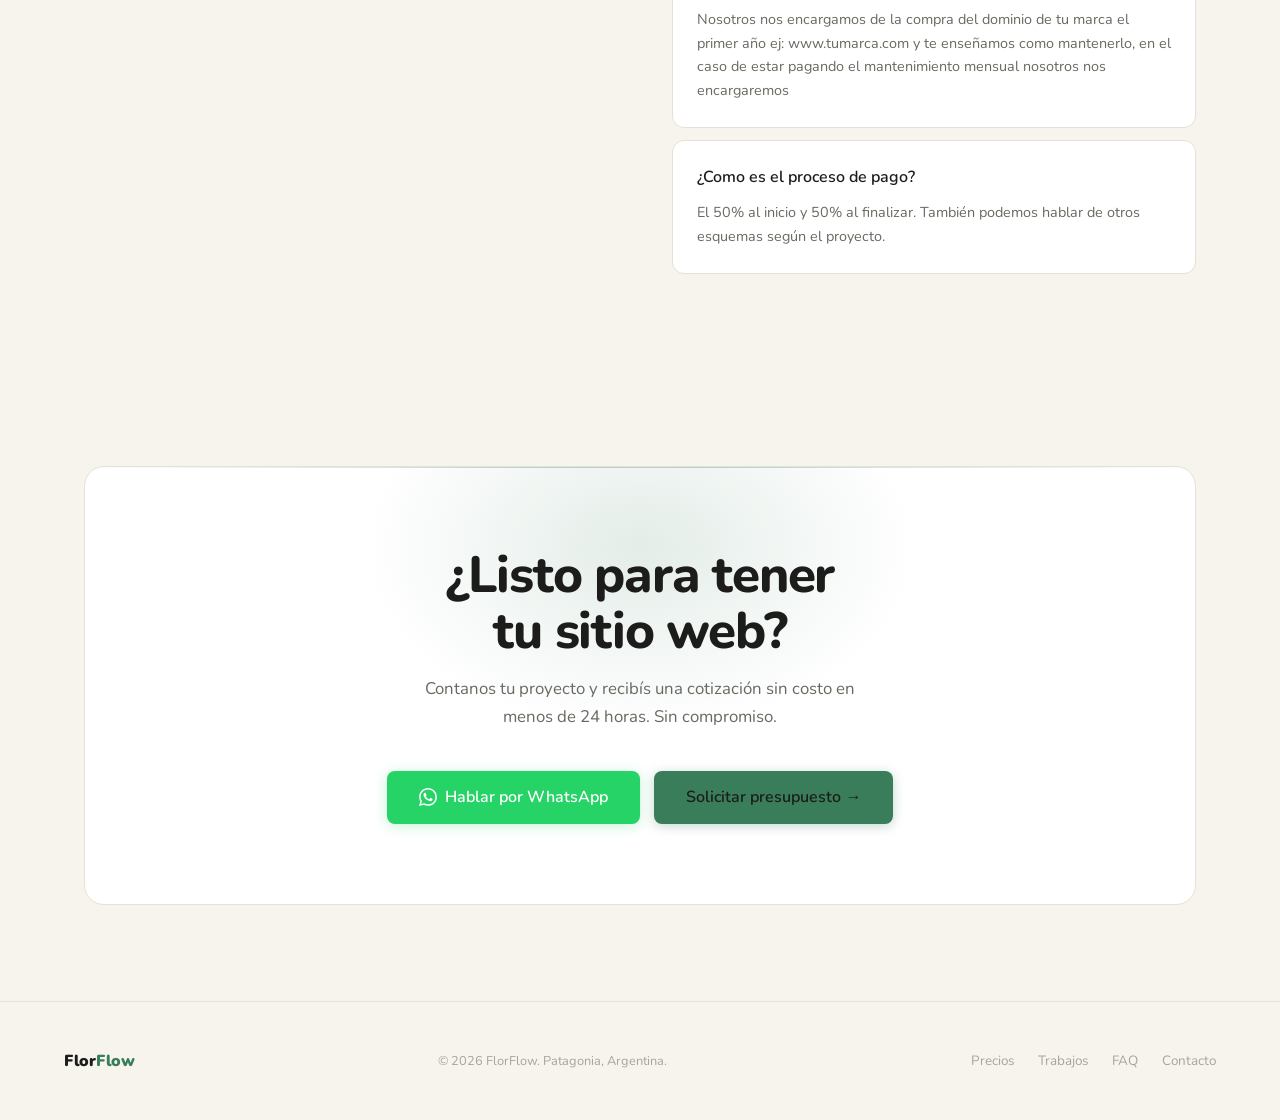
==== commit 8ae036be: "Update index.html" ====
--- a/index.html
+++ b/index.html
@@ -326,7 +326,7 @@
         <div class="plan-card reveal reveal-d1">
           <span class="plan-badge badge-start">Esencial</span>
           <div class="plan-name">Landing Page</div>
-          <div class="plan-pitch">Todo lo necesario para estar en internet. Diseño profesional listo para captar clientes desde el primer día.</div>
+          <div class="plan-pitch">Ideal para negocios que necesitan verse profesionales y captar clientes online.</div>
           <div class="plan-price">
             <span class="plan-amount">210</span>
             <span class="plan-currency">USD</span>
@@ -341,16 +341,16 @@
             <li>Botón directo a WhatsApp</li>
             <li>Optimizada para aparecer en Google</li>
           </ul>
-          <a href="#cta-final" class="plan-cta plan-cta-secondary">Solicitar propuesta →</a>
+          <a href="#cta-final" class="plan-cta plan-cta-secondary">Empezar proyecto →</a>
         </div>
 
         <!-- Avanzado -->
         <div class="plan-card featured reveal reveal-d2">
           <span class="plan-badge badge-popular">Más elegido</span>
-          <div class="plan-name">Avanzado Business</div>
+          <div class="plan-name">Profesional</div>
           <div class="plan-pitch">La opción más elegida. Mostrá tu negocio en profundidad con un diseño que convierte visitas en clientes reales.</div>
           <div class="plan-price">
-            <span class="plan-amount">400</span>
+            <span class="plan-amount">450</span>
             <span class="plan-currency">USD</span>
           </div>
           <div class="plan-billing">pago único · entrega en 20 días hábiles</div>
@@ -363,13 +363,13 @@
             <li>Formulario avanzado para captar clientes</li>
             <li>Perfecta en celulares y computadoras</li>
           </ul>
-          <a href="#cta-final" class="plan-cta plan-cta-primary">Empezar proyecto →</a>
+          <a href="#cta-final" class="plan-cta plan-cta-primary">Empezar proyecto→</a>
         </div>
 
         <!-- Corporativo -->
         <div class="plan-card reveal reveal-d3">
-          <span class="plan-badge badge-pro">Premium</span>
-          <div class="plan-name">Corporativo Business Pro</div>
+          <span class="plan-badge badge-pro">Corporativo</span>
+          <div class="plan-name">Business Pro</div>
           <div class="plan-pitch">Para negocios que quieren escalar. Presencia completa, actualizable y con soporte dedicado para crecer con confianza.</div>
           <div class="plan-price">
             <span class="plan-amount">700</span>
@@ -387,7 +387,7 @@
             <li>Tu Dominio y hosting los dos primeros años</li>
             <li>Soporte prioritario por 30 días</li>
           </ul>
-          <a href="#cta-final" class="plan-cta plan-cta-secondary">Solicitar propuesta →</a>
+          <a href="#cta-final" class="plan-cta plan-cta-secondary">Empezar proyecto→</a>
         </div>
 
       </div>
@@ -402,8 +402,7 @@
           <div class="maint-desc">Actualizamos tu sitio cuando lo necesitás: precios, fotos, horarios, textos. Vos no tocás nada.</div>
         </div>
         <div class="maint-price-block">
-          <div class="maint-price">20<span> USD/mes</span></div>
-          <a href="#cta-final" class="plan-cta plan-cta-secondary maint-cta">Agregar al plan →</a>
+          <a href="#cta-final" class="plan-cta plan-cta-secondary maint-cta">Agregar al plan→</a>
         </div>
       </div>
 
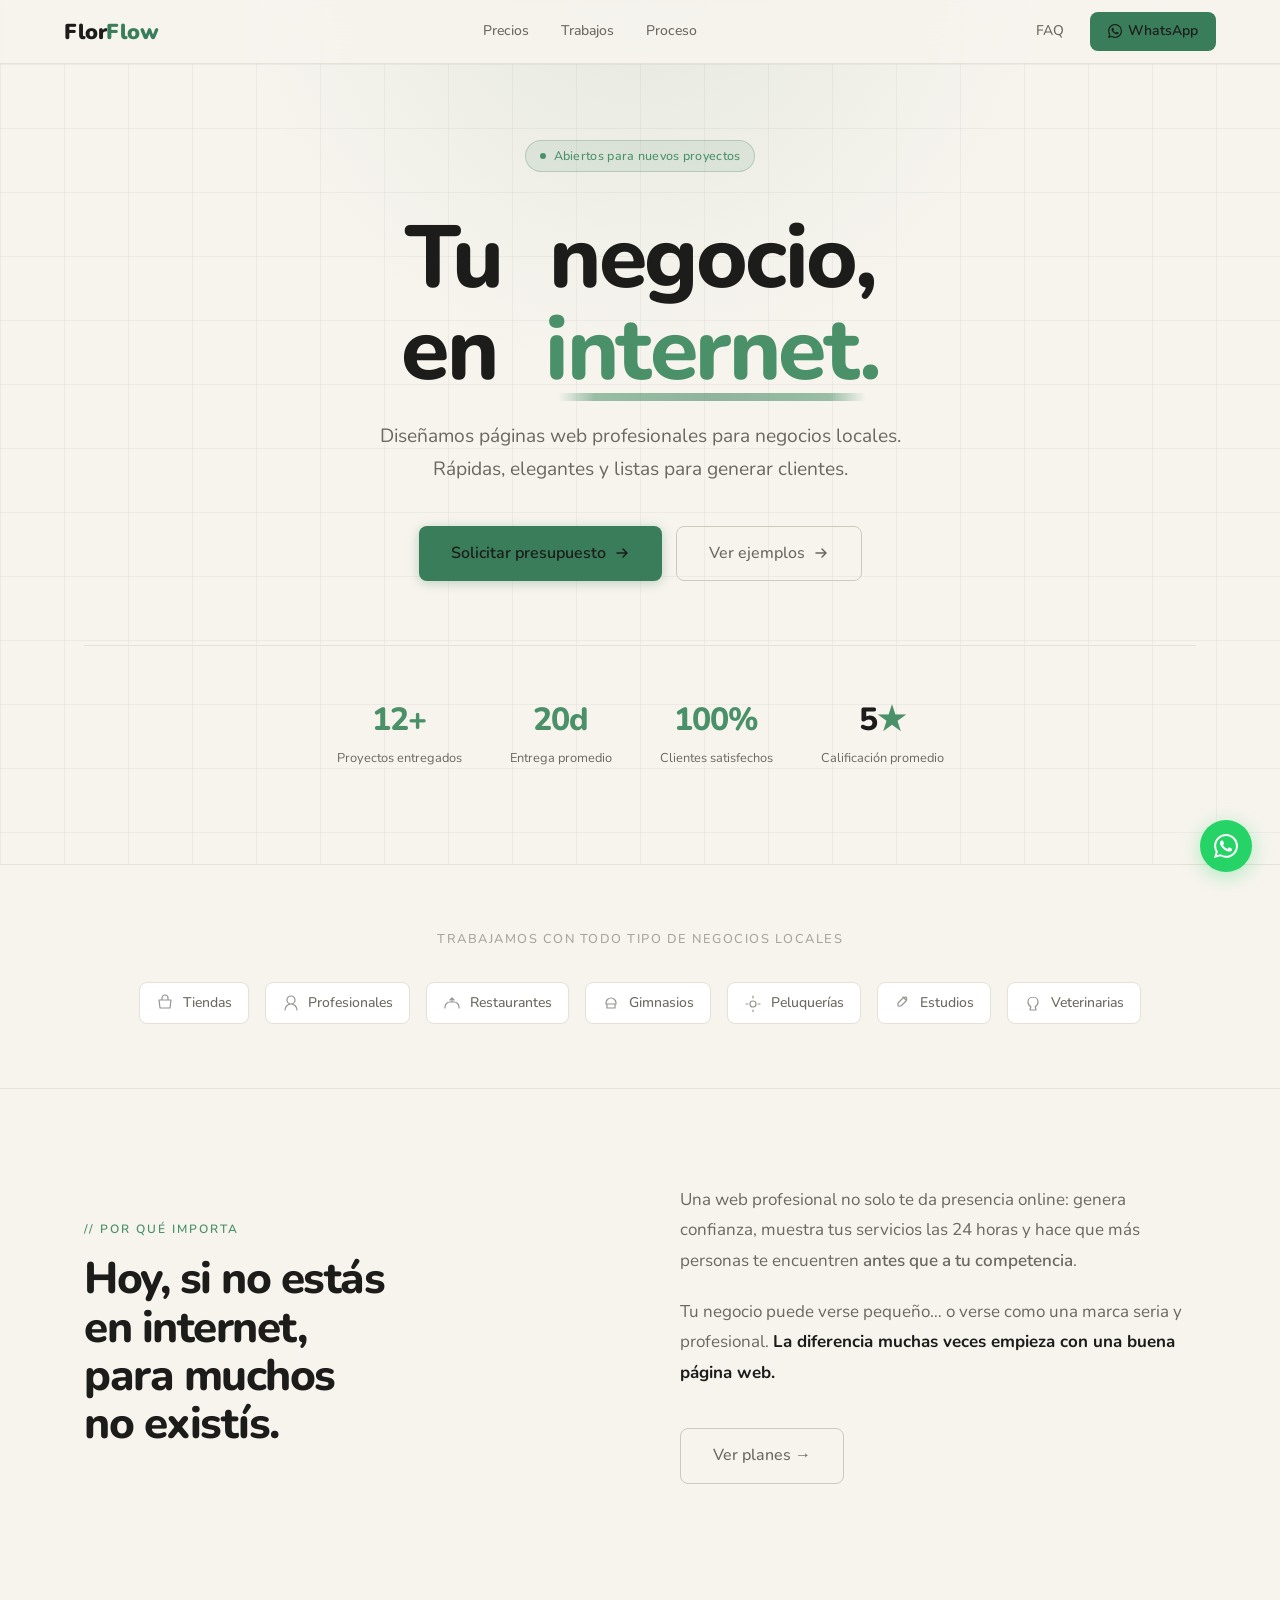
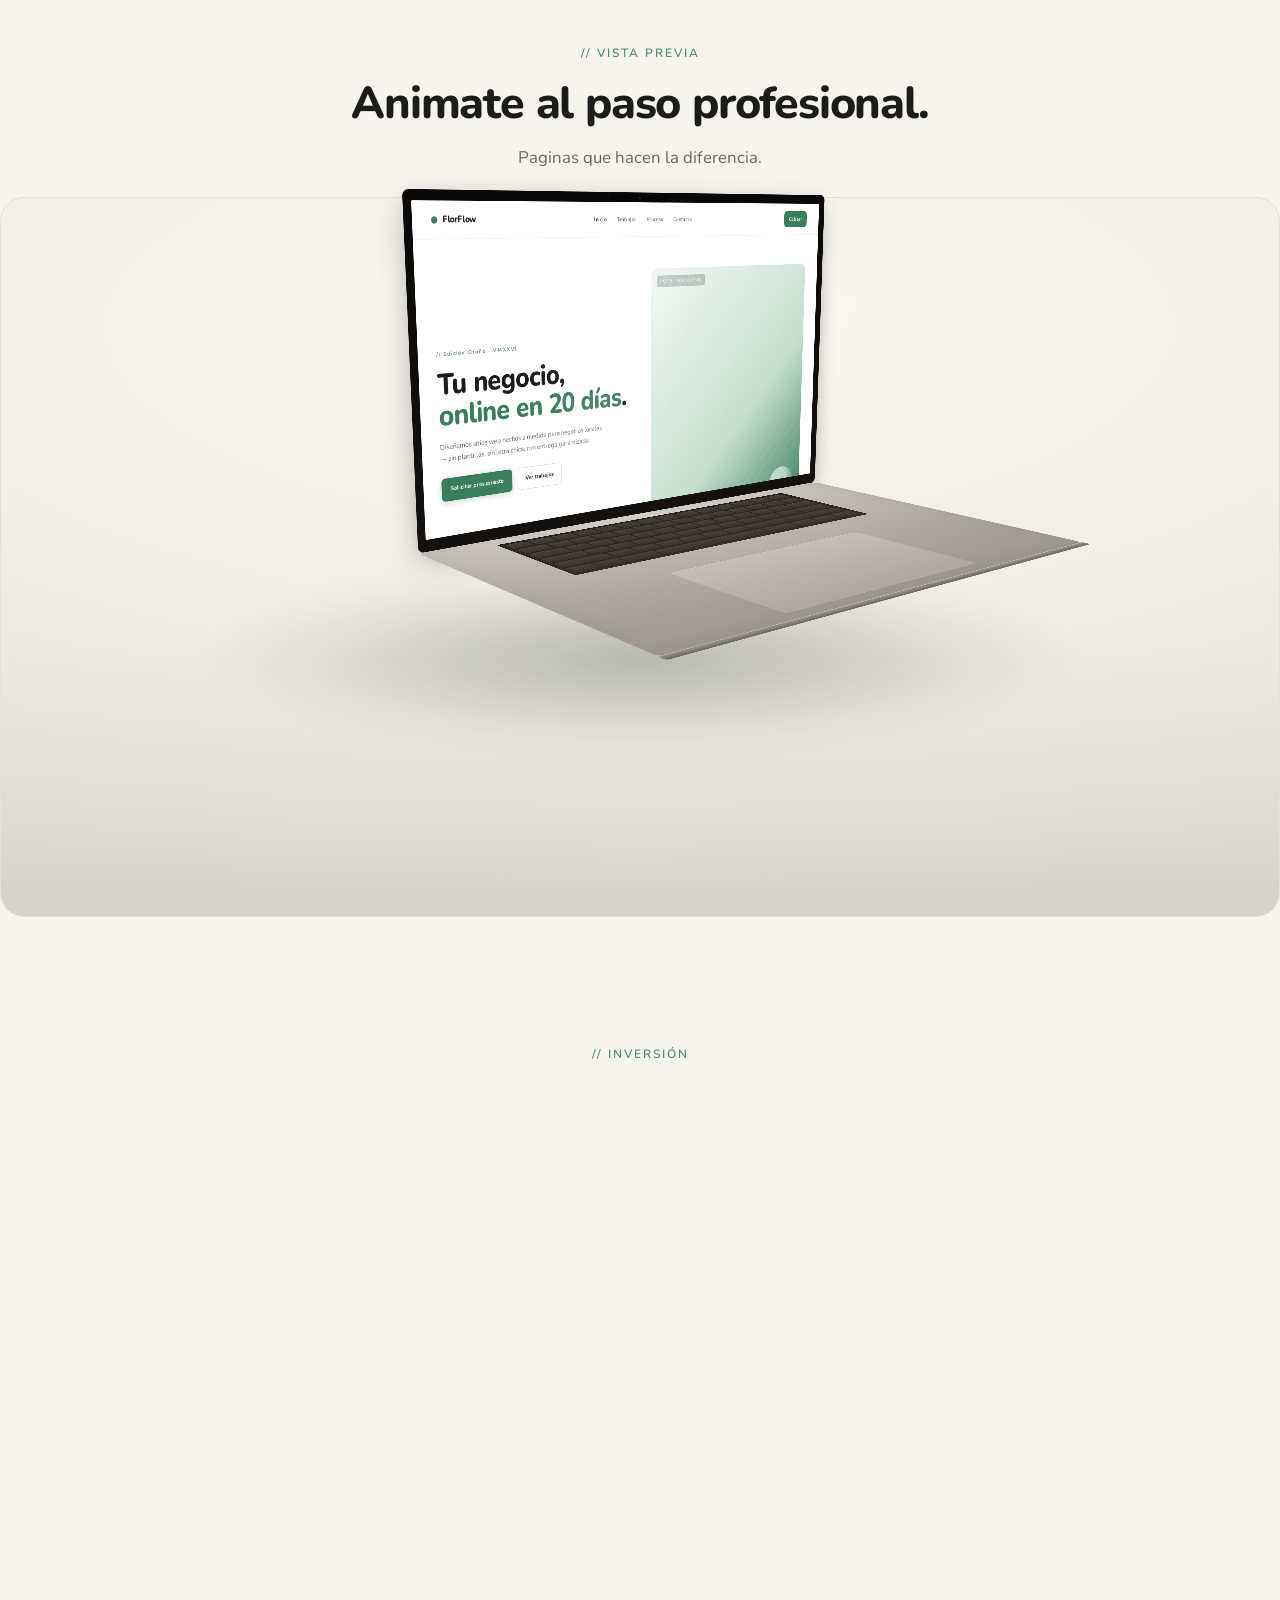
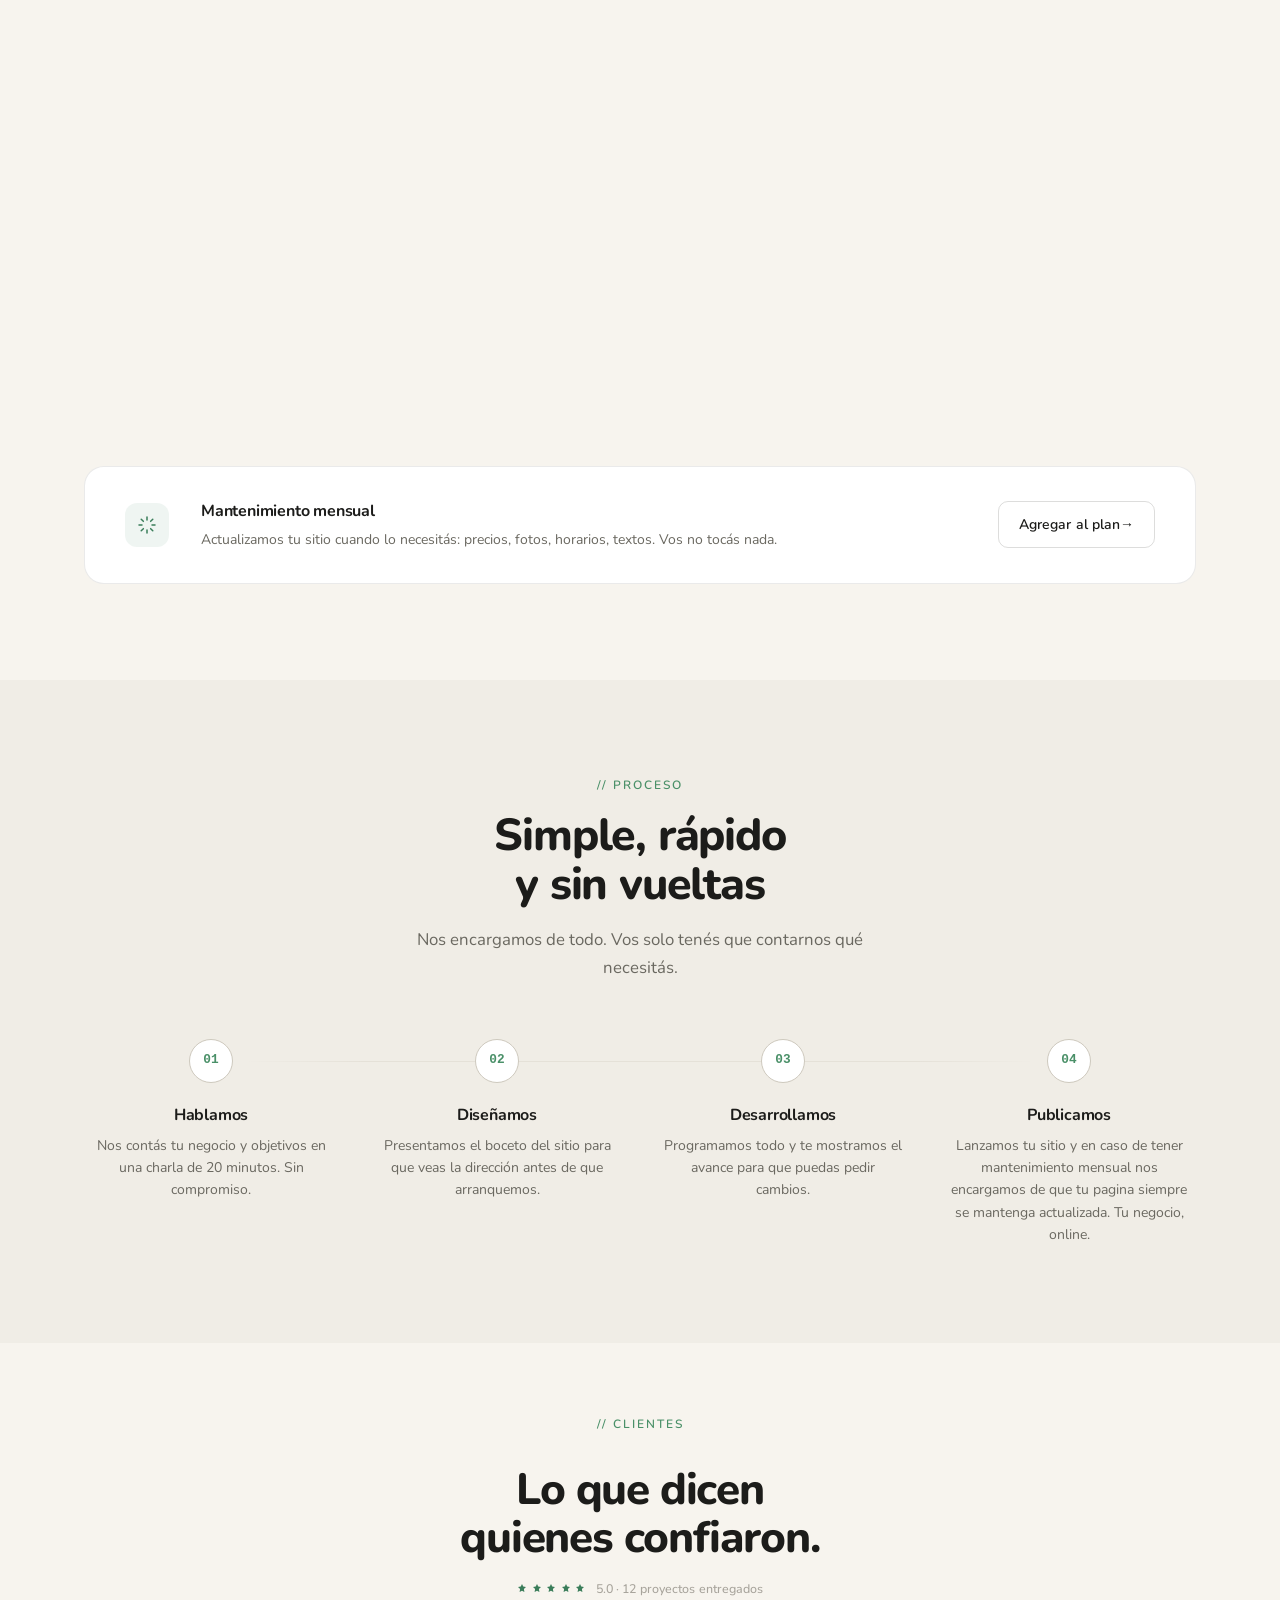
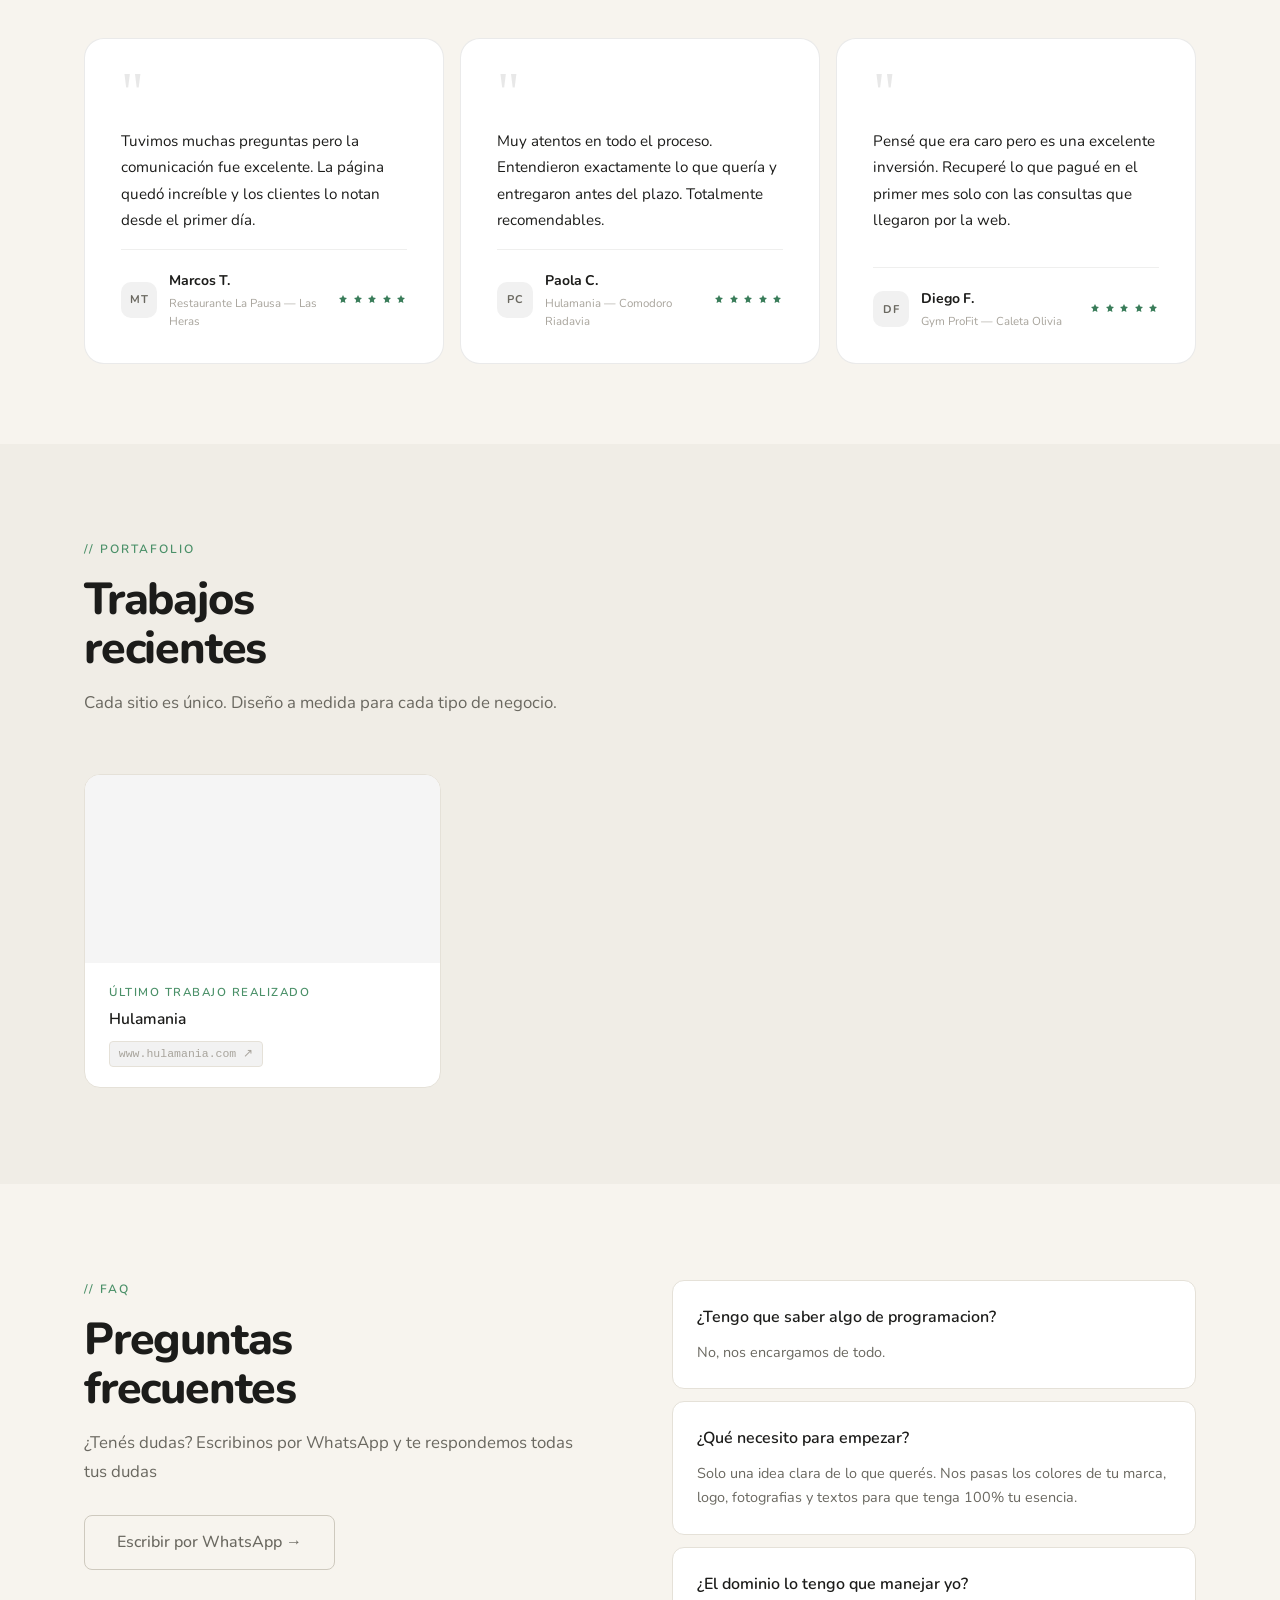
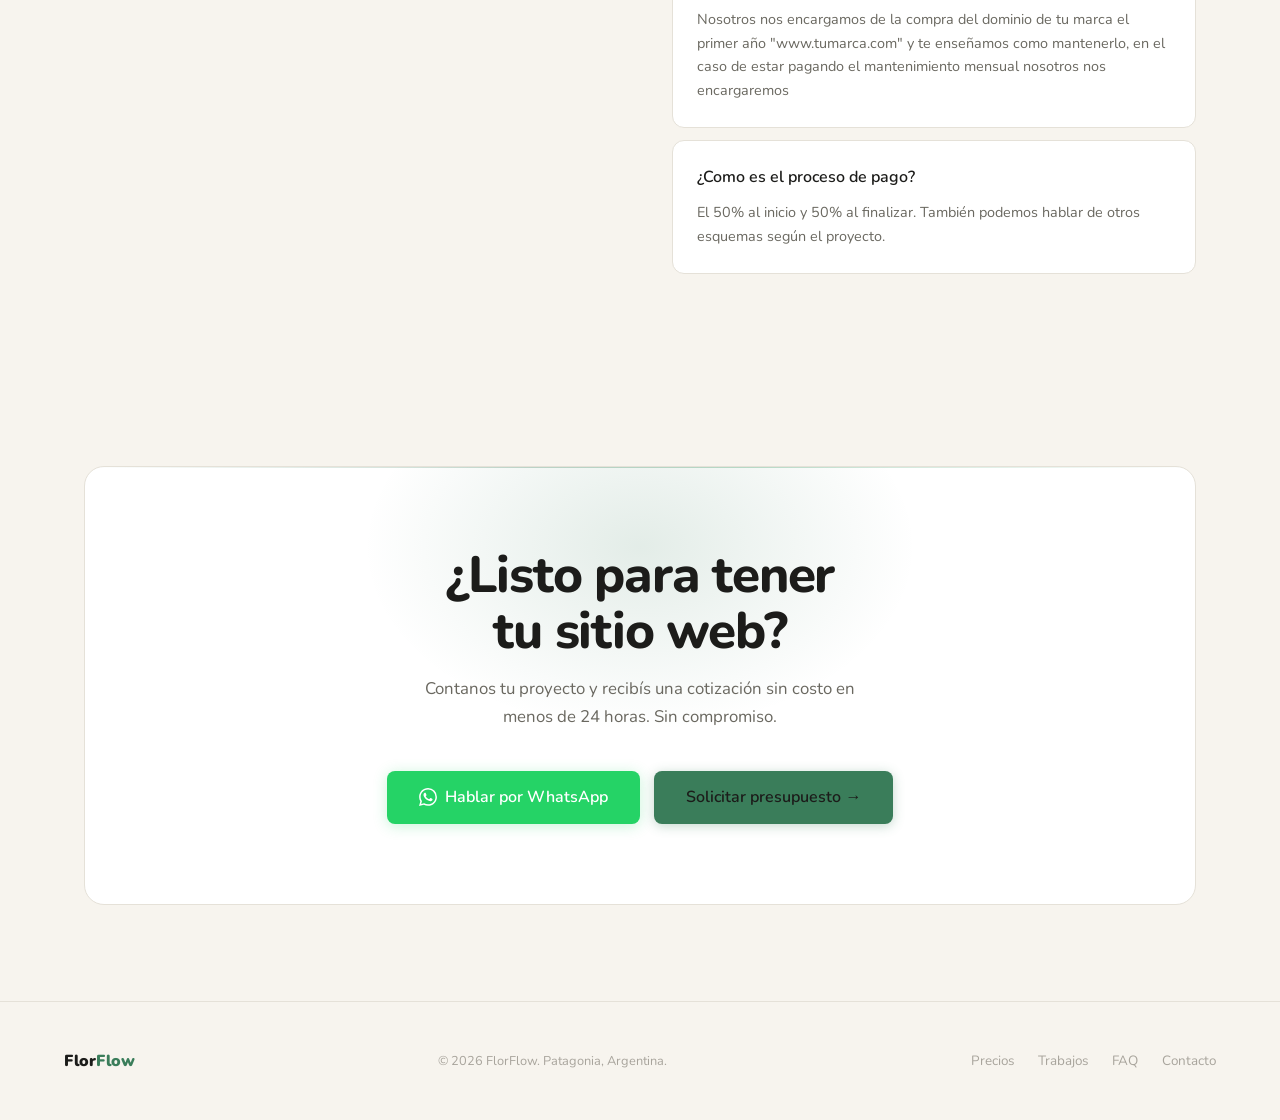
==== commit bcf1ae86: "Update FAQ answer for domain management" ====
--- a/index.html
+++ b/index.html
@@ -566,7 +566,7 @@
           </div>
           <div class="faq-item">
             <div class="faq-q">¿El dominio lo tengo que manejar yo?</div>
-            <div class="faq-a">Nosotros nos encargamos de la compra del dominio de tu marca el primer año ej: www.tumarca.com y te enseñamos como mantenerlo, en el caso de estar pagando el mantenimiento mensual nosotros nos encargaremos</div>
+            <div class="faq-a">Nosotros nos encargamos de la compra del dominio de tu marca el primer año "www.tumarca.com" y te enseñamos como mantenerlo, en el caso de estar pagando el mantenimiento mensual nosotros nos encargaremos</div>
           </div>
           <div class="faq-item">
             <div class="faq-q">¿Como es el proceso de pago?</div>
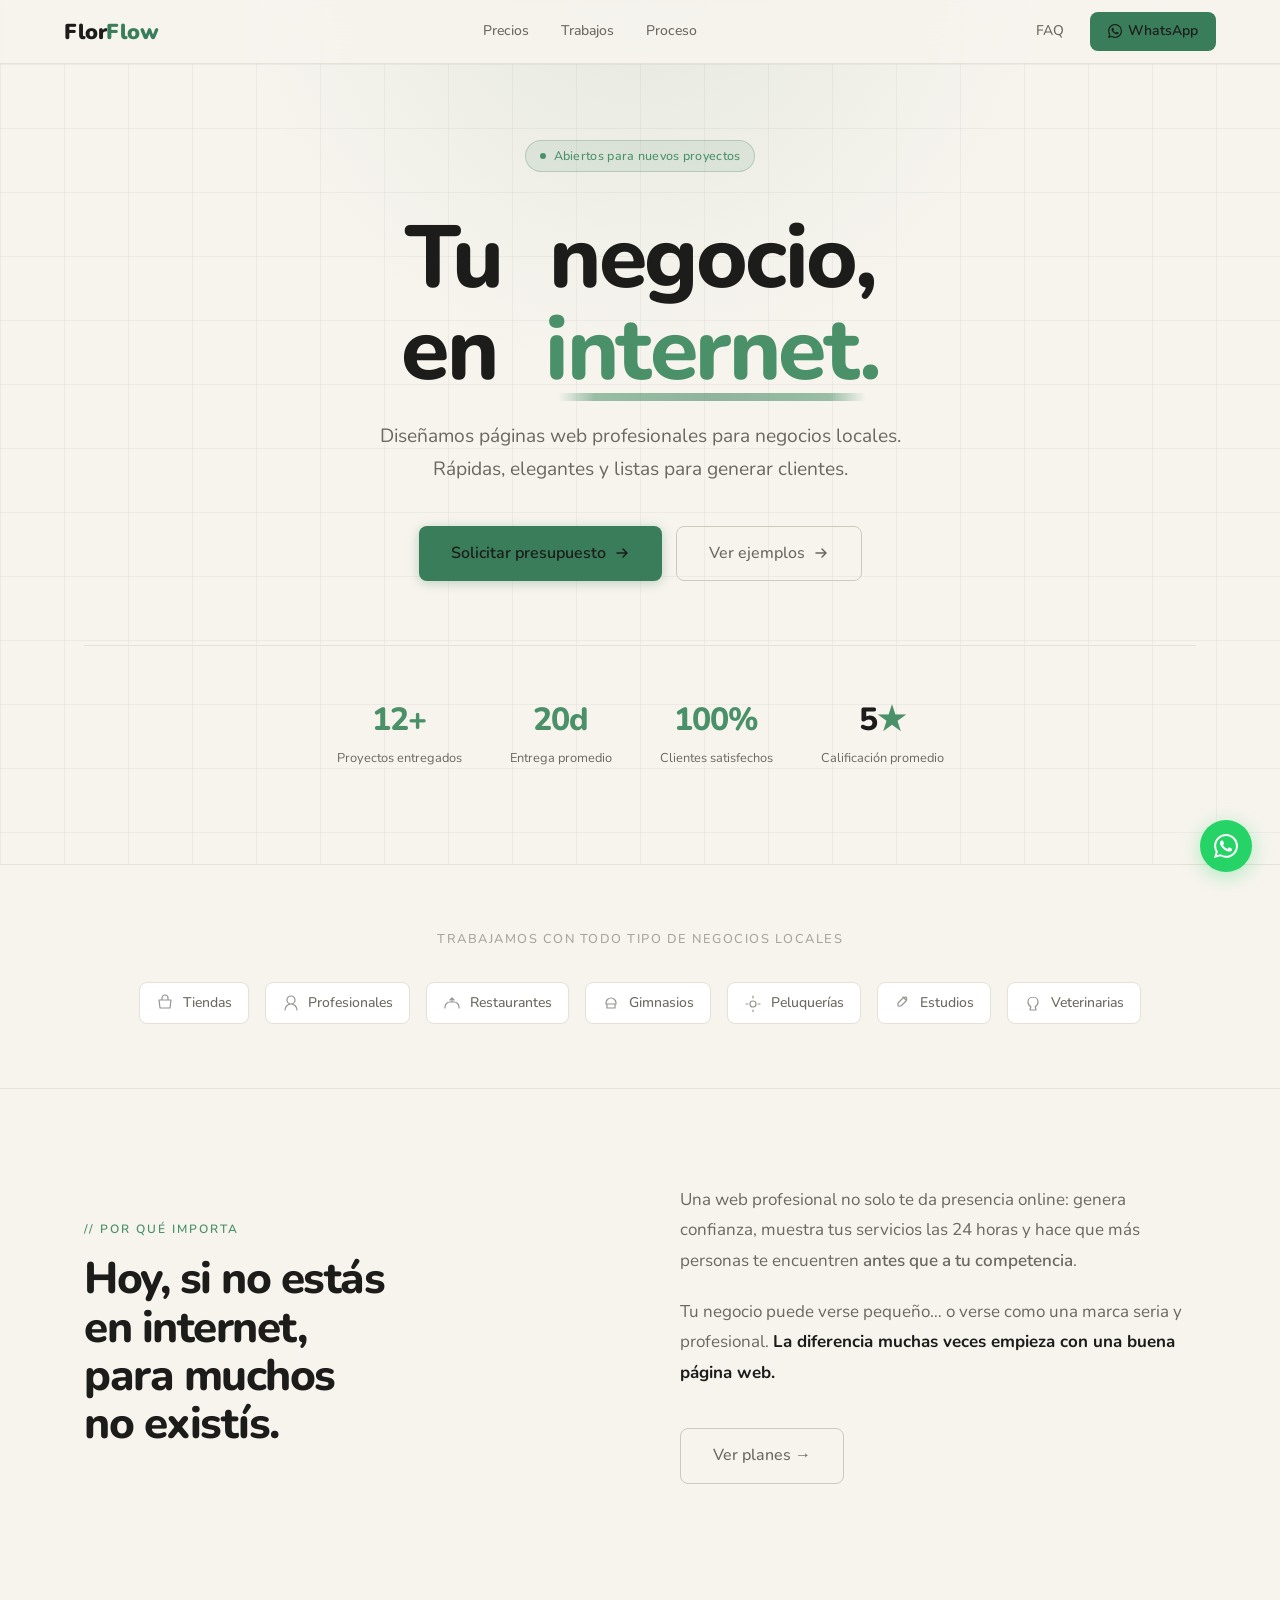
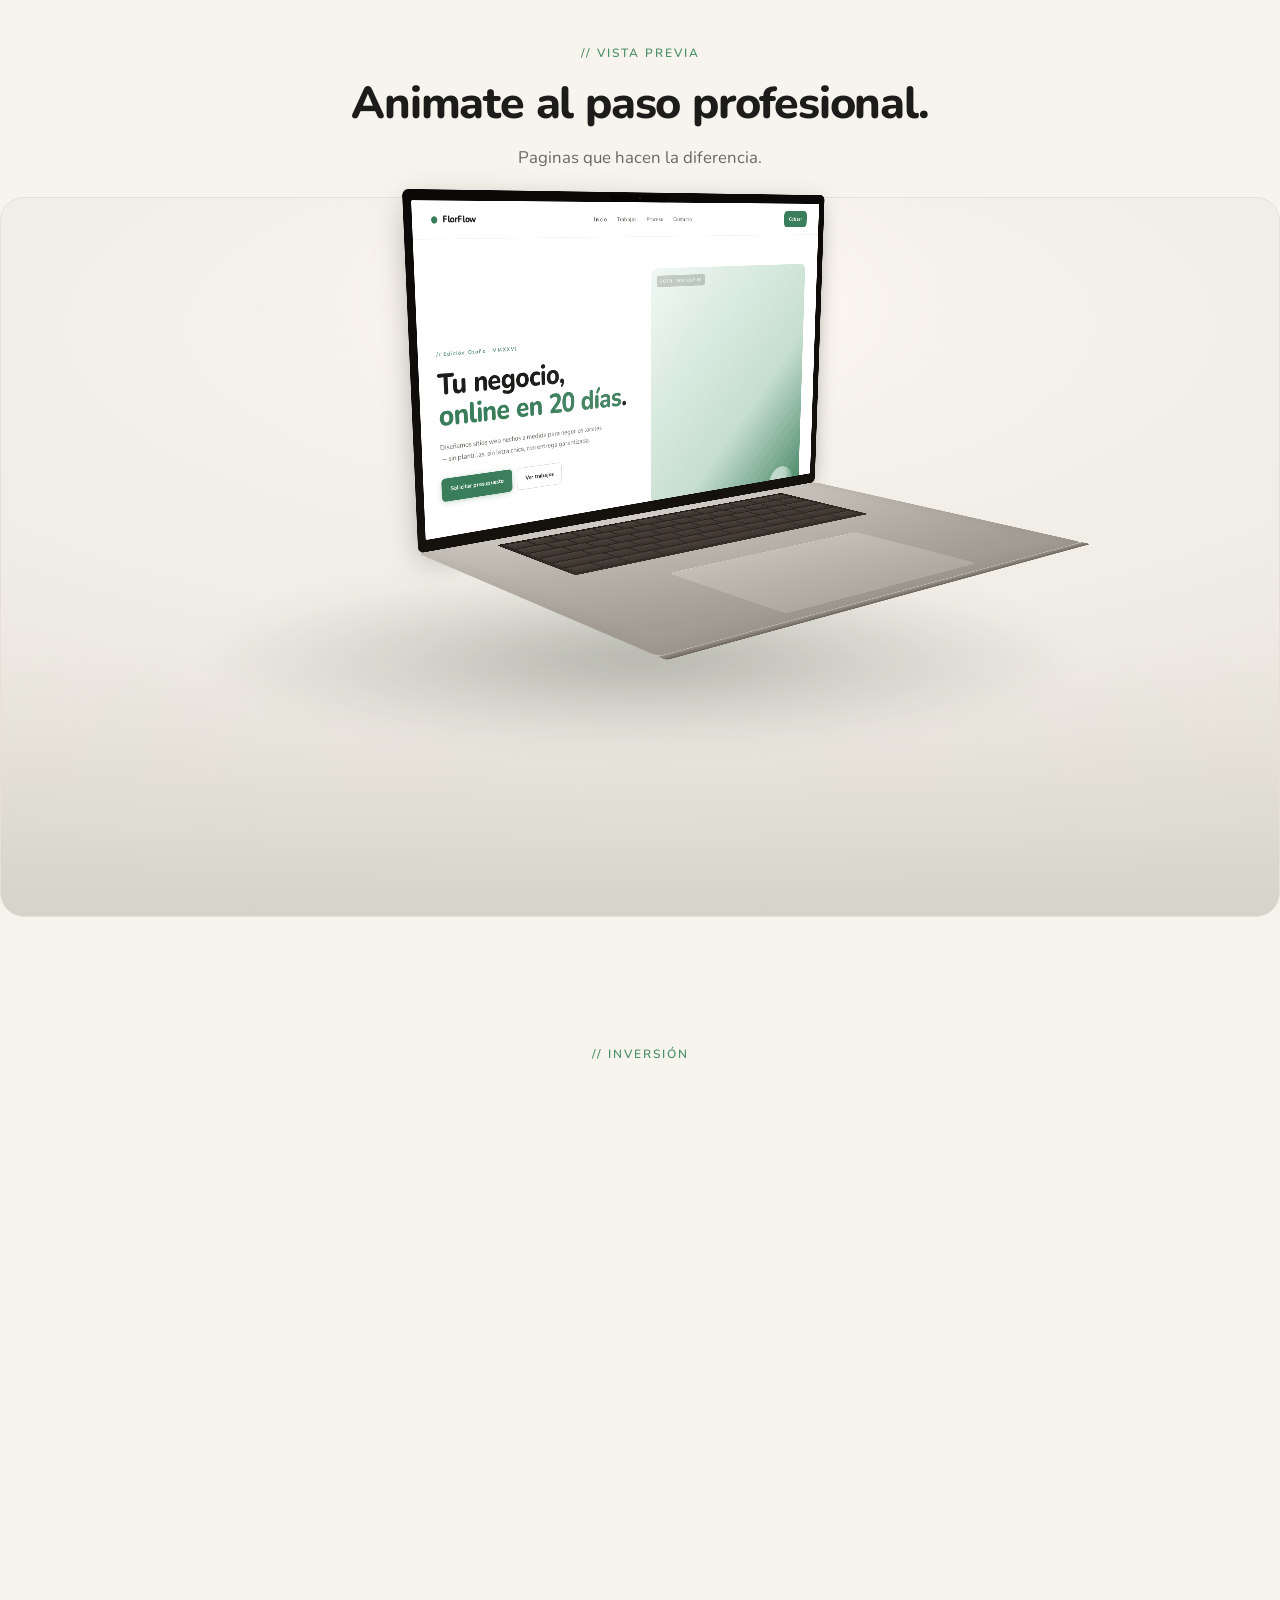
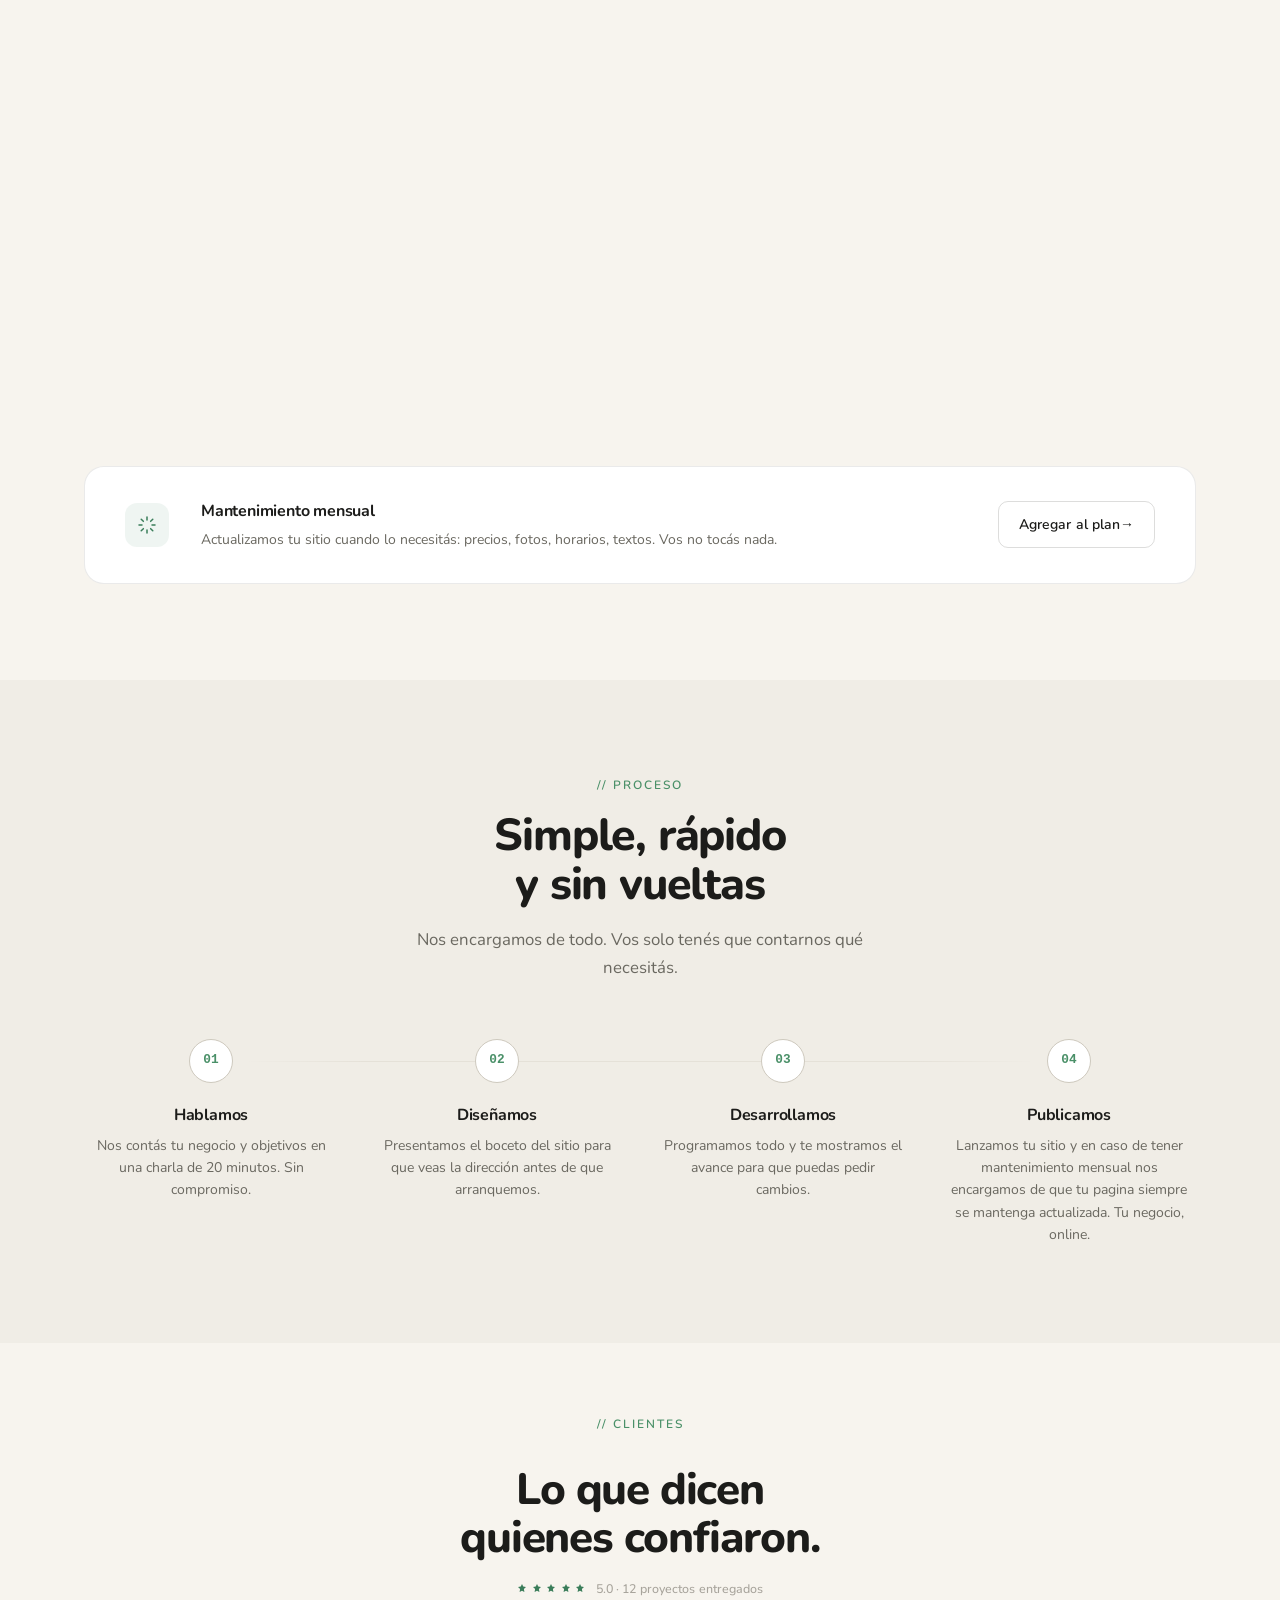
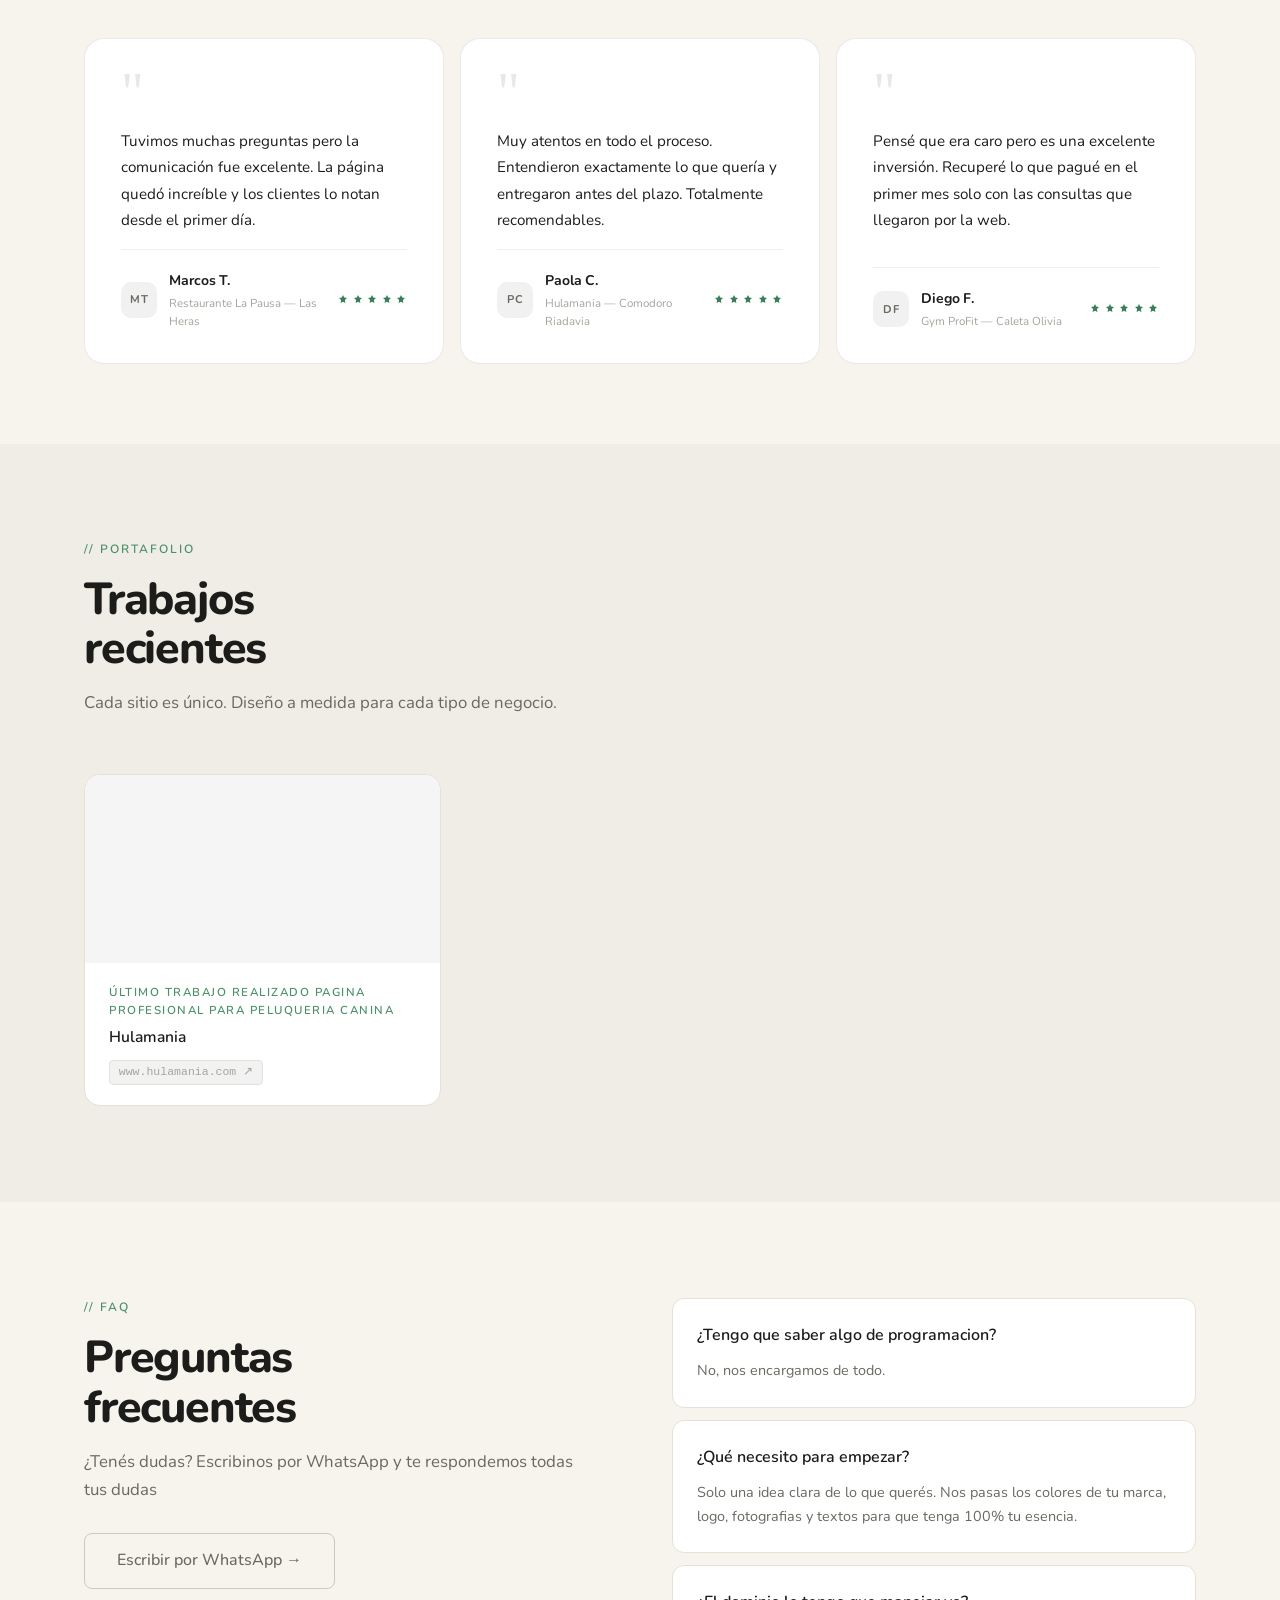
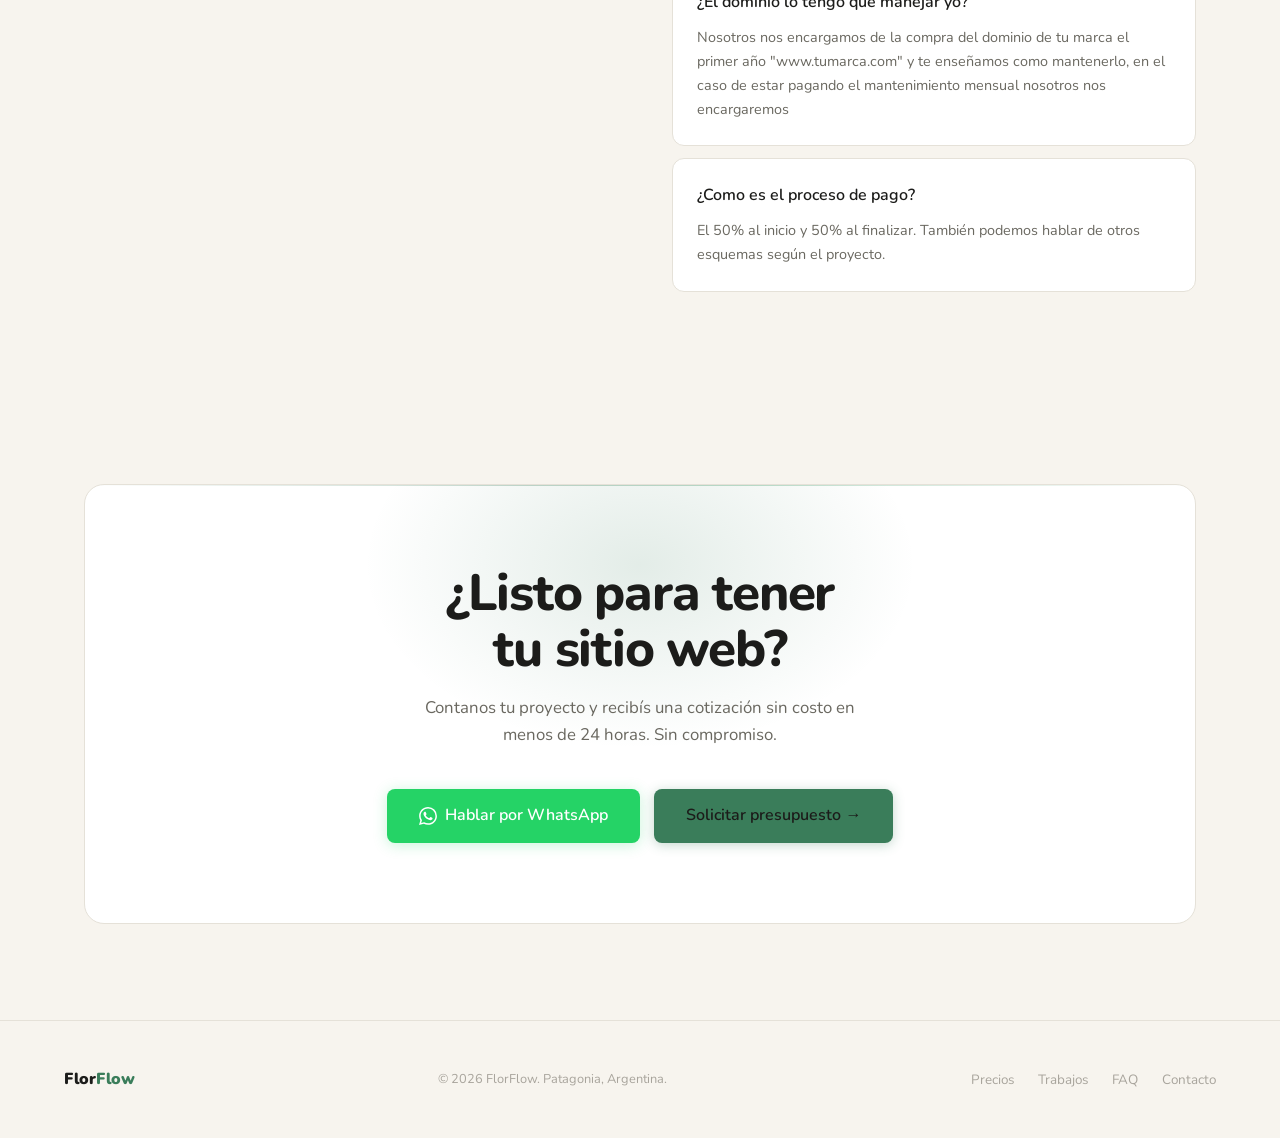
==== commit eb5a23d6: "Update portfolio category description" ====
--- a/index.html
+++ b/index.html
@@ -529,7 +529,7 @@
             </div>
           </div>
           <div class="portfolio-info">
-            <div class="portfolio-category">Último trabajo realizado</div>
+            <div class="portfolio-category">Último trabajo realizado Pagina Profesional para Peluqueria Canina</div>
             <div class="portfolio-name">Hulamania</div>
             <div class="portfolio-tags">
               <a href="https://www.hulamania.com" target="_blank" class="ptag">www.hulamania.com ↗</a>
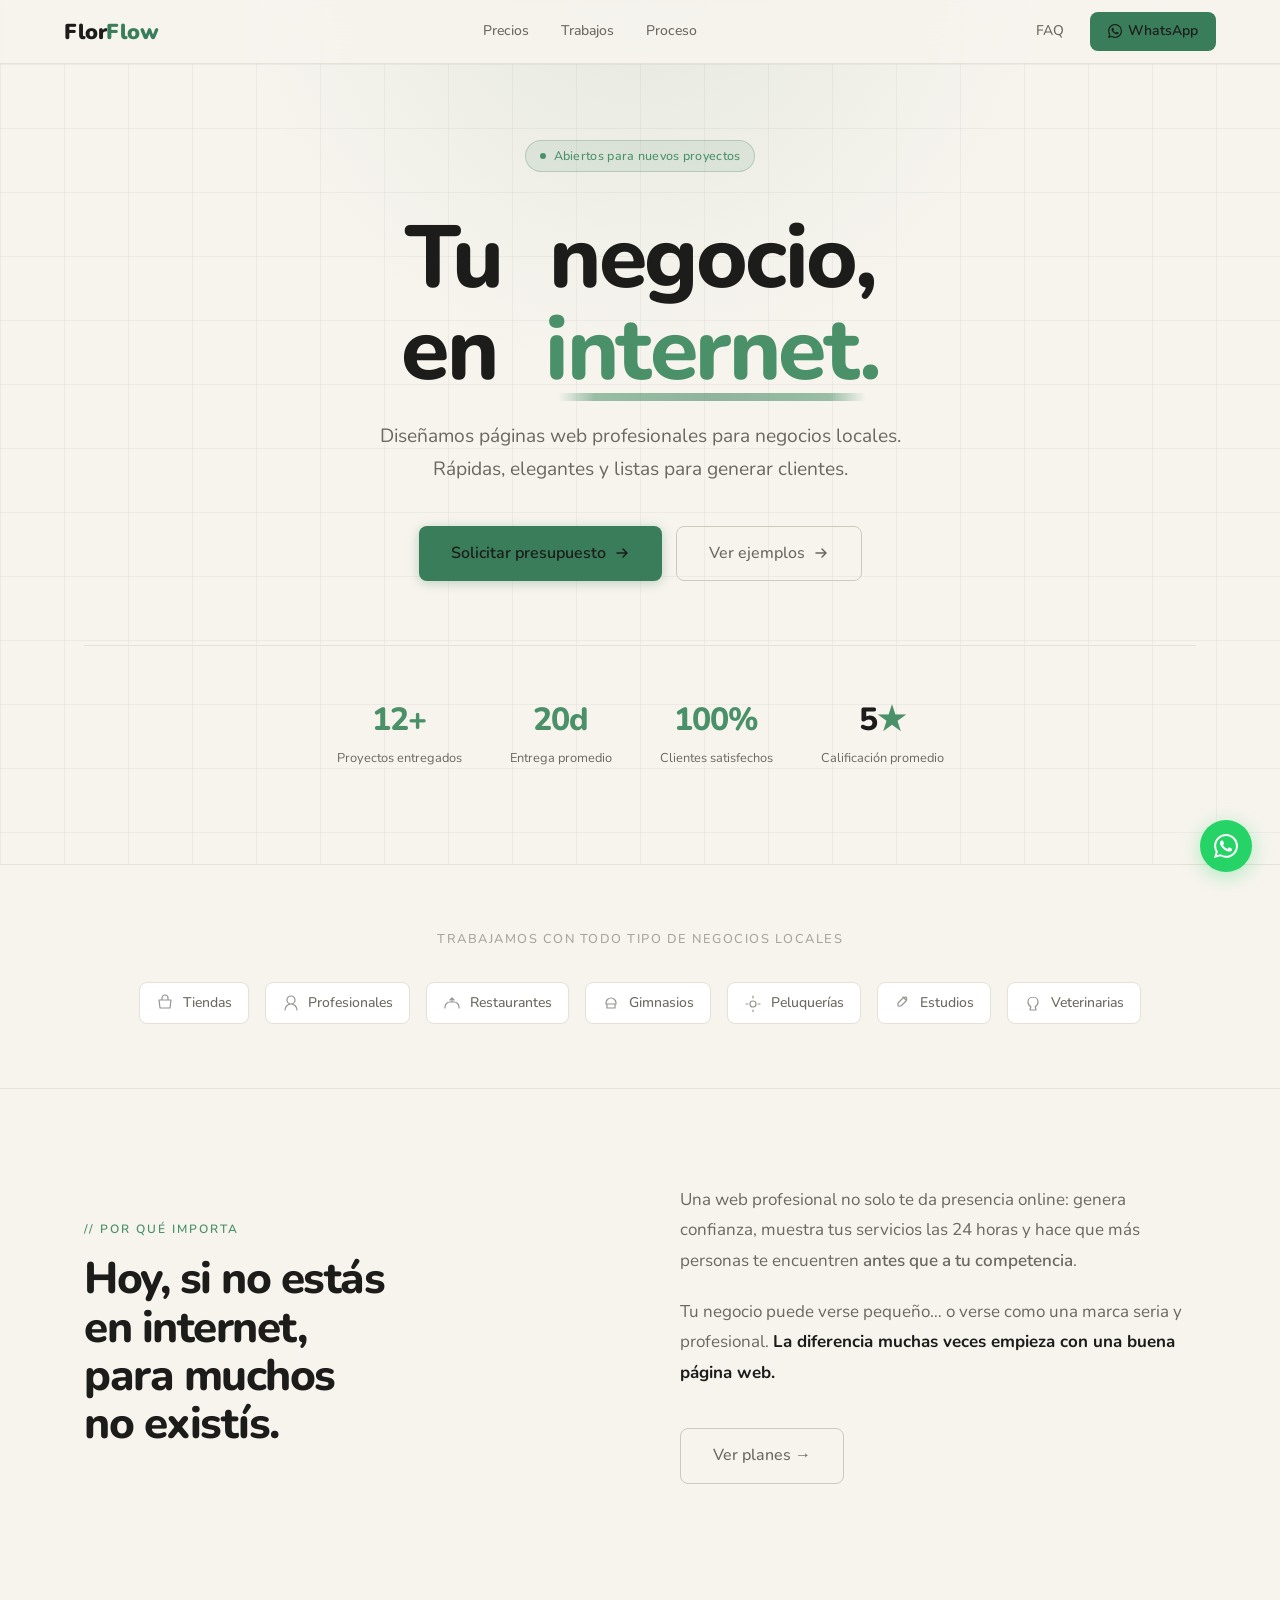
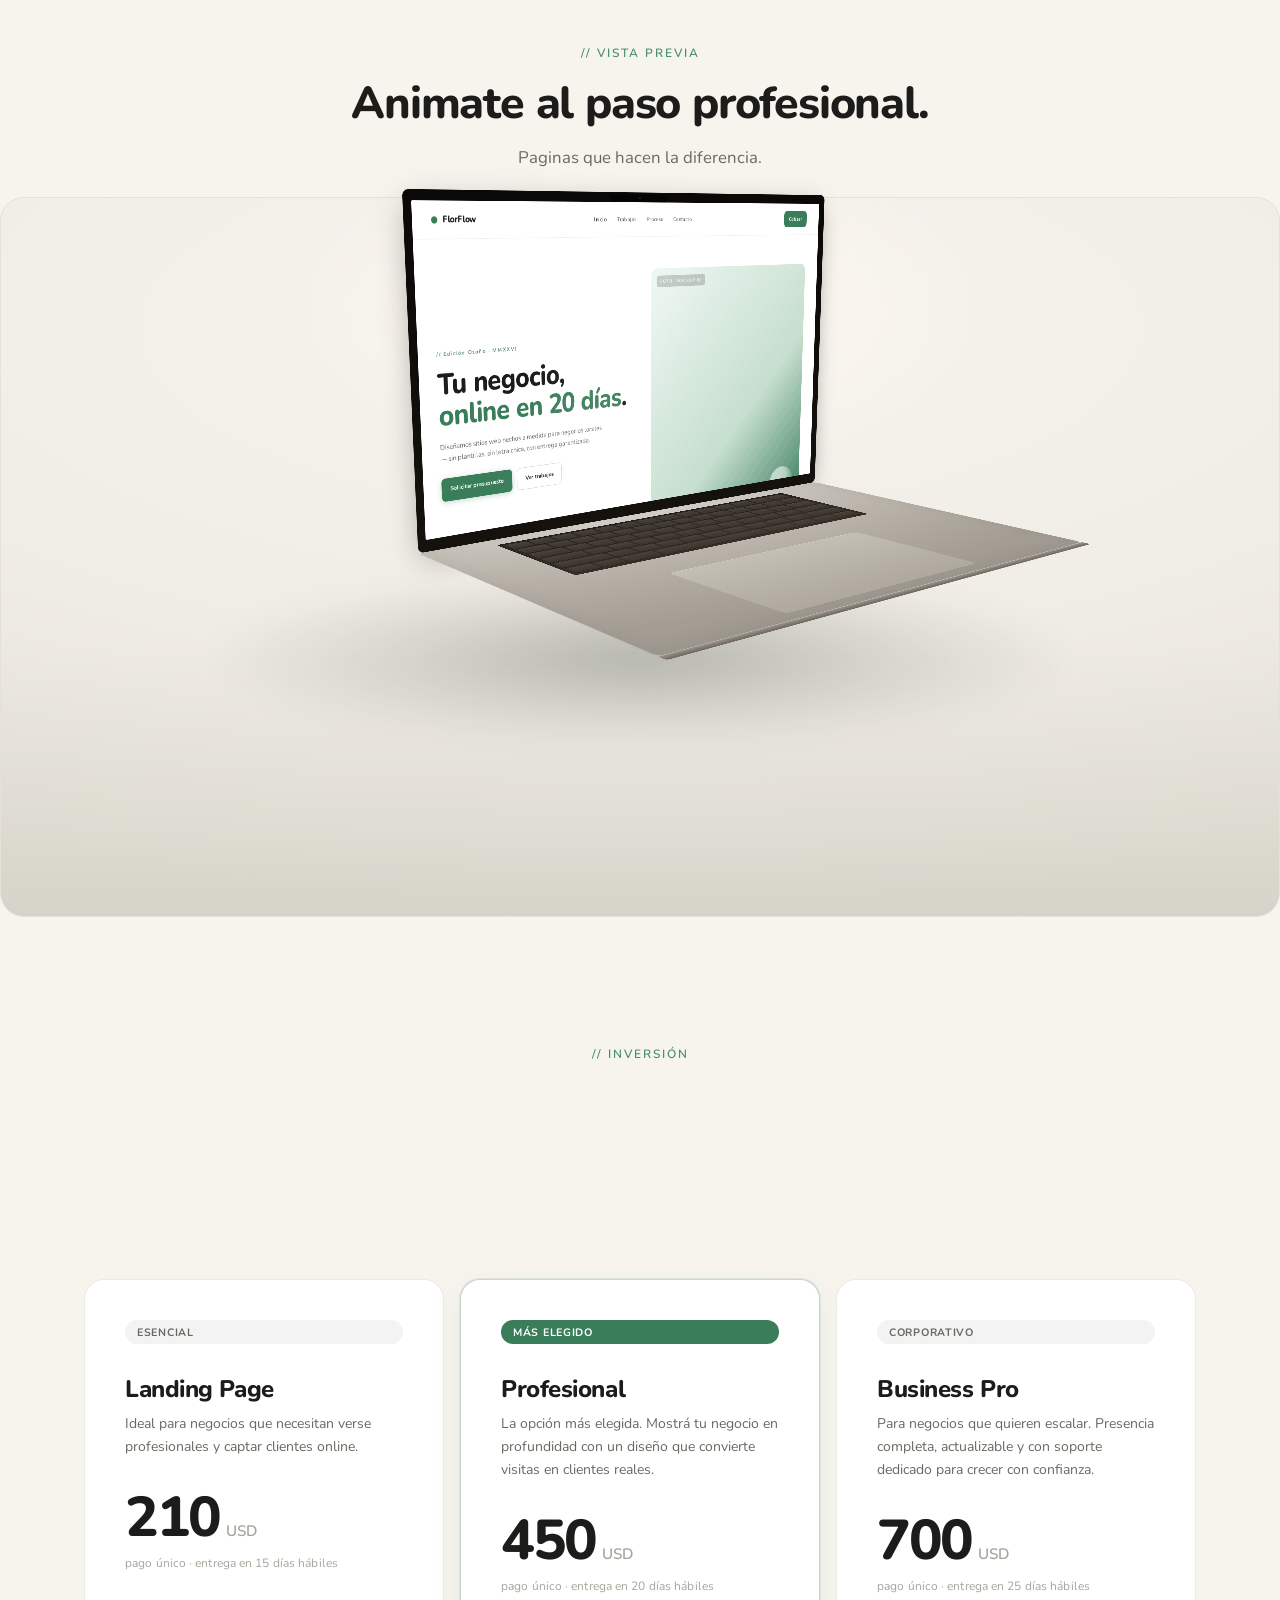
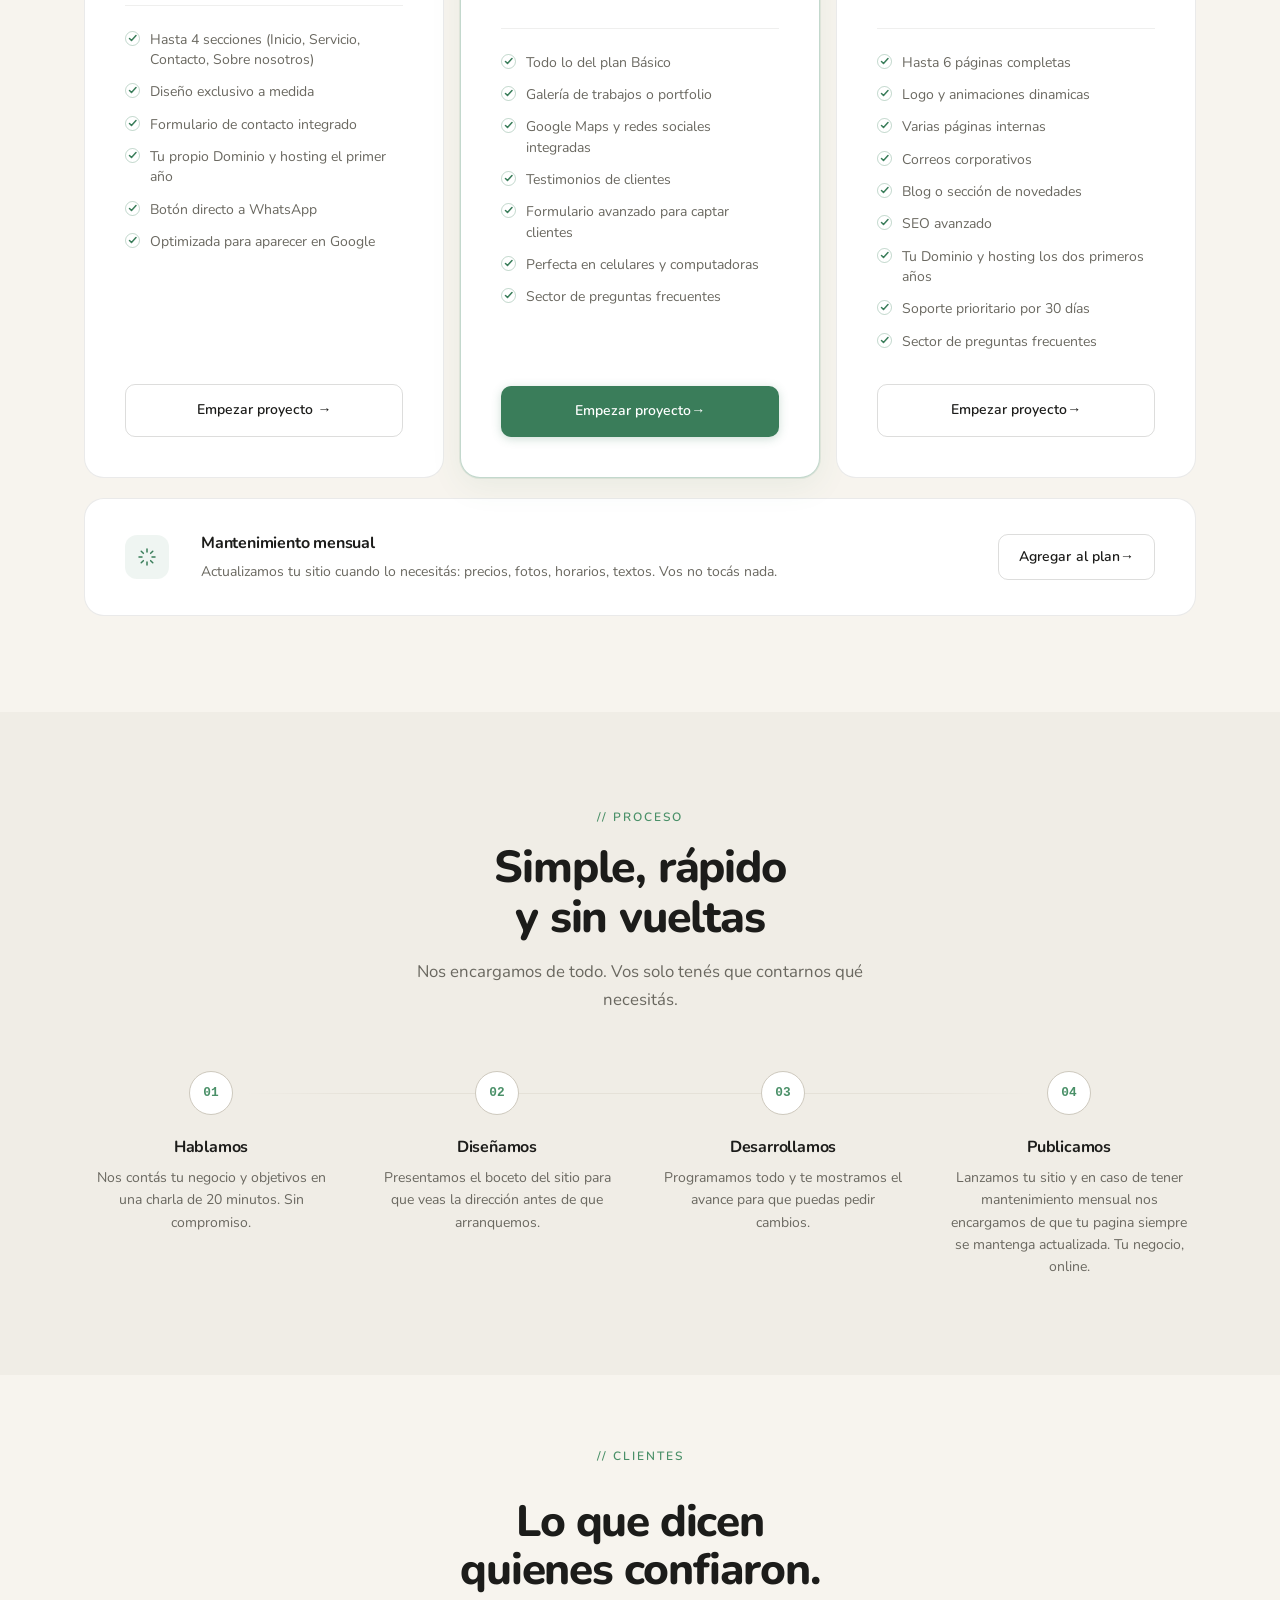
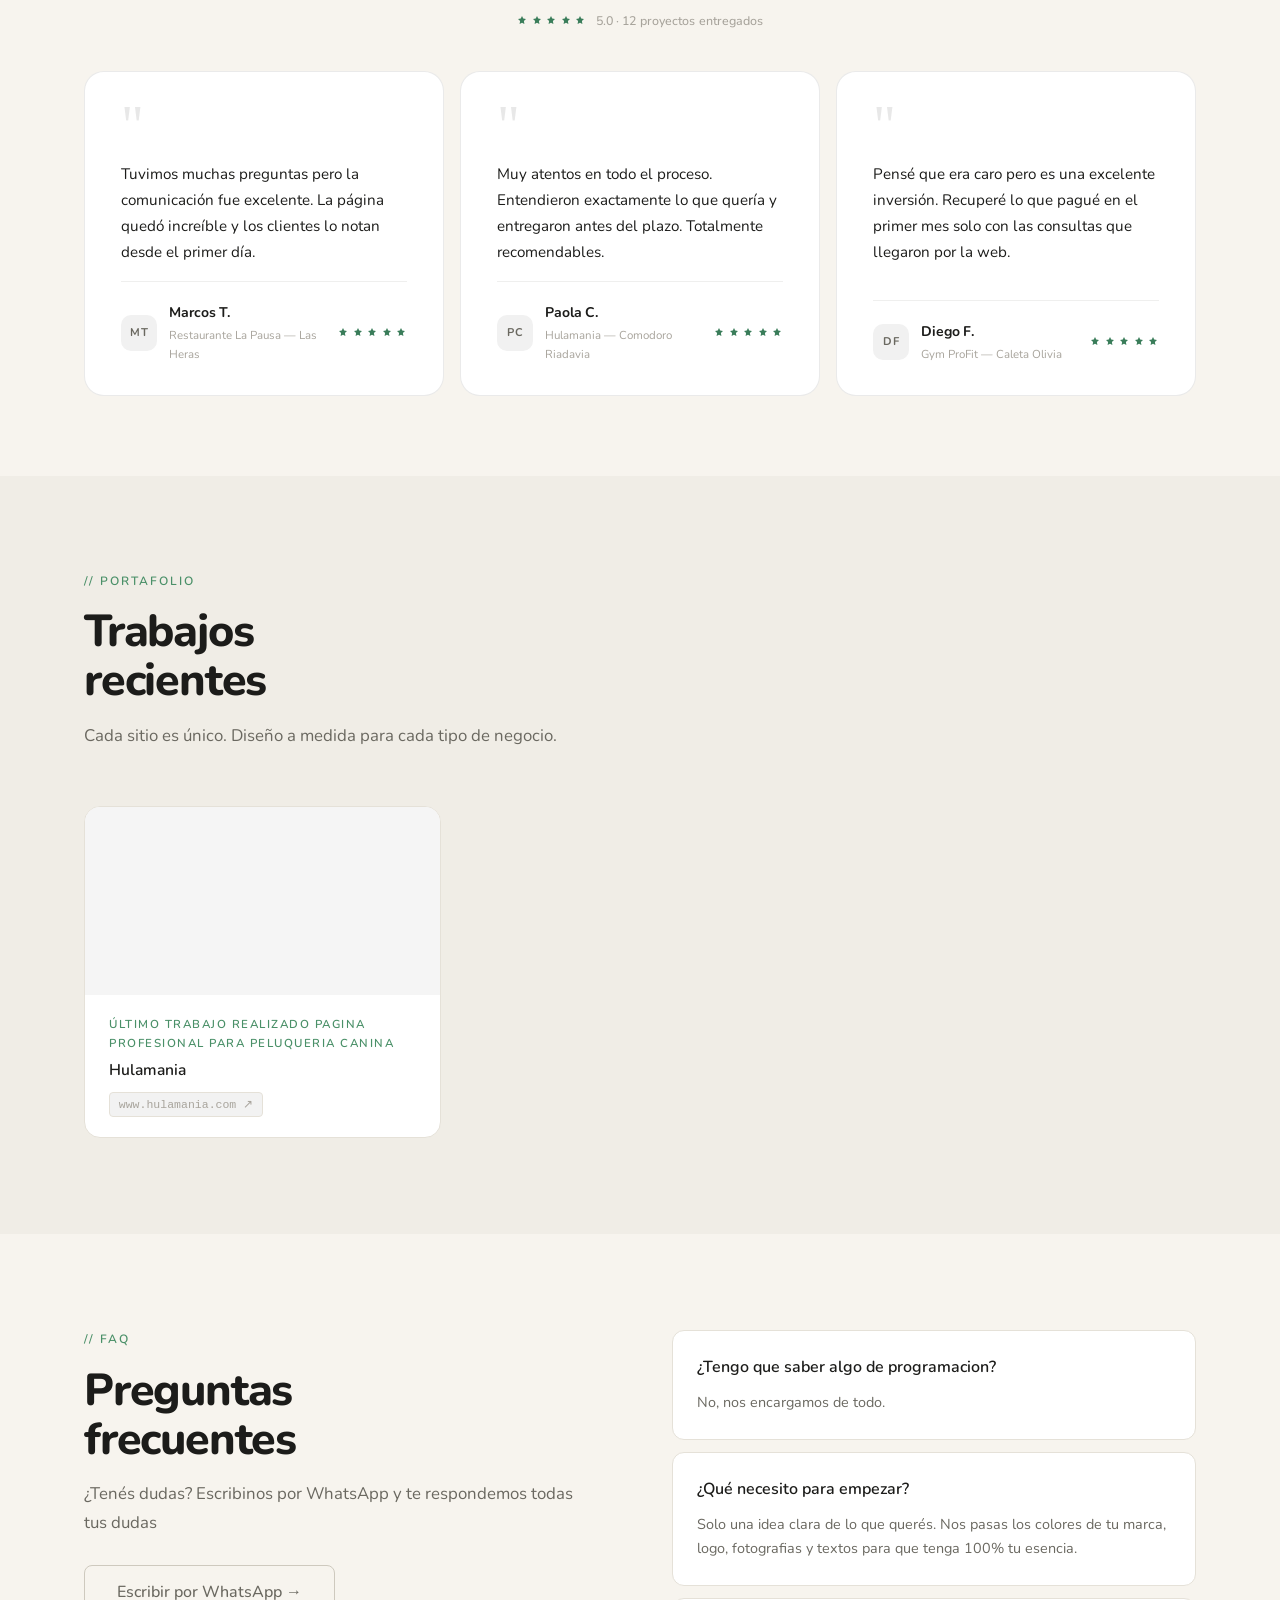
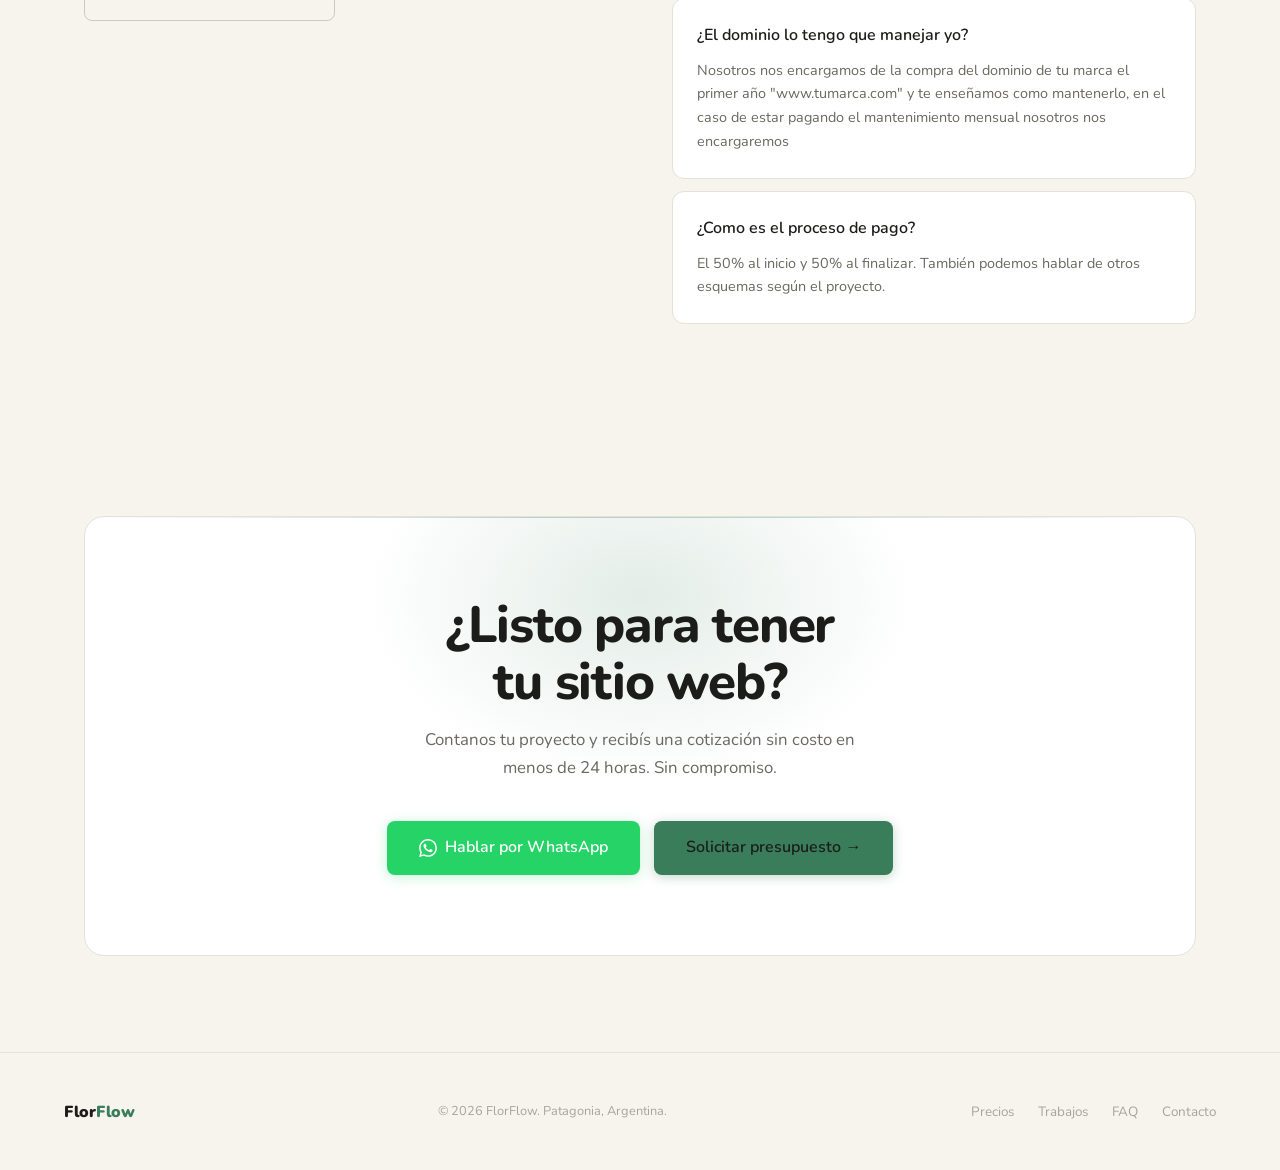
==== commit 0e2be9a4: "Update index.html" ====
--- a/index.html
+++ b/index.html
@@ -362,6 +362,7 @@
             <li>Testimonios de clientes</li>
             <li>Formulario avanzado para captar clientes</li>
             <li>Perfecta en celulares y computadoras</li>
+            <li>Sector de preguntas frecuentes</li>
           </ul>
           <a href="#cta-final" class="plan-cta plan-cta-primary">Empezar proyecto→</a>
         </div>
@@ -386,6 +387,7 @@
             <li>SEO avanzado</li>
             <li>Tu Dominio y hosting los dos primeros años</li>
             <li>Soporte prioritario por 30 días</li>
+            <li>Sector de preguntas frecuentes</li>
           </ul>
           <a href="#cta-final" class="plan-cta plan-cta-secondary">Empezar proyecto→</a>
         </div>
